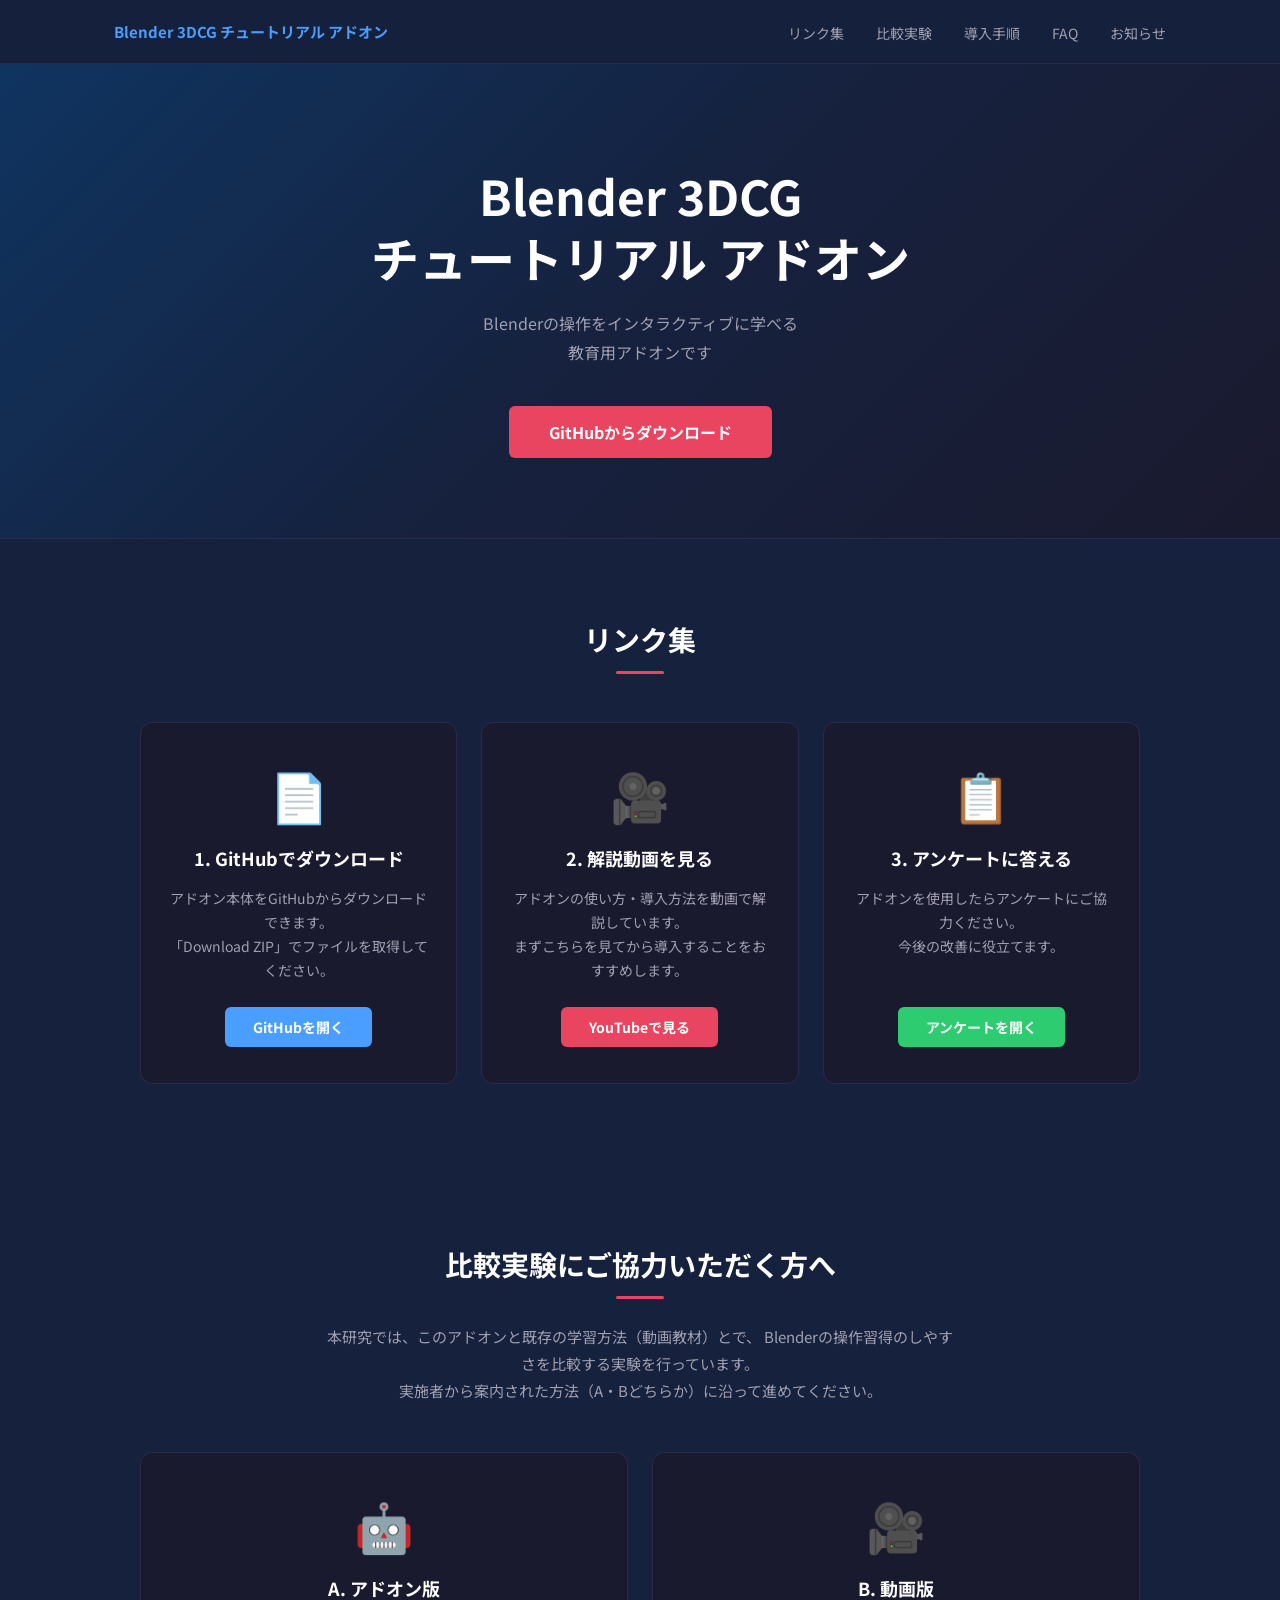
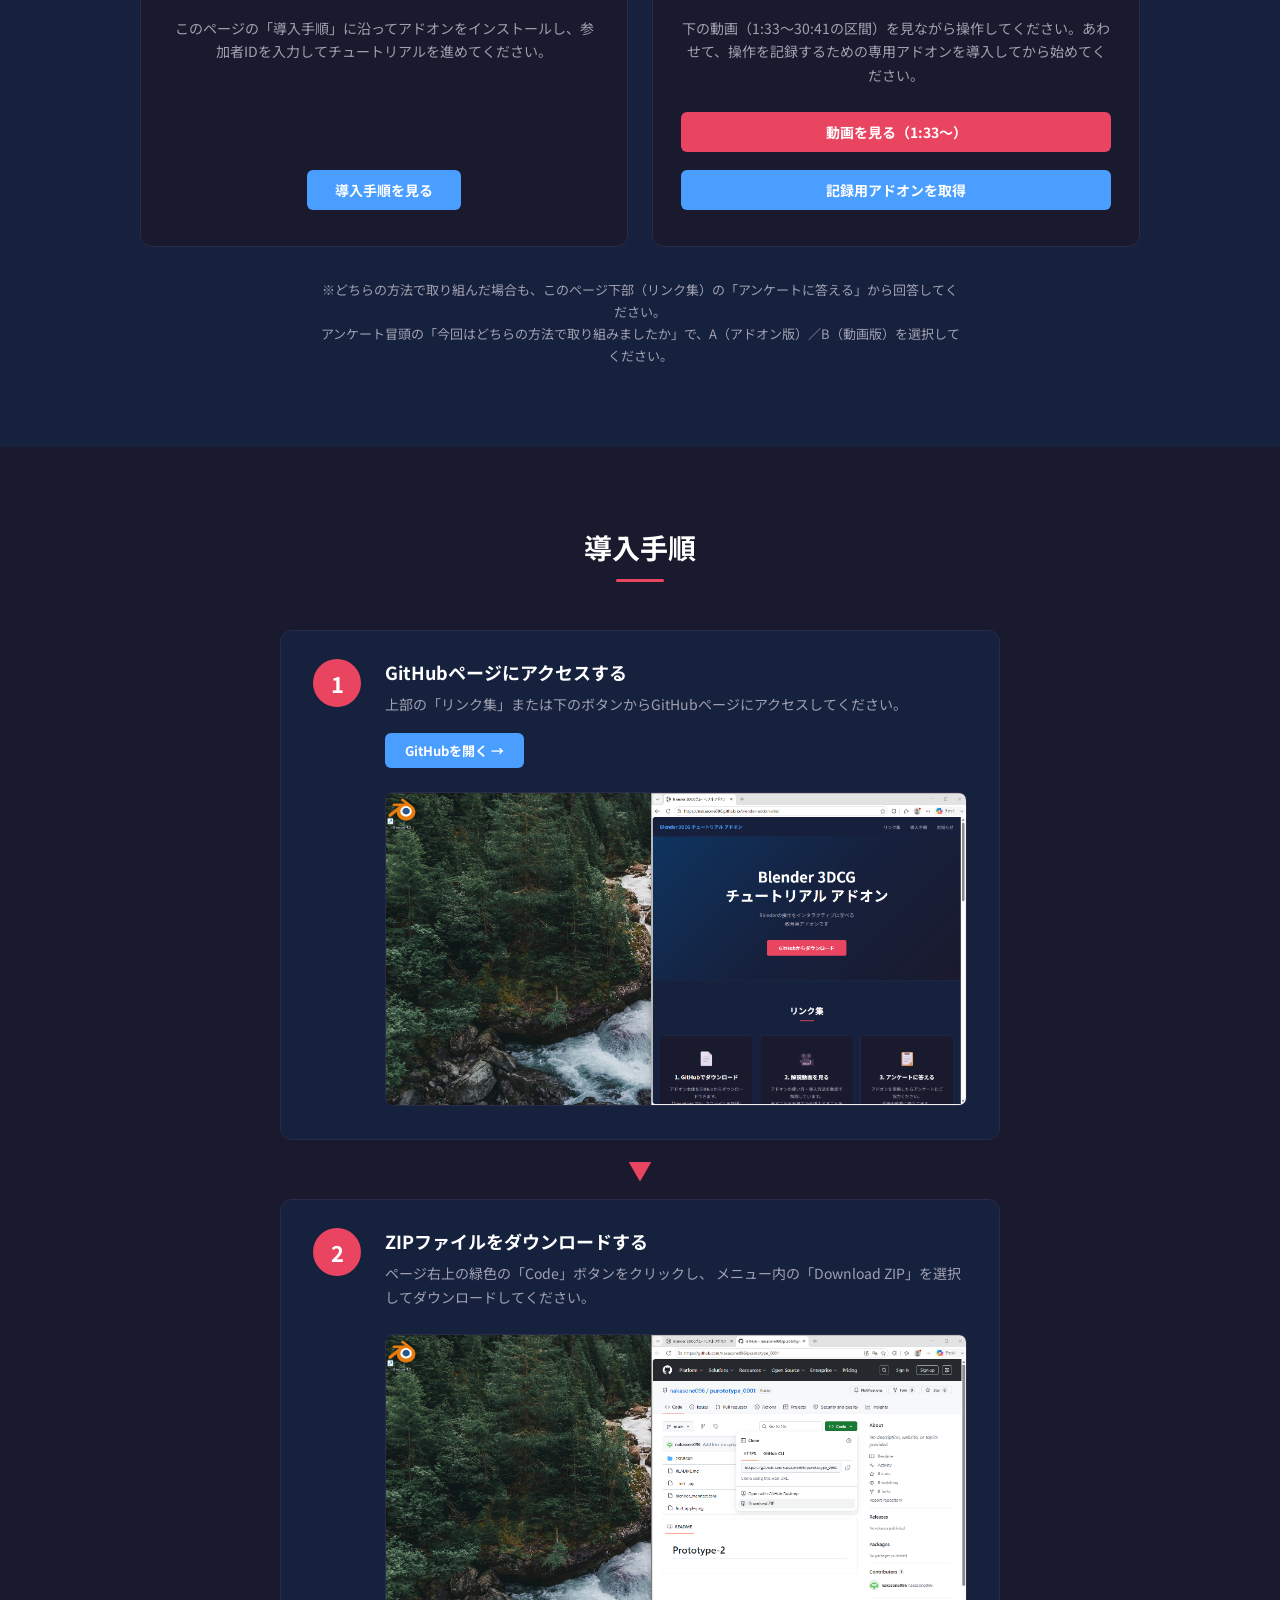
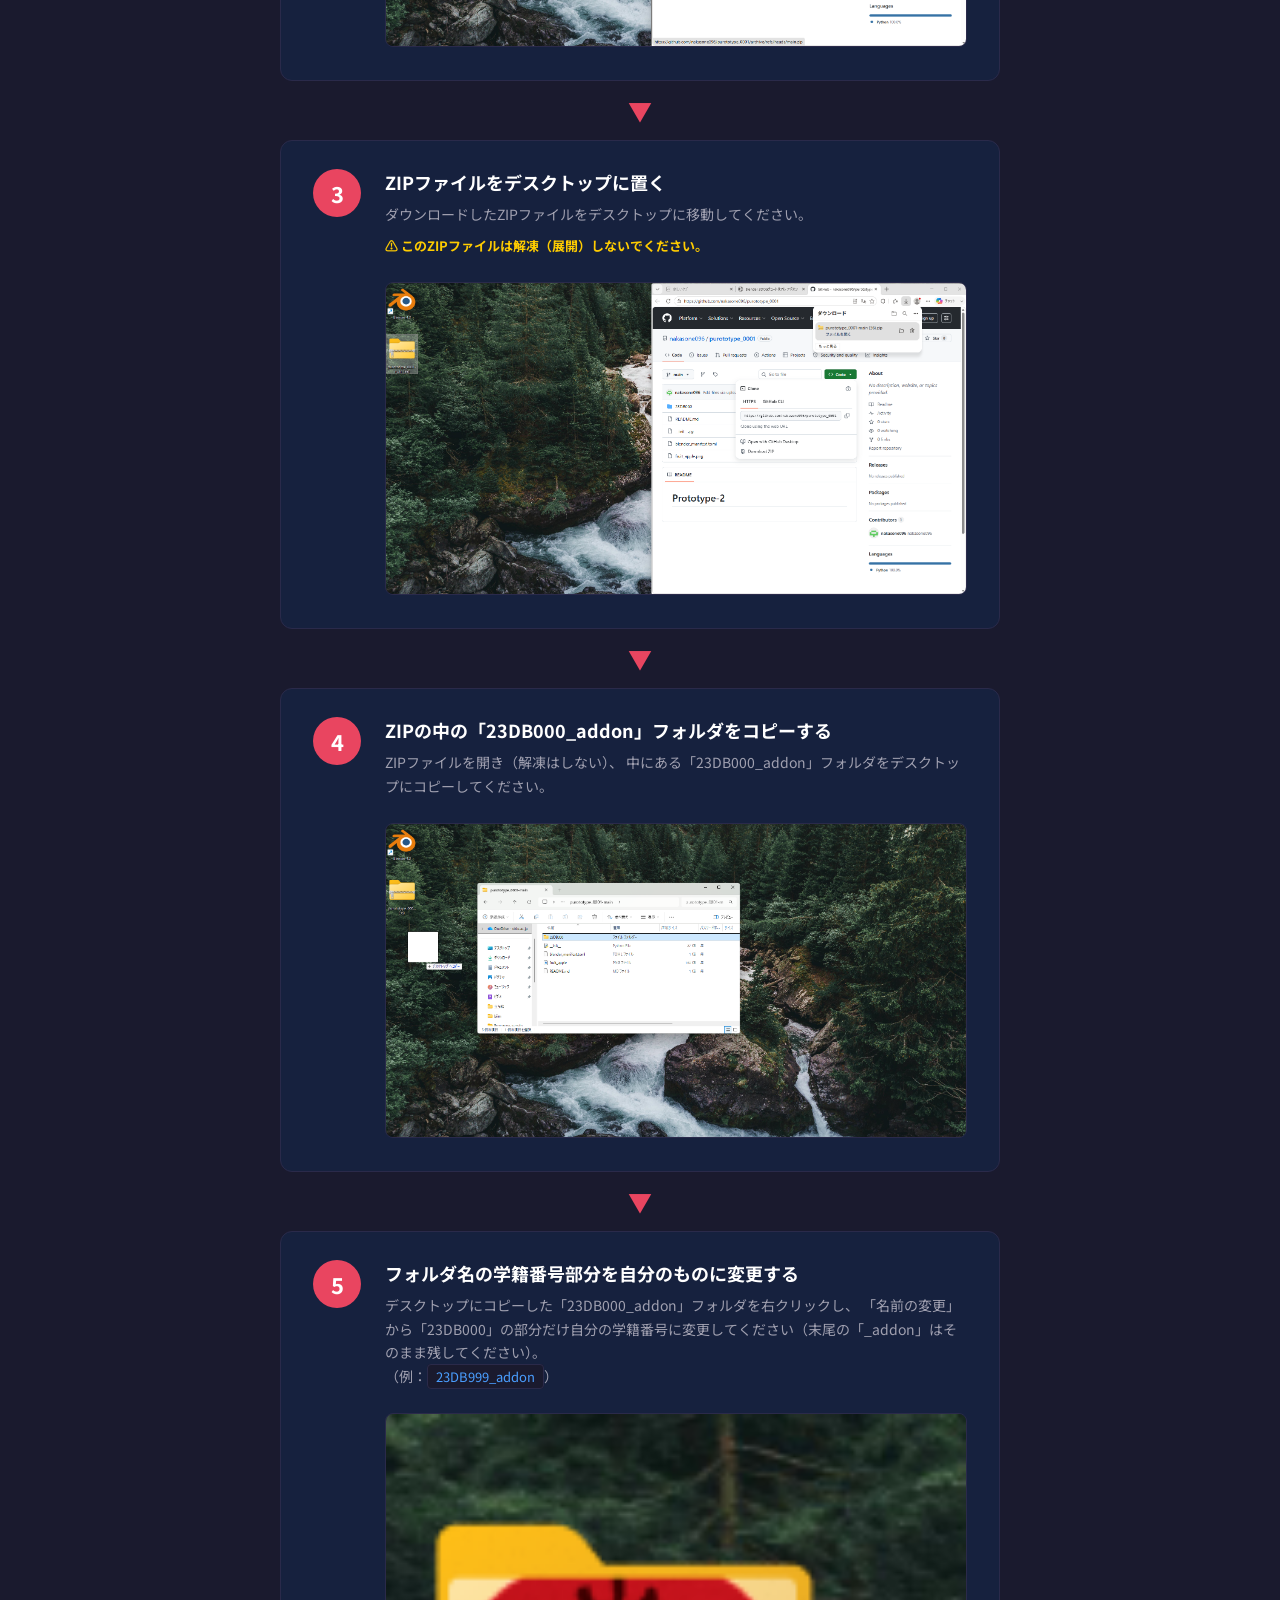
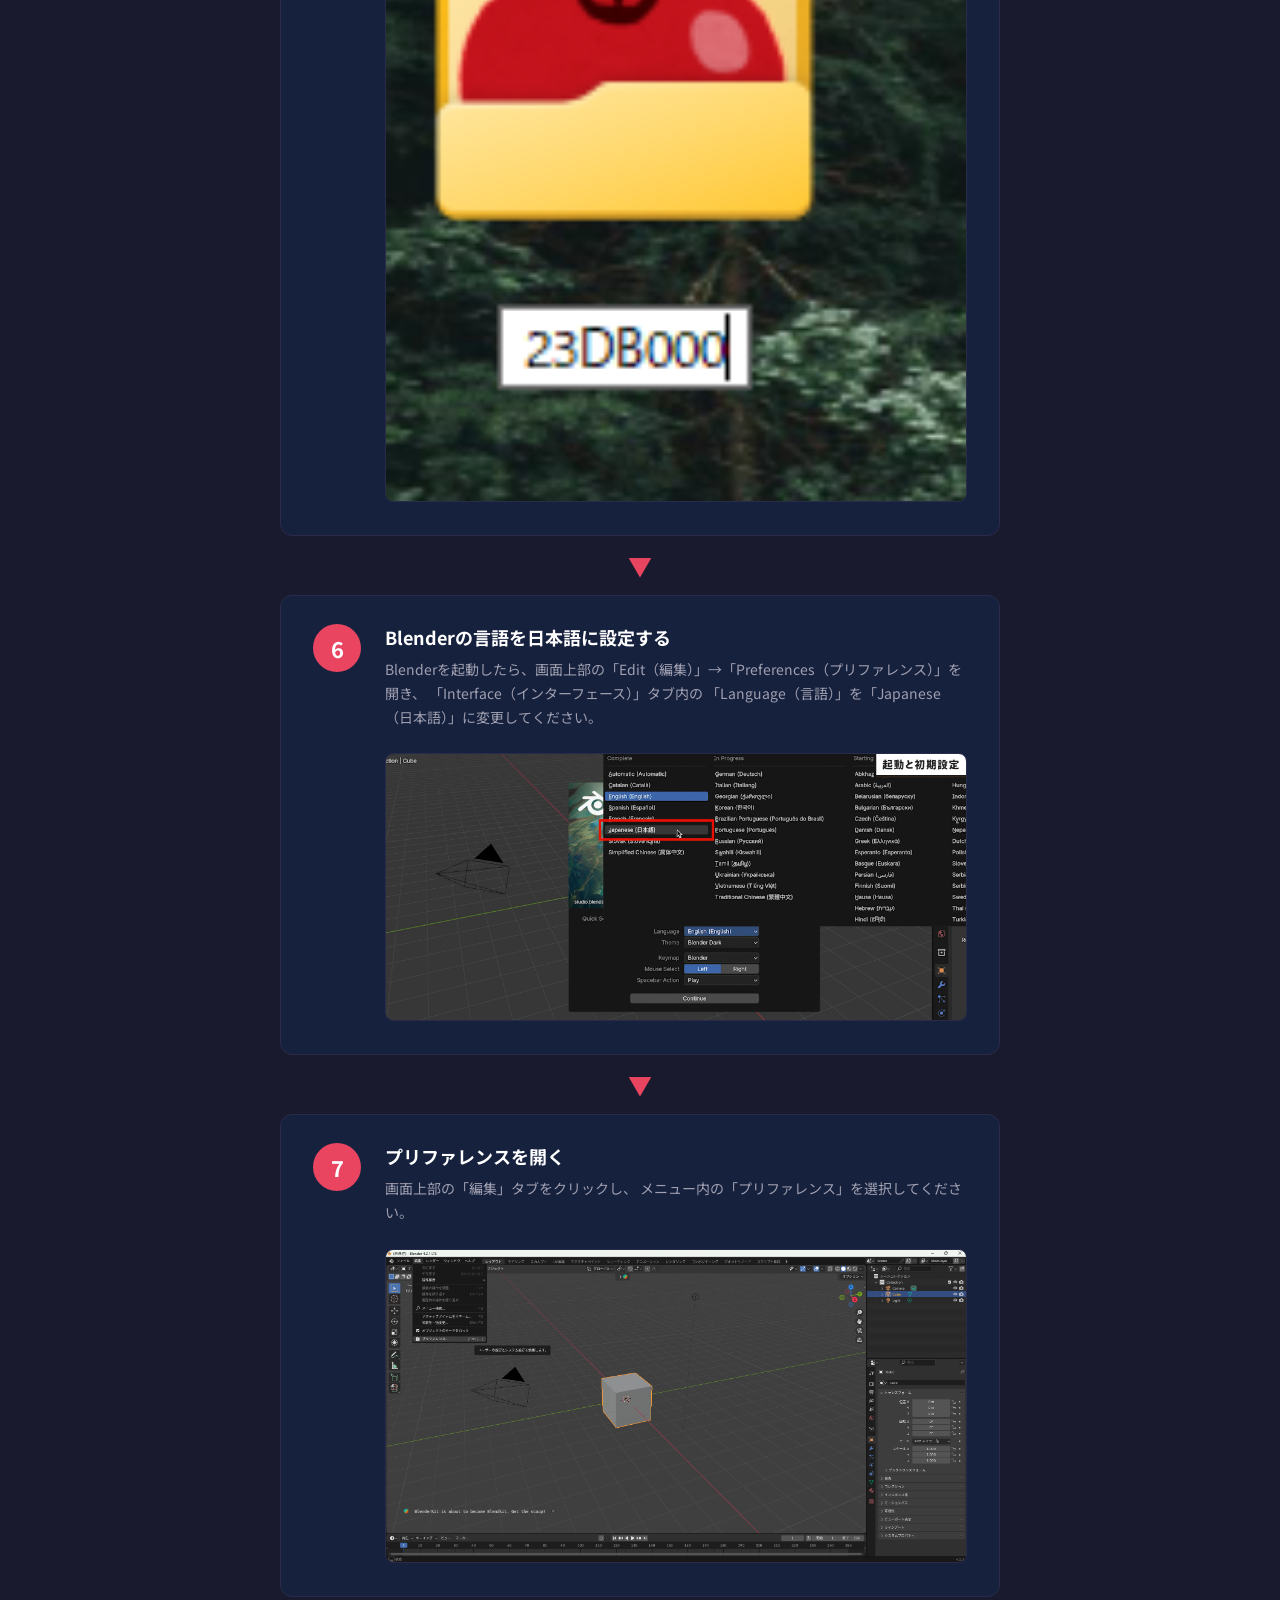
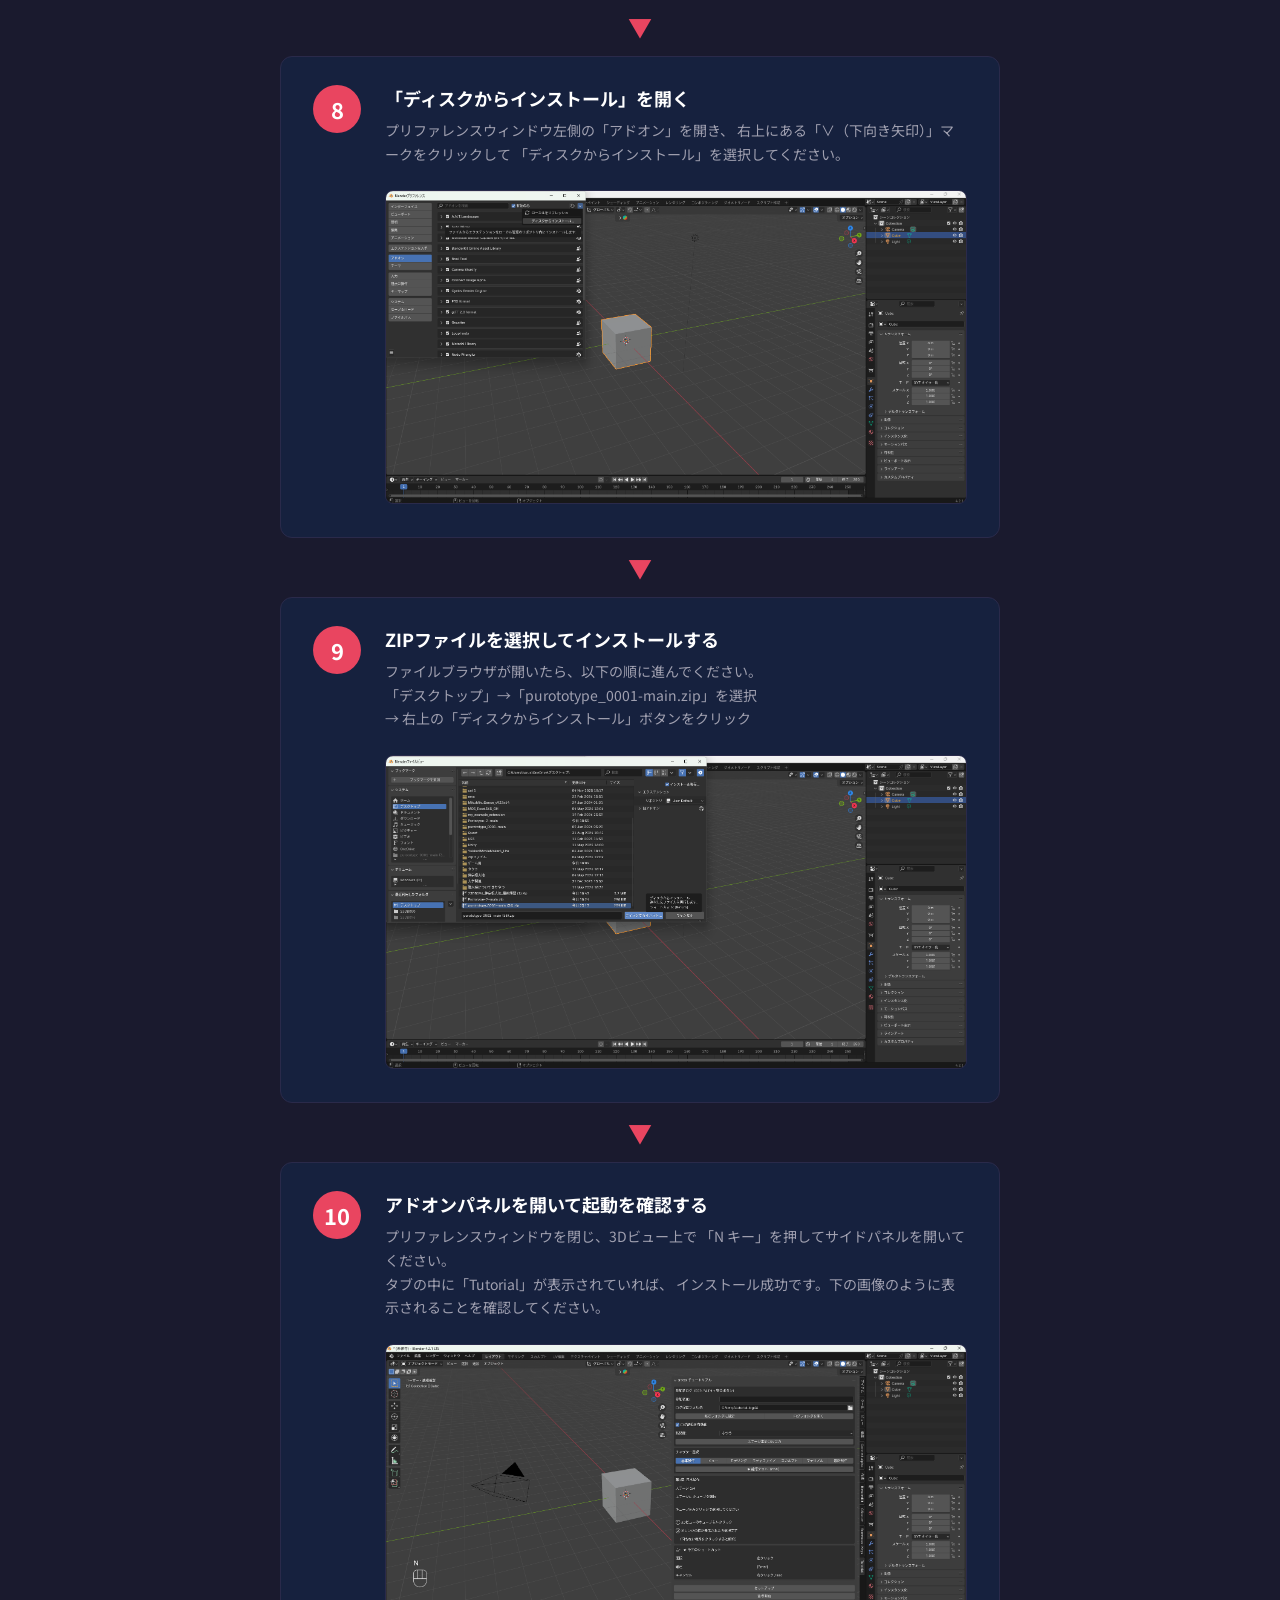
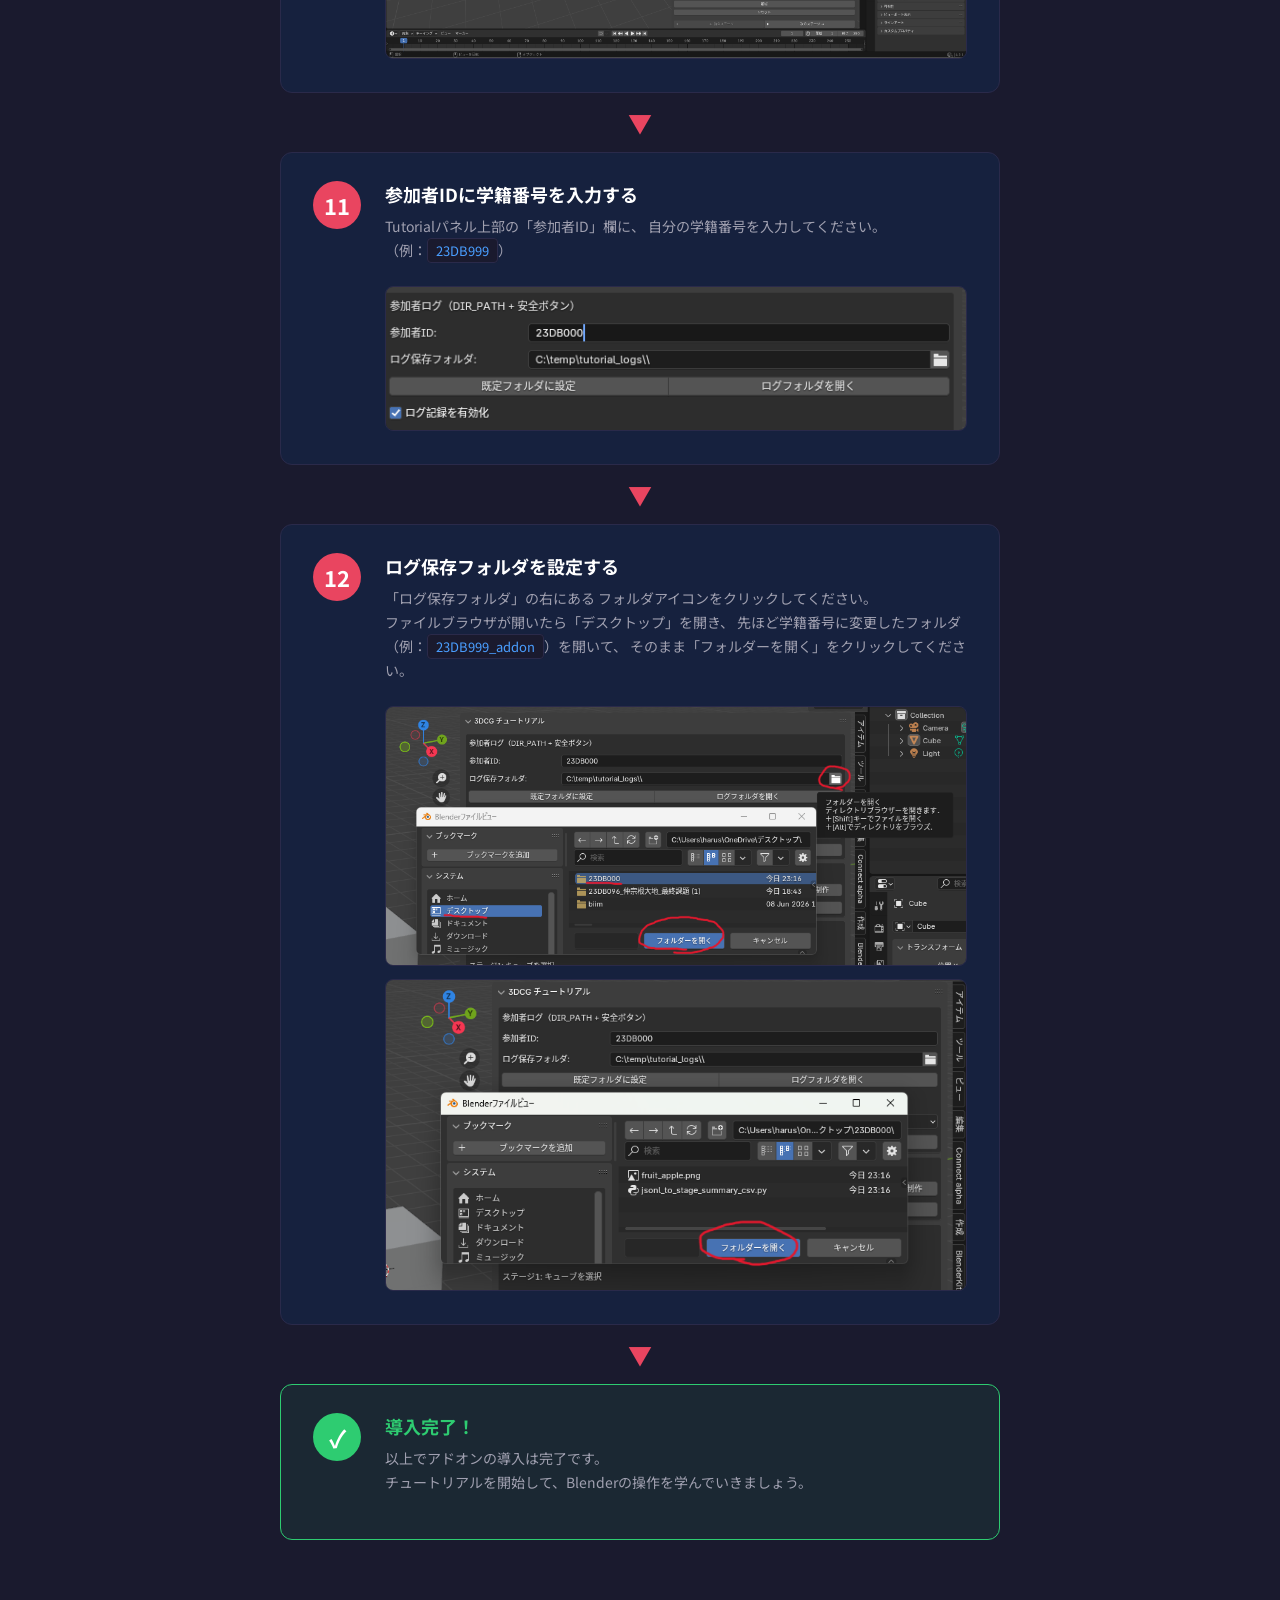
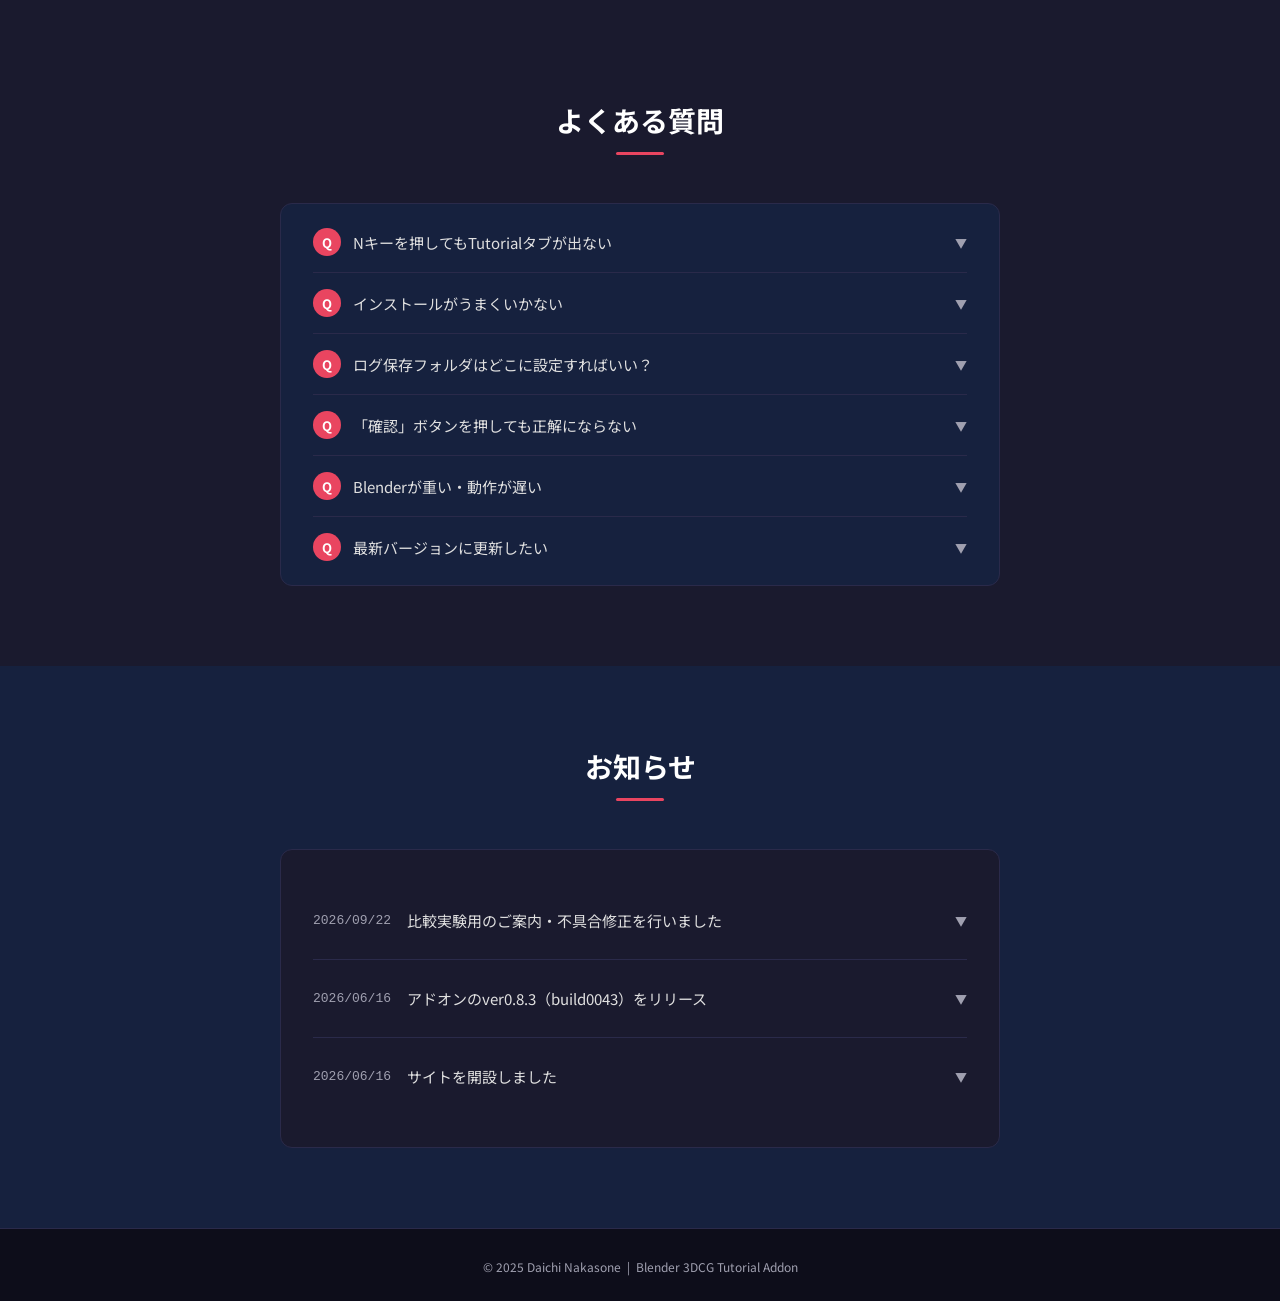
==== index.html @ 715ff21e "お知らせに比較実験関連の変更点を追加" ====
<!DOCTYPE html>
<html lang="ja">
<head>
  <meta charset="UTF-8">
  <meta name="viewport" content="width=device-width, initial-scale=1.0">
  <title>Blender 3DCGチュートリアル アドオン</title>
  <link rel="stylesheet" href="css/reset.css">
  <link rel="stylesheet" href="css/style.css">
  <link rel="preconnect" href="https://fonts.googleapis.com">
  <link rel="preconnect" href="https://fonts.gstatic.com" crossorigin>
  <link href="https://fonts.googleapis.com/css2?family=Noto+Sans+JP:wght@300;400;700&display=swap" rel="stylesheet">
</head>
<body>

  <!-- ヘッダー -->
  <header>
    <div class="header-inner">
      <p class="site-title">Blender 3DCG チュートリアル アドオン</p>
      <nav>
        <ul>
          <li><a href="#links">リンク集</a></li>
          <li><a href="#compare">比較実験</a></li>
          <li><a href="#install">導入手順</a></li>
          <li><a href="#faq">FAQ</a></li>
          <li><a href="#news">お知らせ</a></li>
        </ul>
      </nav>
    </div>
  </header>

  <main>

    <!-- ヒーローセクション -->
    <section class="hero">
      <div class="hero-inner">
        <h1>Blender 3DCG<br>チュートリアル アドオン</h1>
        <p class="hero-sub">Blenderの操作をインタラクティブに学べる<br>教育用アドオンです</p>
        <a href="https://github.com/nakasone096/purototype_0001" class="hero-btn" target="_blank" rel="noopener">GitHubからダウンロード</a>
      </div>
    </section>

    <!-- リンク集セクション -->
    <section id="links" class="section-links">
      <h2>リンク集</h2>
      <div class="card-grid">

        <div class="card">
          <div class="card-icon">&#128196;</div>
          <h3>1. GitHubでダウンロード</h3>
          <p>アドオン本体をGitHubからダウンロードできます。<br>「Download ZIP」でファイルを取得してください。</p>
          <a href="https://github.com/nakasone096/purototype_0001" class="card-btn" target="_blank" rel="noopener">GitHubを開く</a>
        </div>

        <div class="card">
          <div class="card-icon">&#127909;</div>
          <h3>2. 解説動画を見る</h3>
          <p>アドオンの使い方・導入方法を動画で解説しています。<br>まずこちらを見てから導入することをおすすめします。</p>
          <a href="https://www.youtube.com/watch?v=Zvzkc1m_WhI&t=1s" class="card-btn card-btn--red" target="_blank" rel="noopener">YouTubeで見る</a>
        </div>

        <div class="card">
          <div class="card-icon">&#128203;</div>
          <h3>3. アンケートに答える</h3>
          <p>アドオンを使用したらアンケートにご協力ください。<br>今後の改善に役立てます。</p>
          <a href="https://docs.google.com/forms/d/e/1FAIpQLSeJ79lM91DXVlX6z2d2Lww4Yn3WJZIJxA9YzETv6QHorv9gXg/viewform" class="card-btn card-btn--green" target="_blank" rel="noopener">アンケートを開く</a>
        </div>

      </div>
    </section>

    <!-- 比較実験セクション -->
    <section id="compare" class="section-links">
      <h2>比較実験にご協力いただく方へ</h2>
      <p class="section-desc">
        本研究では、このアドオンと既存の学習方法（動画教材）とで、
        Blenderの操作習得のしやすさを比較する実験を行っています。<br>
        実施者から案内された方法（A・Bどちらか）に沿って進めてください。
      </p>
      <div class="card-grid">

        <div class="card">
          <div class="card-icon">&#129302;</div>
          <h3>A. アドオン版</h3>
          <p>このページの「導入手順」に沿ってアドオンをインストールし、参加者IDを入力してチュートリアルを進めてください。</p>
          <a href="#install" class="card-btn">導入手順を見る</a>
        </div>

        <div class="card">
          <div class="card-icon">&#127909;</div>
          <h3>B. 動画版</h3>
          <p>下の動画（1:33〜30:41の区間）を見ながら操作してください。あわせて、操作を記録するための専用アドオンを導入してから始めてください。</p>
          <div class="card-btn-group">
            <a href="https://www.youtube.com/watch?v=KxAMC-PRBOU&t=93s" class="card-btn card-btn--red" target="_blank" rel="noopener">動画を見る（1:33〜）</a>
            <a href="https://github.com/nakasone096/blender-comparison-logger" class="card-btn" target="_blank" rel="noopener">記録用アドオンを取得</a>
          </div>
        </div>

      </div>
      <p class="section-note">
        ※どちらの方法で取り組んだ場合も、このページ下部（リンク集）の「アンケートに答える」から回答してください。<br>
        アンケート冒頭の「今回はどちらの方法で取り組みましたか」で、A（アドオン版）／B（動画版）を選択してください。
      </p>
    </section>

    <!-- 導入手順セクション -->
    <section id="install" class="section-install">
      <h2>導入手順</h2>
      <div class="install-flow">

        <div class="step">
          <div class="step-num">1</div>
          <div class="step-body">
            <h3>GitHubページにアクセスする</h3>
            <p>
              上部の「リンク集」または下のボタンからGitHubページにアクセスしてください。
            </p>
            <a href="https://github.com/nakasone096/purototype_0001" class="step-link-btn" target="_blank" rel="noopener">GitHubを開く →</a>
            <img src="step1.png" alt="GitHubページの画面" class="step-img">
          </div>
        </div>

        <div class="step-arrow">▼</div>

        <div class="step">
          <div class="step-num">2</div>
          <div class="step-body">
            <h3>ZIPファイルをダウンロードする</h3>
            <p>
              ページ右上の緑色の「<strong>Code</strong>」ボタンをクリックし、
              メニュー内の「<strong>Download ZIP</strong>」を選択してダウンロードしてください。
            </p>
            <img src="step2.png" alt="Download ZIPの画面" class="step-img">
          </div>
        </div>

        <div class="step-arrow">▼</div>

        <div class="step">
          <div class="step-num">3</div>
          <div class="step-body">
            <h3>ZIPファイルをデスクトップに置く</h3>
            <p>
              ダウンロードしたZIPファイルをデスクトップに移動してください。<br>
              <span class="step-caution">⚠ このZIPファイルは解凍（展開）しないでください。</span>
            </p>
            <img src="step3.png" alt="ZIPをデスクトップに置いた状態" class="step-img">
          </div>
        </div>

        <div class="step-arrow">▼</div>

        <div class="step">
          <div class="step-num">4</div>
          <div class="step-body">
            <h3>ZIPの中の「23DB000_addon」フォルダをコピーする</h3>
            <p>
              ZIPファイルを開き（解凍はしない）、
              中にある「<strong>23DB000_addon</strong>」フォルダをデスクトップにコピーしてください。
            </p>
            <img src="step4.png" alt="23DB000_addonフォルダをコピーする画面" class="step-img">
          </div>
        </div>

        <div class="step-arrow">▼</div>

        <div class="step">
          <div class="step-num">5</div>
          <div class="step-body">
            <h3>フォルダ名の学籍番号部分を自分のものに変更する</h3>
            <p>
              デスクトップにコピーした「23DB000_addon」フォルダを右クリックし、
              「名前の変更」から<strong>「23DB000」の部分だけ自分の学籍番号</strong>に変更してください（末尾の「_addon」はそのまま残してください）。<br>
              （例：<code>23DB999_addon</code>）
            </p>
            <img src="step5.png" alt="フォルダ名を学籍番号に変更した状態" class="step-img">
          </div>
        </div>

        <div class="step-arrow">▼</div>

        <div class="step">
          <div class="step-num">6</div>
          <div class="step-body">
            <h3>Blenderの言語を日本語に設定する</h3>
            <p>
              Blenderを起動したら、画面上部の「<strong>Edit（編集）</strong>」→「<strong>Preferences（プリファレンス）</strong>」を開き、
              「<strong>Interface（インターフェース）</strong>」タブ内の
              「<strong>Language（言語）</strong>」を「<strong>Japanese（日本語）</strong>」に変更してください。
            </p>
            <img src="step6.png" alt="言語を日本語に設定する画面" class="step-img">
          </div>
        </div>

        <div class="step-arrow">▼</div>

        <div class="step">
          <div class="step-num">7</div>
          <div class="step-body">
            <h3>プリファレンスを開く</h3>
            <p>
              画面上部の「<strong>編集</strong>」タブをクリックし、
              メニュー内の「<strong>プリファレンス</strong>」を選択してください。
            </p>
            <img src="step7.png" alt="プリファレンスを開く画面" class="step-img">
          </div>
        </div>

        <div class="step-arrow">▼</div>

        <div class="step">
          <div class="step-num">8</div>
          <div class="step-body">
            <h3>「ディスクからインストール」を開く</h3>
            <p>
              プリファレンスウィンドウ左側の「<strong>アドオン</strong>」を開き、
              右上にある「<strong>∨（下向き矢印）</strong>」マークをクリックして
              「<strong>ディスクからインストール</strong>」を選択してください。
            </p>
            <img src="step8.png" alt="ディスクからインストールを開く画面" class="step-img">
          </div>
        </div>

        <div class="step-arrow">▼</div>

        <div class="step">
          <div class="step-num">9</div>
          <div class="step-body">
            <h3>ZIPファイルを選択してインストールする</h3>
            <p>
              ファイルブラウザが開いたら、以下の順に進んでください。<br>
              「<strong>デスクトップ</strong>」→「<strong>purototype_0001-main.zip</strong>」を選択<br>
              → 右上の「<strong>ディスクからインストール</strong>」ボタンをクリック
            </p>
            <img src="step9.png" alt="ZIPファイルを選択する画面" class="step-img">
          </div>
        </div>

        <div class="step-arrow">▼</div>

        <div class="step">
          <div class="step-num">10</div>
          <div class="step-body">
            <h3>アドオンパネルを開いて起動を確認する</h3>
            <p>
              プリファレンスウィンドウを閉じ、3Dビュー上で
              「<strong>N キー</strong>」を押してサイドパネルを開いてください。<br>
              タブの中に「<strong>Tutorial</strong>」が表示されていれば、
              インストール成功です。下の画像のように表示されることを確認してください。
            </p>
            <img src="step10.png" alt="Tutorialパネルが表示された画面" class="step-img">
          </div>
        </div>

        <div class="step-arrow">▼</div>

        <div class="step">
          <div class="step-num">11</div>
          <div class="step-body">
            <h3>参加者IDに学籍番号を入力する</h3>
            <p>
              Tutorialパネル上部の「<strong>参加者ID</strong>」欄に、
              自分の<strong>学籍番号</strong>を入力してください。<br>
              （例：<code>23DB999</code>）
            </p>
            <img src="step11.png" alt="参加者IDに学籍番号を入力する画面" class="step-img">
          </div>
        </div>

        <div class="step-arrow">▼</div>

        <div class="step">
          <div class="step-num">12</div>
          <div class="step-body">
            <h3>ログ保存フォルダを設定する</h3>
            <p>
              「<strong>ログ保存フォルダ</strong>」の右にある
              フォルダアイコンをクリックしてください。<br>
              ファイルブラウザが開いたら「<strong>デスクトップ</strong>」を開き、
              先ほど学籍番号に変更したフォルダ（例：<code>23DB999_addon</code>）を開いて、
              そのまま「<strong>フォルダーを開く</strong>」をクリックしてください。
            </p>
            <img src="step12-1.png" alt="ログ保存フォルダを選択する画面" class="step-img">
            <img src="step12-2.png" alt="フォルダーを開くボタンをクリックする画面" class="step-img">
          </div>
        </div>

        <div class="step-arrow">▼</div>

        <div class="step step--complete">
          <div class="step-num step-num--complete">✓</div>
          <div class="step-body">
            <h3>導入完了！</h3>
            <p>
              以上でアドオンの導入は完了です。<br>
              チュートリアルを開始して、Blenderの操作を学んでいきましょう。
            </p>
          </div>
        </div>

      </div>
    </section>

    <!-- FAQセクション -->
    <section id="faq" class="section-faq">
      <h2>よくある質問</h2>
      <div class="faq-list">

        <div class="faq-item">
          <button class="faq-header" onclick="toggleFaq(this)">
            <span class="faq-q">Q</span>
            <span class="faq-title">Nキーを押してもTutorialタブが出ない</span>
            <span class="faq-arrow">▼</span>
          </button>
          <div class="faq-body">
            <p>アドオンが有効化されていない可能性があります。<br>
            「編集」→「プリファレンス」→「アドオン」を開き、
            「<strong>3DCG Tutorial Simulator</strong>」にチェックが入っているか確認してください。</p>
          </div>
        </div>

        <div class="faq-item">
          <button class="faq-header" onclick="toggleFaq(this)">
            <span class="faq-q">Q</span>
            <span class="faq-title">インストールがうまくいかない</span>
            <span class="faq-arrow">▼</span>
          </button>
          <div class="faq-body">
            <p>ZIPファイルを解凍（展開）してからインストールしようとしている可能性があります。<br>
            ダウンロードした <code>purototype_0001-main.zip</code> は<strong>解凍せずそのまま</strong>選択してインストールしてください。</p>
          </div>
        </div>

        <div class="faq-item">
          <button class="faq-header" onclick="toggleFaq(this)">
            <span class="faq-q">Q</span>
            <span class="faq-title">ログ保存フォルダはどこに設定すればいい？</span>
            <span class="faq-arrow">▼</span>
          </button>
          <div class="faq-body">
            <p>デスクトップにコピーして<strong>学籍番号に変更したフォルダ</strong>を選択してください。<br>
            （例：デスクトップ内の <code>23DB999_addon</code> フォルダ）</p>
          </div>
        </div>

        <div class="faq-item">
          <button class="faq-header" onclick="toggleFaq(this)">
            <span class="faq-q">Q</span>
            <span class="faq-title">「確認」ボタンを押しても正解にならない</span>
            <span class="faq-arrow">▼</span>
          </button>
          <div class="faq-body">
            <p>操作が完了していない可能性があります。<br>
            パネル内のヒントをよく読んで、手順通りに操作してから再度「確認」ボタンを押してみてください。<br>
            失敗するたびにヒントが追加表示されます。</p>
          </div>
        </div>

        <div class="faq-item">
          <button class="faq-header" onclick="toggleFaq(this)">
            <span class="faq-q">Q</span>
            <span class="faq-title">Blenderが重い・動作が遅い</span>
            <span class="faq-arrow">▼</span>
          </button>
          <div class="faq-body">
            <p>以下を試してみてください。</p>
            <ul>
              <li>スカルプトモードのブラシ解像度を下げる</li>
              <li>サブディビジョンサーフェスのレベル数を下げる（1〜2推奨）</li>
              <li>他のアプリを閉じてBlenderに集中させる</li>
            </ul>
          </div>
        </div>

        <div class="faq-item">
          <button class="faq-header" onclick="toggleFaq(this)">
            <span class="faq-q">Q</span>
            <span class="faq-title">最新バージョンに更新したい</span>
            <span class="faq-arrow">▼</span>
          </button>
          <div class="faq-body">
            <p>既存のファイルをすべて削除してから、導入手順の<strong>ステップ1〜12</strong>を最初からやり直してください。</p>
            <p>削除するファイル・フォルダは以下の2つです。</p>
            <ul>
              <li>デスクトップの <code>purototype_0001-main.zip</code></li>
              <li>デスクトップの学籍番号フォルダ（例：<code>23DB999_addon</code>）</li>
            </ul>
            <p>削除後、<a href="#install">導入手順</a>の最初から進めてください。</p>
          </div>
        </div>

      </div>
    </section>

    <!-- お知らせセクション -->
    <section id="news" class="section-news">
      <h2>お知らせ</h2>
      <div class="news-list">

        <!-- ============================================
          お知らせの追加方法
          下のブロックをコピーして上に貼り付けてください
          （新しいお知らせが上に来るようにする）

          【本文のみの場合】
          <div class="news-item">
            <button class="news-header" onclick="toggleNews(this)">
              <span class="news-date">yyyy/mm/dd</span>
              <span class="news-title">表題</span>
              <span class="news-arrow">▼</span>
            </button>
            <div class="news-body">
              <p>本文をここに書く</p>
            </div>
          </div>

          【パッチノートの場合】
          <div class="news-item">
            <button class="news-header" onclick="toggleNews(this)">
              <span class="news-date">yyyy/mm/dd</span>
              <span class="news-title">アドオンのverX.X.X（buildXXXX）をリリース</span>
              <span class="news-arrow">▼</span>
            </button>
            <div class="news-body">
              <p class="news-patch">パッチノート｜verX.X.X（buildXXXX）</p>
              <p>変更点は以下です</p>
              <ul>
                <li>変更点1</li>
                <li>変更点2</li>
              </ul>
              <p class="news-thanks">ご協力ありがとうございます。</p>
            </div>
          </div>
          ============================================ -->

        <div class="news-item">
          <button class="news-header" onclick="toggleNews(this)">
            <span class="news-date">2026/09/22</span>
            <span class="news-title">比較実験用のご案内・不具合修正を行いました</span>
            <span class="news-arrow">▼</span>
          </button>
          <div class="news-body">
            <p>変更点は以下です</p>
            <ul>
              <li>「比較実験にご協力いただく方へ」セクションを新設し、アドオン版／動画版の進め方を案内するようにしました</li>
              <li>動画版（既存学習方法）を担当する方向けに、操作ログ記録専用アドオンを新しく公開しました</li>
              <li>ログ保存用フォルダの名前を「23DB000_addon」に変更し、記録されるログファイル名にも区分が分かるよう自動で印を付けるようにしました</li>
              <li>「ログフォルダを開く」ボタンで稀にBlenderが強制終了する不具合を修正しました</li>
              <li>アンケートのリンク先を更新しました（フォーム冒頭で取り組んだ方法を選択できます）</li>
            </ul>
            <p class="news-thanks">ご協力ありがとうございます。</p>
          </div>
        </div>

        <div class="news-item">
          <button class="news-header" onclick="toggleNews(this)">
            <span class="news-date">2026/06/16</span>
            <span class="news-title">アドオンのver0.8.3（build0043）をリリース</span>
            <span class="news-arrow">▼</span>
          </button>
          <div class="news-body">
            <p class="news-patch">パッチノート｜ver0.8.3（build0043）</p>
            <p>変更点は以下です</p>
            <ul>
              <li>最初のセットアップ時にポップアップウィンドウを追加</li>
              <li>クリア時のUIを変更</li>
              <li>バグの修正</li>
              <li>説明文の訂正</li>
            </ul>
            <p class="news-thanks">ご協力ありがとうございます。</p>
          </div>
        </div>

        <div class="news-item">
          <button class="news-header" onclick="toggleNews(this)">
            <span class="news-date">2026/06/16</span>
            <span class="news-title">サイトを開設しました</span>
            <span class="news-arrow">▼</span>
          </button>
          <div class="news-body">
            <p>Blender 3DCGチュートリアルアドオンの紹介サイトを開設しました。<br>
            導入方法や関連リンクをまとめています。</p>
          </div>
        </div>

      </div>
    </section>

  </main>

  <footer>
    <p><small>&copy; 2025 Daichi Nakasone &nbsp;|&nbsp; Blender 3DCG Tutorial Addon</small></p>
  </footer>

  <!-- ライトボックス -->
  <div id="lightbox" onclick="closeLightbox()" style="display:none; position:fixed; inset:0; background:rgba(0,0,0,0.85); z-index:9999; align-items:center; justify-content:center;">
    <span onclick="closeLightbox()" style="position:absolute; top:16px; right:24px; font-size:36px; color:#fff; cursor:pointer; line-height:1;">✕</span>
    <img id="lightbox-img" src="" alt="" onclick="event.stopPropagation()" style="max-width:90vw; max-height:90vh; border-radius:8px;">
  </div>

  <script>
    function openLightbox(src, alt) {
      var lb = document.getElementById('lightbox');
      var img = document.getElementById('lightbox-img');
      img.src = src;
      img.alt = alt;
      lb.style.display = 'flex';
      document.body.style.overflow = 'hidden';
    }

    function closeLightbox() {
      document.getElementById('lightbox').style.display = 'none';
      document.body.style.overflow = '';
    }

    document.querySelectorAll('.step-img').forEach(function(img) {
      img.style.cursor = 'zoom-in';
      img.addEventListener('click', function() {
        openLightbox(this.src, this.alt);
      });
    });

    document.addEventListener('keydown', function(e) {
      if (e.key === 'Escape') closeLightbox();
    });

    function toggleFaq(btn) {
      var item = btn.parentElement;
      var isOpen = item.classList.contains('open');
      document.querySelectorAll('.faq-item').forEach(function(el) {
        el.classList.remove('open');
        el.querySelector('.faq-arrow').textContent = '▼';
      });
      if (!isOpen) {
        item.classList.add('open');
        btn.querySelector('.faq-arrow').textContent = '▲';
      }
    }

    function toggleNews(btn) {
      var item = btn.parentElement;
      var isOpen = item.classList.contains('open');
      // 全部閉じる
      document.querySelectorAll('.news-item').forEach(function(el) {
        el.classList.remove('open');
        el.querySelector('.news-arrow').textContent = '▼';
      });
      // 開いていなければ開く
      if (!isOpen) {
        item.classList.add('open');
        btn.querySelector('.news-arrow').textContent = '▲';
      }
    }
  </script>
</body>
</html>
---- css/style.css ----
@charset "UTF-8";

:root {
  --color-bg: #1a1a2e;
  --color-surface: #16213e;
  --color-accent: #e94560;
  --color-blue: #4a9eff;
  --color-green: #2ecc71;
  --color-text: #e0e0e0;
  --color-text-dim: #a0a0b0;
  --color-border: #2a2a4a;
  --header-h: 64px;
  --font: "Noto Sans JP", sans-serif;
}

html {
  font-family: var(--font);
  color: var(--color-text);
  background-color: var(--color-bg);
  scroll-behavior: smooth;
}

/* ヘッダー */
header {
  position: fixed;
  top: 0;
  left: 0;
  width: 100%;
  height: var(--header-h);
  background-color: rgba(22, 33, 62, 0.95);
  border-bottom: 1px solid var(--color-border);
  backdrop-filter: blur(8px);
  z-index: 100;
}

.header-inner {
  max-width: 1100px;
  margin: 0 auto;
  height: 100%;
  display: flex;
  align-items: center;
  justify-content: space-between;
  padding: 0 24px;
}

.site-title {
  font-size: 15px;
  font-weight: 700;
  color: var(--color-blue);
}

nav ul {
  display: flex;
  gap: 32px;
}

nav ul li a {
  font-size: 14px;
  color: var(--color-text-dim);
  cursor: pointer;
  transition: color 0.2s;
}

nav ul li a:hover {
  color: var(--color-blue);
}

/* メイン */
main {
  padding-top: var(--header-h);
}

/* ヒーロー */
.hero {
  background: linear-gradient(135deg, #0f3460 0%, #16213e 50%, #1a1a2e 100%);
  padding: 100px 24px 80px;
  text-align: center;
  border-bottom: 1px solid var(--color-border);
}

.hero-inner {
  max-width: 700px;
  margin: 0 auto;
}

h1 {
  font-size: clamp(28px, 5vw, 48px);
  font-weight: 700;
  line-height: 1.3;
  color: #fff;
  margin-bottom: 20px;
}

.hero-sub {
  font-size: 16px;
  color: var(--color-text-dim);
  line-height: 1.8;
  margin-bottom: 40px;
}

.hero-btn {
  display: inline-block;
  padding: 14px 40px;
  background-color: var(--color-accent);
  color: #fff;
  font-size: 16px;
  font-weight: 700;
  border-radius: 6px;
  cursor: pointer;
  text-decoration: none;
  transition: opacity 0.2s, transform 0.2s;
}

.hero-btn:hover {
  opacity: 0.85;
  transform: translateY(-2px);
}

/* セクション共通 */
section {
  padding: 80px 24px;
}

h2 {
  font-size: 28px;
  font-weight: 700;
  text-align: center;
  margin-bottom: 48px;
  color: #fff;
  position: relative;
}

h2::after {
  content: '';
  display: block;
  width: 48px;
  height: 3px;
  background-color: var(--color-accent);
  margin: 12px auto 0;
  border-radius: 2px;
}

/* リンク集 */
.section-links {
  background-color: var(--color-surface);
}

.card-grid {
  display: grid;
  grid-template-columns: repeat(auto-fit, minmax(280px, 1fr));
  gap: 24px;
  max-width: 1000px;
  margin: 0 auto;
}

.card {
  background-color: var(--color-bg);
  border: 1px solid var(--color-border);
  border-radius: 12px;
  padding: 36px 28px;
  display: flex;
  flex-direction: column;
  align-items: center;
  text-align: center;
  gap: 16px;
  transition: transform 0.2s, border-color 0.2s;
}

.card:hover {
  transform: translateY(-4px);
  border-color: var(--color-blue);
}

.card-icon {
  font-size: 48px;
}

.card h3 {
  font-size: 18px;
  font-weight: 700;
  color: #fff;
}

.card p {
  font-size: 14px;
  color: var(--color-text-dim);
  line-height: 1.7;
  flex: 1;
}

.card-btn {
  display: inline-block;
  padding: 10px 28px;
  background-color: var(--color-blue);
  color: #fff;
  font-size: 14px;
  font-weight: 700;
  border-radius: 6px;
  cursor: pointer;
  text-decoration: none;
  transition: opacity 0.2s;
  margin-top: 8px;
}

.card-btn:hover {
  opacity: 0.8;
}

.card-btn--red  { background-color: var(--color-accent); }
.card-btn--green { background-color: var(--color-green); }

/* 比較実験セクション */
.section-desc {
  max-width: 640px;
  margin: -24px auto 48px;
  text-align: center;
  font-size: 15px;
  color: var(--color-text-dim);
  line-height: 1.8;
}

.section-note {
  max-width: 640px;
  margin: 32px auto 0;
  text-align: center;
  font-size: 13px;
  color: var(--color-text-dim);
  line-height: 1.7;
}

.card-btn-group {
  display: flex;
  flex-direction: column;
  gap: 10px;
  width: 100%;
}

/* 導入手順 */
.section-install {
  background-color: var(--color-bg);
}

.install-flow {
  max-width: 720px;
  margin: 0 auto;
  display: flex;
  flex-direction: column;
  align-items: center;
}

.step {
  width: 100%;
  background-color: var(--color-surface);
  border: 1px solid var(--color-border);
  border-radius: 12px;
  padding: 28px 32px;
  display: flex;
  gap: 24px;
  align-items: flex-start;
}

.step-num {
  flex-shrink: 0;
  width: 48px;
  height: 48px;
  border-radius: 50%;
  background-color: var(--color-accent);
  color: #fff;
  font-size: 22px;
  font-weight: 700;
  display: flex;
  align-items: center;
  justify-content: center;
}

.step-body h3 {
  font-size: 18px;
  font-weight: 700;
  color: #fff;
  margin-bottom: 8px;
}

.step-body p {
  font-size: 14px;
  color: var(--color-text-dim);
  line-height: 1.7;
  margin-bottom: 16px;
}

.step-body p a {
  color: var(--color-blue);
  text-decoration: underline;
  cursor: pointer;
}

.img-placeholder {
  width: 100%;
  height: 180px;
  background-color: var(--color-bg);
  border: 2px dashed var(--color-border);
  border-radius: 8px;
  display: flex;
  align-items: center;
  justify-content: center;
  color: var(--color-text-dim);
  font-size: 13px;
}

.step-arrow {
  font-size: 24px;
  color: var(--color-accent);
  padding: 12px 0;
}

.step-img {
  width: 100%;
  border-radius: 8px;
  border: 1px solid var(--color-border);
  margin-top: 8px;
}

.step--complete {
  border-color: var(--color-green);
  background-color: rgba(46, 204, 113, 0.08);
}

.step-num--complete {
  background-color: var(--color-green);
  font-size: 24px;
}

.step--complete h3 {
  color: var(--color-green);
}

.step-link-btn {
  display: inline-block;
  padding: 8px 20px;
  background-color: var(--color-blue);
  color: #fff;
  font-size: 13px;
  font-weight: 700;
  border-radius: 6px;
  text-decoration: none;
  margin-bottom: 16px;
  transition: opacity 0.2s;
}

.step-link-btn:hover {
  opacity: 0.8;
}

.step-caution {
  display: inline-block;
  margin-top: 8px;
  color: #ffcc00;
  font-size: 13px;
  font-weight: 700;
}

.step-body code {
  background-color: var(--color-bg);
  border: 1px solid var(--color-border);
  border-radius: 4px;
  padding: 2px 8px;
  font-size: 13px;
  color: var(--color-blue);
}

/* お知らせ */
.section-news {
  background-color: var(--color-surface);
}

.news-list {
  max-width: 720px;
  margin: 0 auto;
  background-color: var(--color-bg);
  border: 1px solid var(--color-border);
  border-radius: 12px;
  padding: 32px;
}

.news-empty {
  text-align: center;
  color: var(--color-text-dim);
  font-size: 14px;
}

.news-item {
  display: flex;
  gap: 24px;
  padding: 12px 0;
  border-bottom: 1px solid var(--color-border);
}

.news-item:last-child {
  border-bottom: none;
}

.news-date {
  font-size: 13px;
  color: var(--color-text-dim);
  flex-shrink: 0;
}

.news-text {
  font-size: 14px;
  color: var(--color-text);
}

/* フッター */
footer {
  background-color: #0d0d1a;
  text-align: center;
  padding: 24px;
  border-top: 1px solid var(--color-border);
}

footer small {
  font-size: 12px;
  color: var(--color-text-dim);
}

/* FAQ */
.section-faq {
  background-color: var(--color-bg);
}

.faq-list {
  max-width: 720px;
  margin: 0 auto;
  background-color: var(--color-surface);
  border: 1px solid var(--color-border);
  border-radius: 12px;
  padding: 8px 32px;
}

.faq-item {
  border-bottom: 1px solid var(--color-border);
}

.faq-item:last-child {
  border-bottom: none;
}

.faq-header {
  width: 100%;
  display: flex;
  align-items: center;
  gap: 12px;
  padding: 16px 0;
  background: none;
  border: none;
  cursor: pointer;
  text-align: left;
}

.faq-header:hover .faq-title {
  color: var(--color-blue);
}

.faq-q {
  flex-shrink: 0;
  width: 28px;
  height: 28px;
  border-radius: 50%;
  background-color: var(--color-accent);
  color: #fff;
  font-size: 13px;
  font-weight: 700;
  display: flex;
  align-items: center;
  justify-content: center;
}

.faq-title {
  font-size: 15px;
  color: var(--color-text);
  flex: 1;
  transition: color 0.2s;
}

.faq-arrow {
  font-size: 12px;
  color: var(--color-text-dim);
  flex-shrink: 0;
}

.faq-body {
  display: none;
  padding: 0 0 20px 40px;
  font-size: 14px;
  color: var(--color-text-dim);
  line-height: 1.8;
}

.faq-item.open .faq-body {
  display: block;
}

.faq-body ul {
  list-style: disc;
  padding-left: 20px;
  margin: 8px 0;
}

.faq-body ul li {
  margin-bottom: 4px;
}

@media (max-width: 768px) {
  .faq-list {
    padding: 8px 16px;
  }
  .faq-title {
    font-size: 14px;
  }
  .faq-body {
    padding-left: 8px;
    font-size: 13px;
  }
}

/* お知らせ アコーディオン */
.news-item {
  border-bottom: 1px solid var(--color-border);
}

.news-item:last-child {
  border-bottom: none;
}

.news-header {
  width: 100%;
  display: flex;
  align-items: center;
  gap: 16px;
  padding: 16px 0;
  background: none;
  border: none;
  cursor: pointer;
  text-align: left;
}

.news-header:hover .news-title {
  color: var(--color-blue);
}

.news-date {
  font-size: 13px;
  color: var(--color-text-dim);
  flex-shrink: 0;
  font-family: monospace;
}

.news-title {
  font-size: 15px;
  color: var(--color-text);
  flex: 1;
  transition: color 0.2s;
}

.news-arrow {
  font-size: 12px;
  color: var(--color-text-dim);
  flex-shrink: 0;
}

.news-body {
  display: none;
  padding: 0 0 20px 0;
  font-size: 14px;
  color: var(--color-text-dim);
  line-height: 1.8;
}

.news-item.open .news-body {
  display: block;
}

.news-body ul {
  list-style: disc;
  padding-left: 24px;
  margin: 8px 0;
}

.news-body ul li {
  margin-bottom: 4px;
}

.news-patch {
  font-weight: 700;
  color: var(--color-blue);
  margin-bottom: 8px;
}

.news-thanks {
  margin-top: 12px;
  color: var(--color-text);
}

/* ライトボックス */
.lightbox {
  display: none;
  position: fixed;
  inset: 0;
  background-color: rgba(0, 0, 0, 0.85);
  z-index: 1000;
  align-items: center;
  justify-content: center;
}

.lightbox.active {
  display: flex;
}

.lightbox img {
  max-width: 90vw;
  max-height: 90vh;
  border-radius: 8px;
  box-shadow: 0 8px 40px rgba(0, 0, 0, 0.6);
}

.lightbox-close {
  position: absolute;
  top: 20px;
  right: 28px;
  font-size: 28px;
  color: #fff;
  cursor: pointer;
  background: none;
  border: none;
}

.lightbox-close:hover {
  color: var(--color-accent);
}

.step-img {
  cursor: zoom-in;
}

/* レスポンシブ */
@media (max-width: 768px) {
  .header-inner {
    flex-direction: column;
    height: auto;
    padding: 12px 16px;
    gap: 8px;
  }
  header {
    height: auto;
  }
  main {
    padding-top: 96px;
  }
  nav ul {
    gap: 16px;
  }
  .step {
    flex-direction: column;
    gap: 16px;
  }
  section {
    padding: 60px 16px;
  }

  /* お知らせ スマホ対応 */
  .news-header {
    flex-wrap: wrap;
    gap: 4px 12px;
    padding: 14px 0;
  }
  .news-date {
    width: 100%;
    font-size: 12px;
  }
  .news-title {
    font-size: 14px;
    line-height: 1.5;
  }
  .news-arrow {
    margin-left: auto;
  }
  .news-body {
    font-size: 13px;
  }
  .news-body ul {
    padding-left: 18px;
  }
}
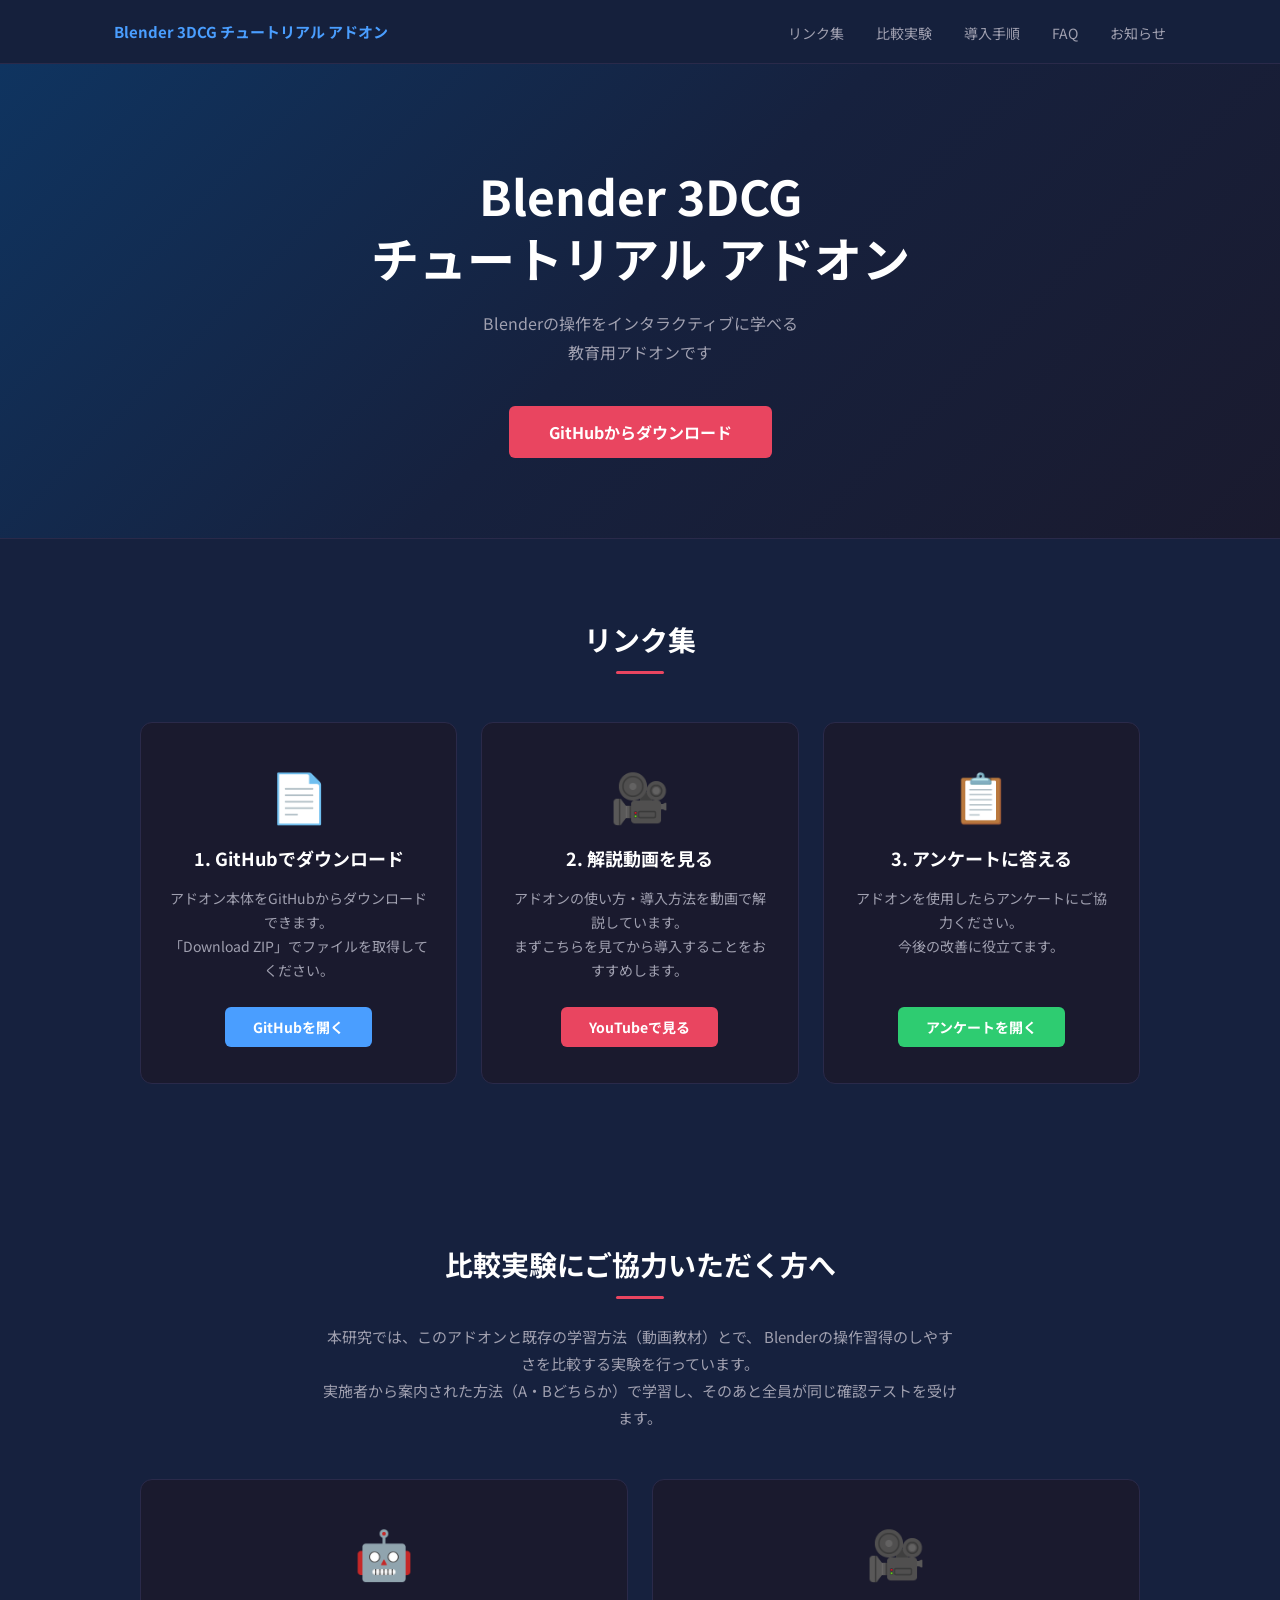
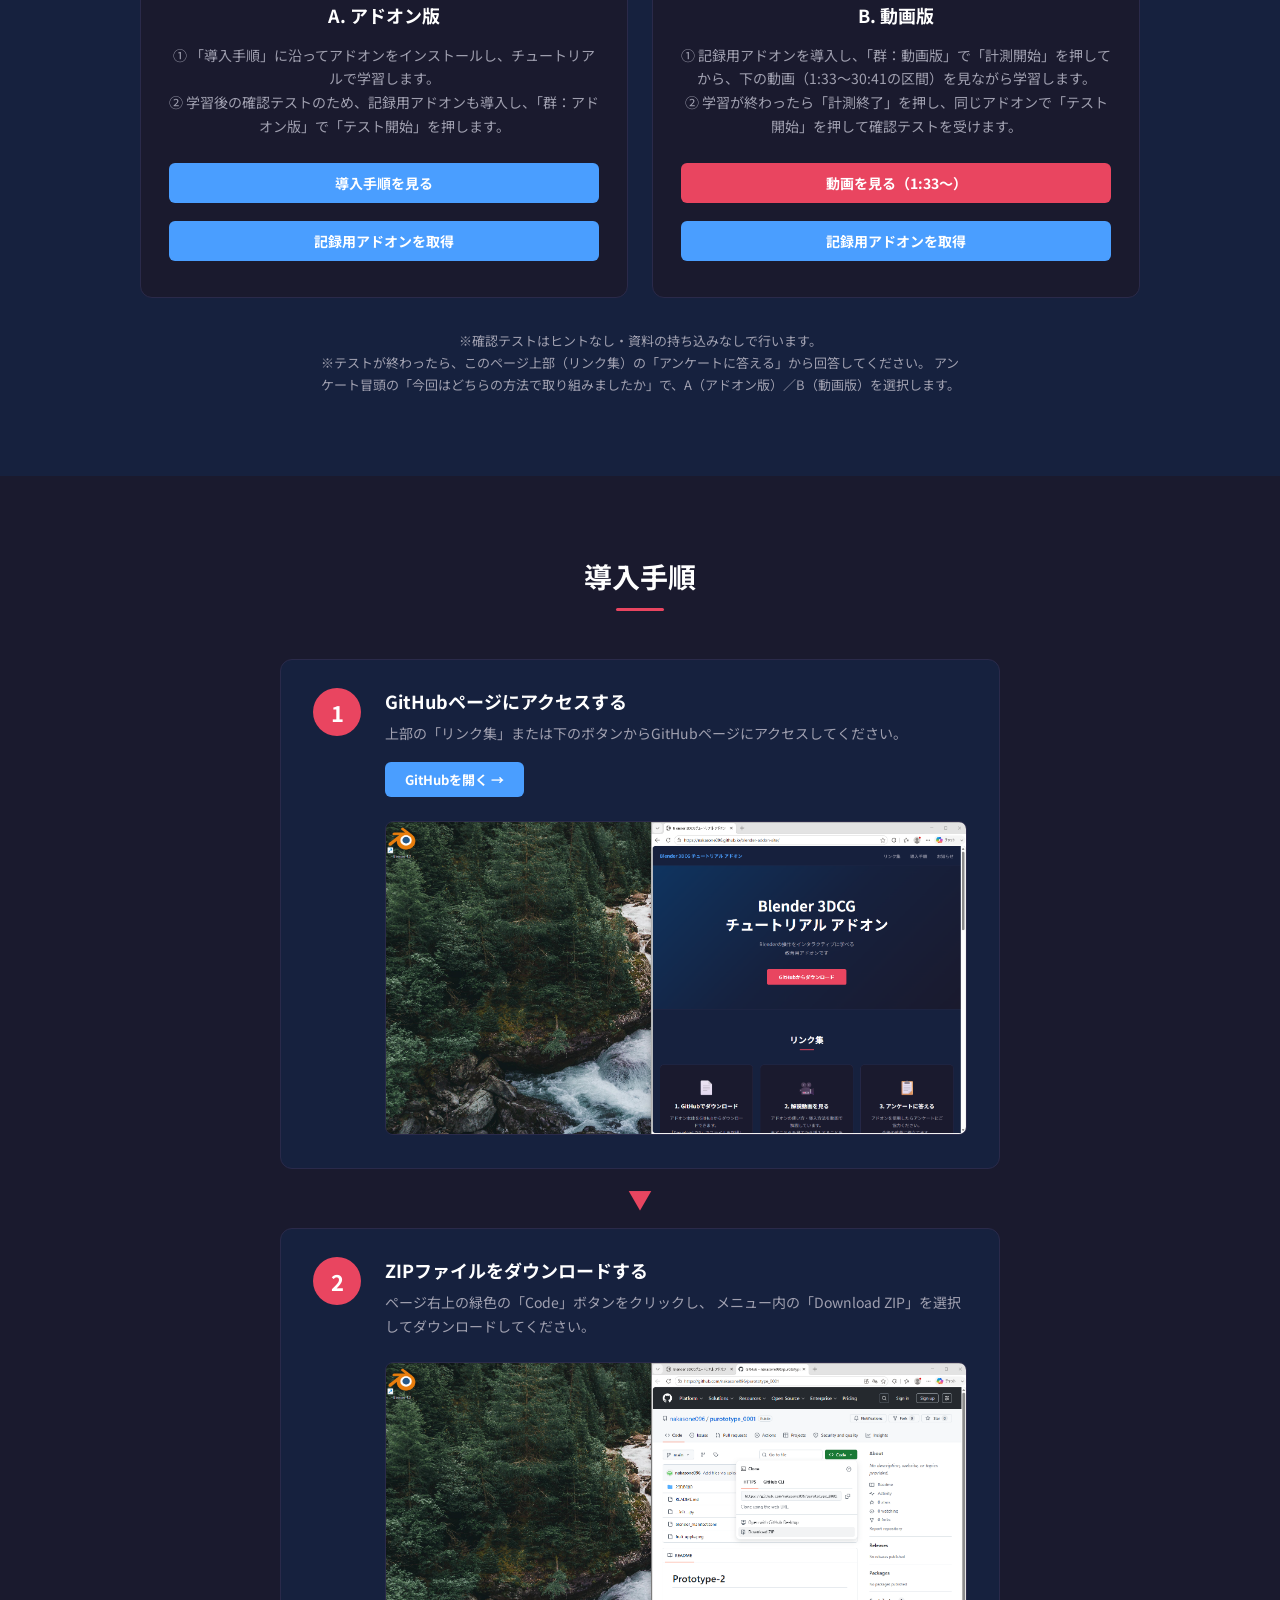
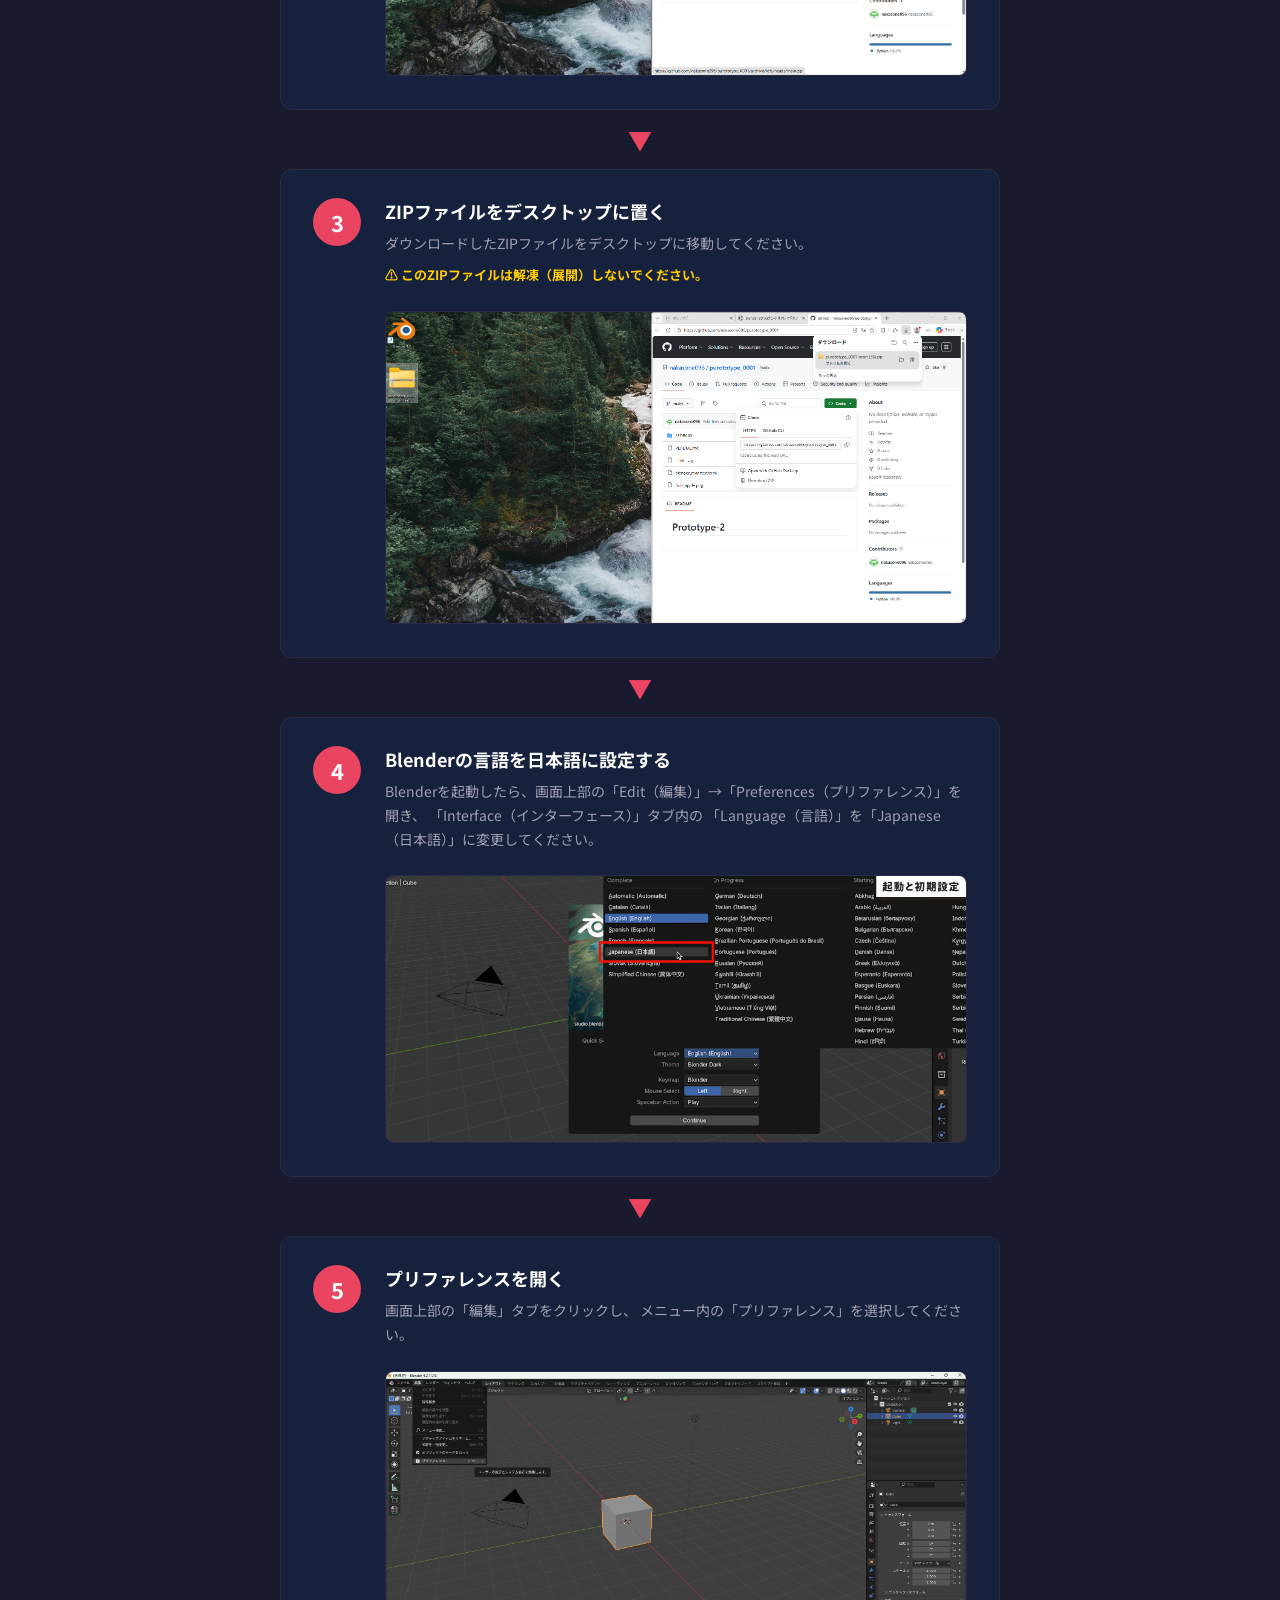
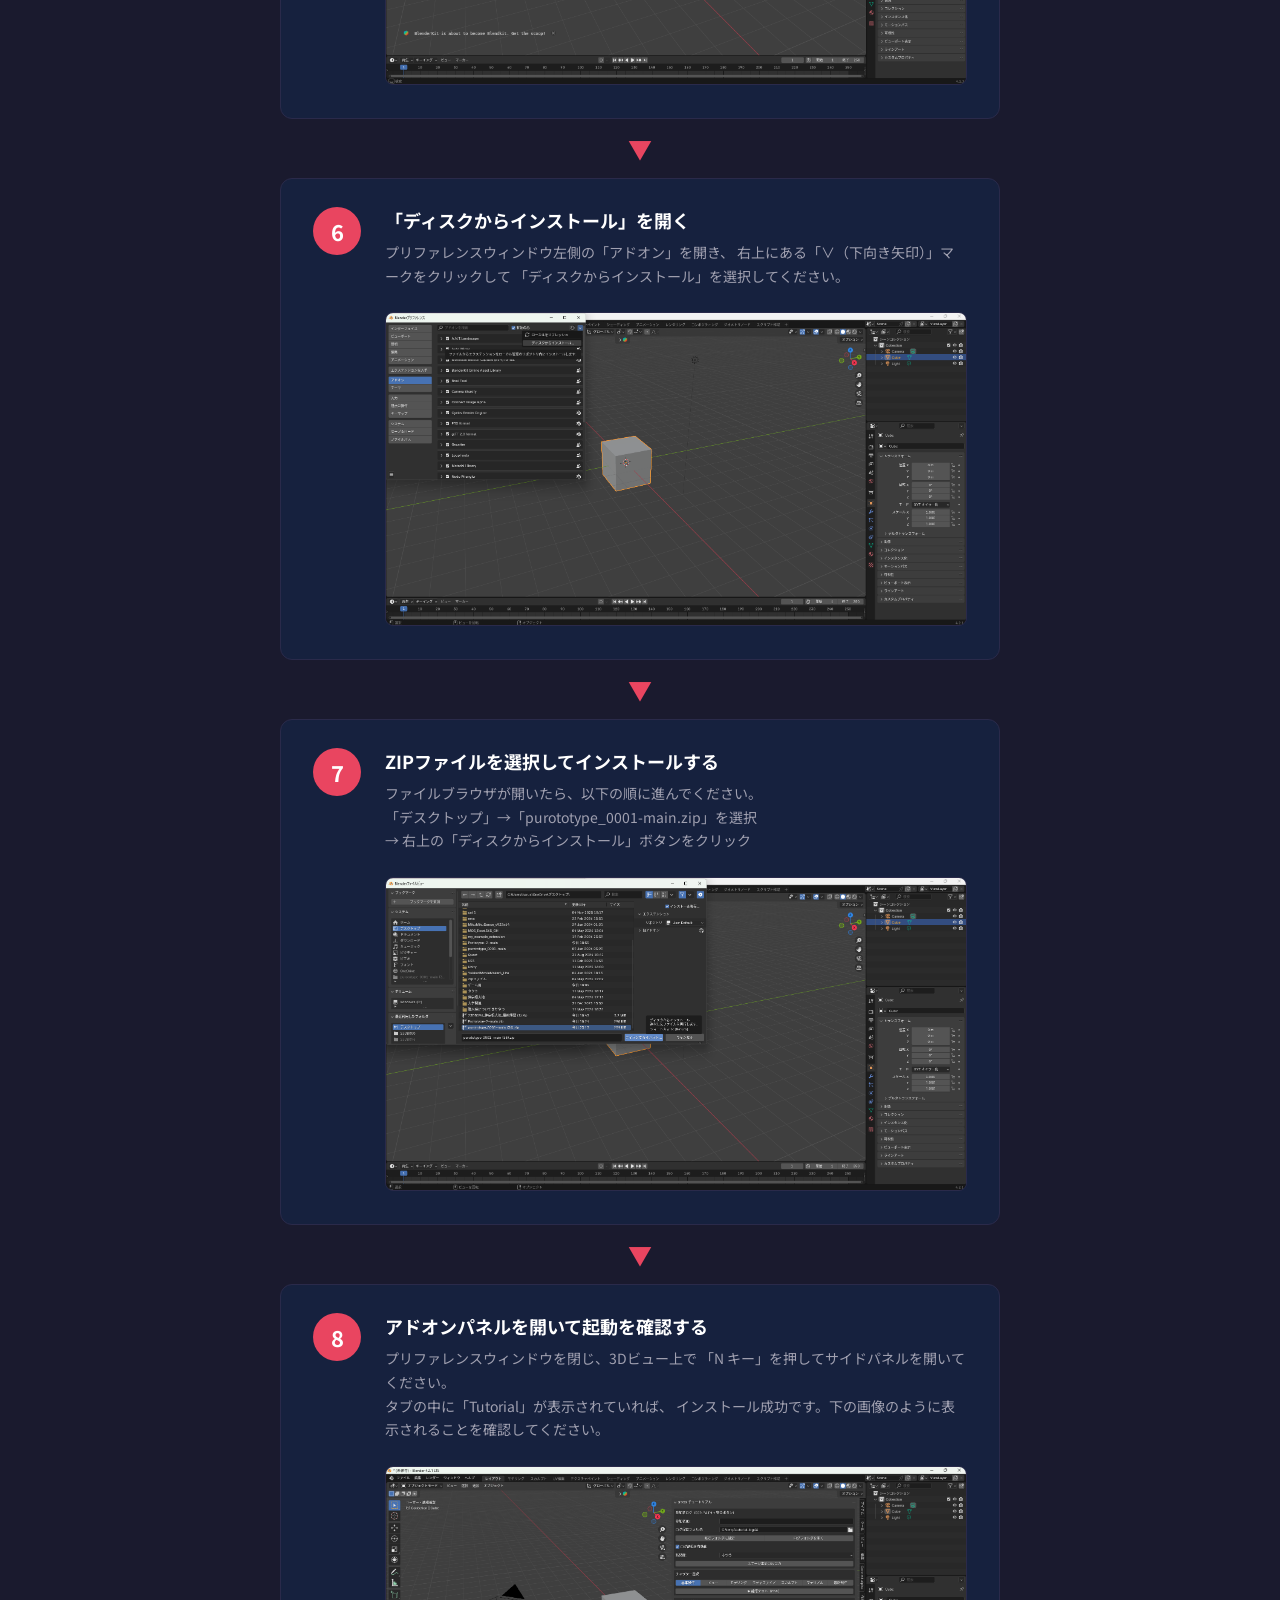
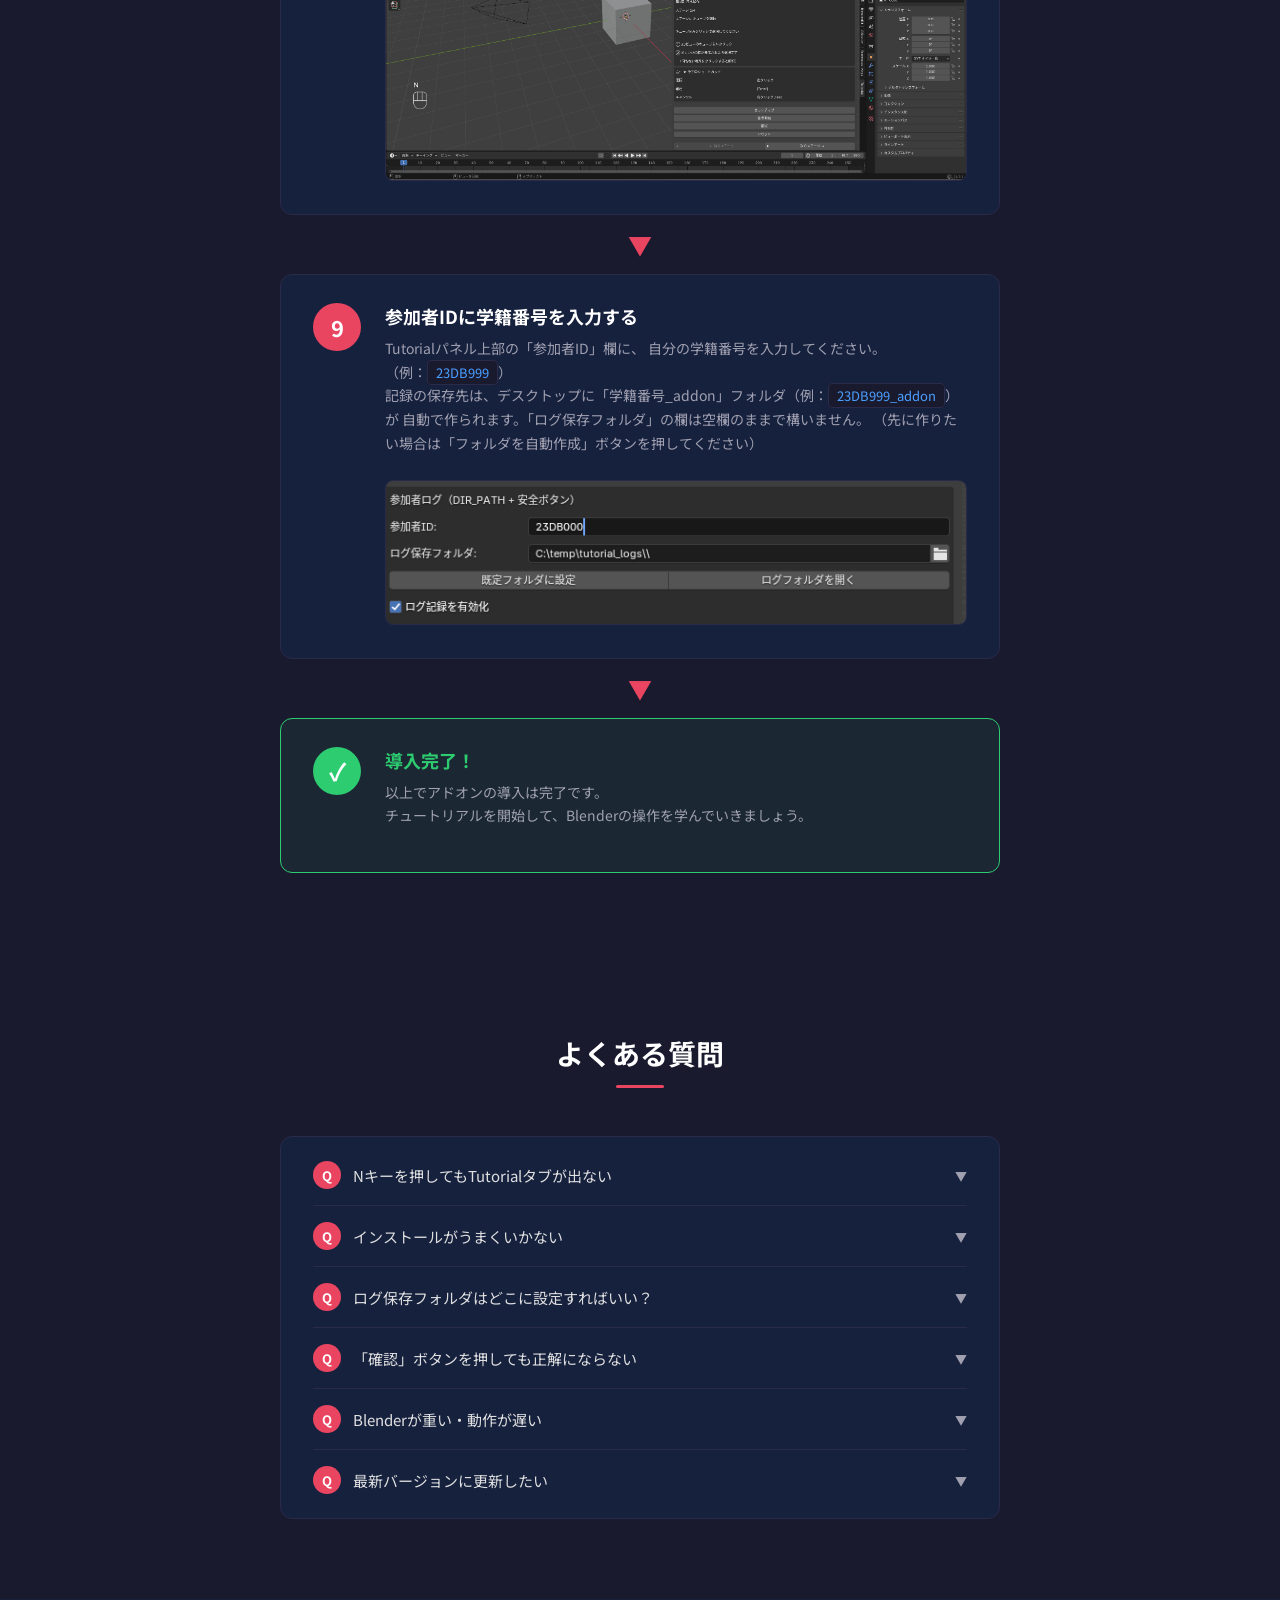
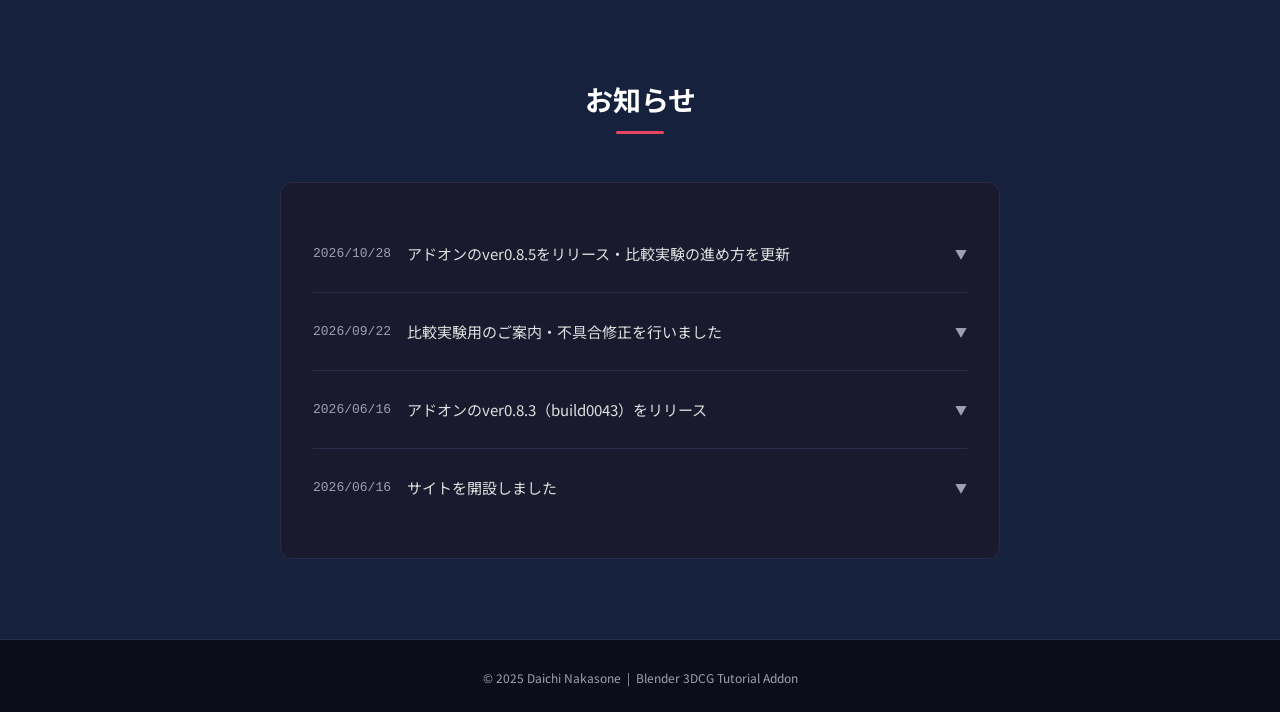
==== commit b2877dd1: "導入手順を簡略化（ログフォルダ自動作成）、比較実験を共通確認テスト方式に更新、お知らせ追加" ====
--- a/index.html
+++ b/index.html
@@ -74,21 +74,26 @@
       <p class="section-desc">
         本研究では、このアドオンと既存の学習方法（動画教材）とで、
         Blenderの操作習得のしやすさを比較する実験を行っています。<br>
-        実施者から案内された方法（A・Bどちらか）に沿って進めてください。
+        実施者から案内された方法（A・Bどちらか）で学習し、<strong>そのあと全員が同じ確認テスト</strong>を受けます。
       </p>
       <div class="card-grid">
 
         <div class="card">
           <div class="card-icon">&#129302;</div>
           <h3>A. アドオン版</h3>
-          <p>このページの「導入手順」に沿ってアドオンをインストールし、参加者IDを入力してチュートリアルを進めてください。</p>
-          <a href="#install" class="card-btn">導入手順を見る</a>
+          <p>① 「導入手順」に沿ってアドオンをインストールし、チュートリアルで学習します。<br>
+          ② 学習後の確認テストのため、記録用アドオンも導入し、「群：アドオン版」で「テスト開始」を押します。</p>
+          <div class="card-btn-group">
+            <a href="#install" class="card-btn">導入手順を見る</a>
+            <a href="https://github.com/nakasone096/blender-comparison-logger" class="card-btn" target="_blank" rel="noopener">記録用アドオンを取得</a>
+          </div>
         </div>
 
         <div class="card">
           <div class="card-icon">&#127909;</div>
           <h3>B. 動画版</h3>
-          <p>下の動画（1:33〜30:41の区間）を見ながら操作してください。あわせて、操作を記録するための専用アドオンを導入してから始めてください。</p>
+          <p>① 記録用アドオンを導入し、「群：動画版」で「計測開始」を押してから、下の動画（1:33〜30:41の区間）を見ながら学習します。<br>
+          ② 学習が終わったら「計測終了」を押し、同じアドオンで「テスト開始」を押して確認テストを受けます。</p>
           <div class="card-btn-group">
             <a href="https://www.youtube.com/watch?v=KxAMC-PRBOU&t=93s" class="card-btn card-btn--red" target="_blank" rel="noopener">動画を見る（1:33〜）</a>
             <a href="https://github.com/nakasone096/blender-comparison-logger" class="card-btn" target="_blank" rel="noopener">記録用アドオンを取得</a>
@@ -97,8 +102,9 @@
 
       </div>
       <p class="section-note">
-        ※どちらの方法で取り組んだ場合も、このページ下部（リンク集）の「アンケートに答える」から回答してください。<br>
-        アンケート冒頭の「今回はどちらの方法で取り組みましたか」で、A（アドオン版）／B（動画版）を選択してください。
+        ※確認テストはヒントなし・資料の持ち込みなしで行います。<br>
+        ※テストが終わったら、このページ上部（リンク集）の「アンケートに答える」から回答してください。
+        アンケート冒頭の「今回はどちらの方法で取り組みましたか」で、A（アドオン版）／B（動画版）を選択します。
       </p>
     </section>
 
@@ -152,35 +158,6 @@
         <div class="step">
           <div class="step-num">4</div>
           <div class="step-body">
-            <h3>ZIPの中の「23DB000_addon」フォルダをコピーする</h3>
-            <p>
-              ZIPファイルを開き（解凍はしない）、
-              中にある「<strong>23DB000_addon</strong>」フォルダをデスクトップにコピーしてください。
-            </p>
-            <img src="step4.png" alt="23DB000_addonフォルダをコピーする画面" class="step-img">
-          </div>
-        </div>
-
-        <div class="step-arrow">▼</div>
-
-        <div class="step">
-          <div class="step-num">5</div>
-          <div class="step-body">
-            <h3>フォルダ名の学籍番号部分を自分のものに変更する</h3>
-            <p>
-              デスクトップにコピーした「23DB000_addon」フォルダを右クリックし、
-              「名前の変更」から<strong>「23DB000」の部分だけ自分の学籍番号</strong>に変更してください（末尾の「_addon」はそのまま残してください）。<br>
-              （例：<code>23DB999_addon</code>）
-            </p>
-            <img src="step5.png" alt="フォルダ名を学籍番号に変更した状態" class="step-img">
-          </div>
-        </div>
-
-        <div class="step-arrow">▼</div>
-
-        <div class="step">
-          <div class="step-num">6</div>
-          <div class="step-body">
             <h3>Blenderの言語を日本語に設定する</h3>
             <p>
               Blenderを起動したら、画面上部の「<strong>Edit（編集）</strong>」→「<strong>Preferences（プリファレンス）</strong>」を開き、
@@ -194,7 +171,7 @@
         <div class="step-arrow">▼</div>
 
         <div class="step">
-          <div class="step-num">7</div>
+          <div class="step-num">5</div>
           <div class="step-body">
             <h3>プリファレンスを開く</h3>
             <p>
@@ -208,7 +185,7 @@
         <div class="step-arrow">▼</div>
 
         <div class="step">
-          <div class="step-num">8</div>
+          <div class="step-num">6</div>
           <div class="step-body">
             <h3>「ディスクからインストール」を開く</h3>
             <p>
@@ -223,7 +200,7 @@
         <div class="step-arrow">▼</div>
 
         <div class="step">
-          <div class="step-num">9</div>
+          <div class="step-num">7</div>
           <div class="step-body">
             <h3>ZIPファイルを選択してインストールする</h3>
             <p>
@@ -238,7 +215,7 @@
         <div class="step-arrow">▼</div>
 
         <div class="step">
-          <div class="step-num">10</div>
+          <div class="step-num">8</div>
           <div class="step-body">
             <h3>アドオンパネルを開いて起動を確認する</h3>
             <p>
@@ -254,33 +231,18 @@
         <div class="step-arrow">▼</div>
 
         <div class="step">
-          <div class="step-num">11</div>
+          <div class="step-num">9</div>
           <div class="step-body">
             <h3>参加者IDに学籍番号を入力する</h3>
             <p>
               Tutorialパネル上部の「<strong>参加者ID</strong>」欄に、
               自分の<strong>学籍番号</strong>を入力してください。<br>
-              （例：<code>23DB999</code>）
+              （例：<code>23DB999</code>）<br>
+              記録の保存先は、デスクトップに「<strong>学籍番号_addon</strong>」フォルダ（例：<code>23DB999_addon</code>）が
+              <strong>自動で作られます</strong>。「ログ保存フォルダ」の欄は<strong>空欄のまま</strong>で構いません。
+              （先に作りたい場合は「フォルダを自動作成」ボタンを押してください）
             </p>
             <img src="step11.png" alt="参加者IDに学籍番号を入力する画面" class="step-img">
-          </div>
-        </div>
-
-        <div class="step-arrow">▼</div>
-
-        <div class="step">
-          <div class="step-num">12</div>
-          <div class="step-body">
-            <h3>ログ保存フォルダを設定する</h3>
-            <p>
-              「<strong>ログ保存フォルダ</strong>」の右にある
-              フォルダアイコンをクリックしてください。<br>
-              ファイルブラウザが開いたら「<strong>デスクトップ</strong>」を開き、
-              先ほど学籍番号に変更したフォルダ（例：<code>23DB999_addon</code>）を開いて、
-              そのまま「<strong>フォルダーを開く</strong>」をクリックしてください。
-            </p>
-            <img src="step12-1.png" alt="ログ保存フォルダを選択する画面" class="step-img">
-            <img src="step12-2.png" alt="フォルダーを開くボタンをクリックする画面" class="step-img">
           </div>
         </div>
 
@@ -337,8 +299,9 @@
             <span class="faq-arrow">▼</span>
           </button>
           <div class="faq-body">
-            <p>デスクトップにコピーして<strong>学籍番号に変更したフォルダ</strong>を選択してください。<br>
-            （例：デスクトップ内の <code>23DB999_addon</code> フォルダ）</p>
+            <p><strong>設定は不要です。</strong>「ログ保存フォルダ」の欄は空欄のまま、参加者IDを入力すれば、<br>
+            デスクトップに「学籍番号_addon」フォルダ（例：<code>23DB999_addon</code>）が自動で作られ、記録が保存されます。<br>
+            ※フォルダ選択ボタン（Blenderのファイルブラウザ）は、環境によってBlenderが落ちるため使わないでください。</p>
           </div>
         </div>
 
@@ -378,12 +341,13 @@
             <span class="faq-arrow">▼</span>
           </button>
           <div class="faq-body">
-            <p>既存のファイルをすべて削除してから、導入手順の<strong>ステップ1〜12</strong>を最初からやり直してください。</p>
-            <p>削除するファイル・フォルダは以下の2つです。</p>
+            <p>古いバージョンを削除してから、導入手順の<strong>ステップ1〜9</strong>を最初からやり直してください。</p>
+            <p>削除するものは以下の2つです。</p>
             <ul>
               <li>デスクトップの <code>purototype_0001-main.zip</code></li>
-              <li>デスクトップの学籍番号フォルダ（例：<code>23DB999_addon</code>）</li>
+              <li>Blenderの「編集」→「プリファレンス」→「アドオン」にある古い「3DCG Tutorial Simulator」（削除ボタン）</li>
             </ul>
+            <p>※デスクトップの「学籍番号_addon」フォルダには記録データが入っているので、<strong>削除しないでください</strong>。</p>
             <p>削除後、<a href="#install">導入手順</a>の最初から進めてください。</p>
           </div>
         </div>
@@ -431,6 +395,25 @@
             </div>
           </div>
           ============================================ -->
+
+        <div class="news-item">
+          <button class="news-header" onclick="toggleNews(this)">
+            <span class="news-date">2026/10/28</span>
+            <span class="news-title">アドオンのver0.8.5をリリース・比較実験の進め方を更新</span>
+            <span class="news-arrow">▼</span>
+          </button>
+          <div class="news-body">
+            <p class="news-patch">パッチノート｜ver0.8.5</p>
+            <p>変更点は以下です</p>
+            <ul>
+              <li>ログ保存フォルダを自動で作成するようにしました（デスクトップに「学籍番号_addon」）。フォルダのコピー・名前変更・選択の手順が不要になり、導入手順を短くしました</li>
+              <li>ログ保存フォルダの選択でBlenderが強制終了することがある問題への対策として、フォルダ選択ボタンを廃止しました</li>
+              <li>ステージの所要時間の計測に誤差が出る不具合を修正しました</li>
+              <li>比較実験は「学習後に全員が同じ確認テストを受ける」方式に変更しました（記録用アドオンもv0.2.0に更新）</li>
+            </ul>
+            <p class="news-thanks">ご協力ありがとうございます。</p>
+          </div>
+        </div>
 
         <div class="news-item">
           <button class="news-header" onclick="toggleNews(this)">
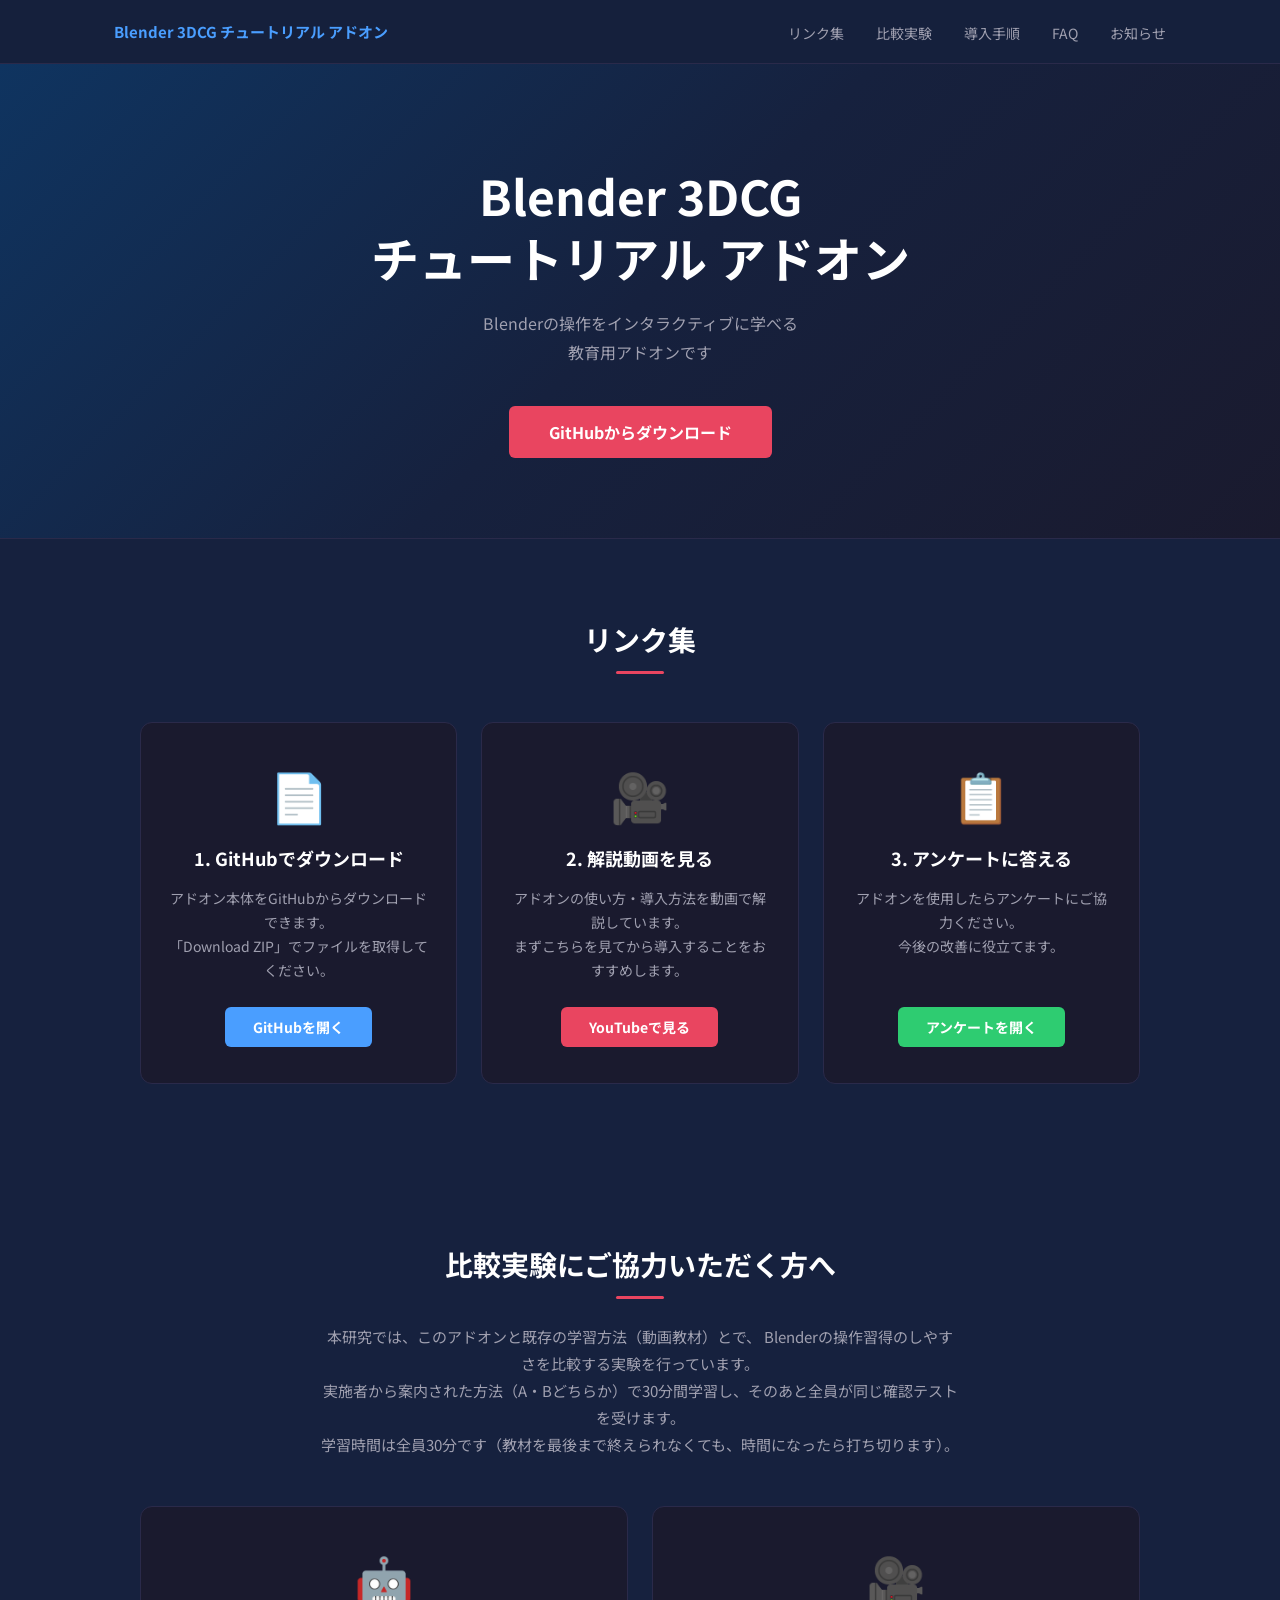
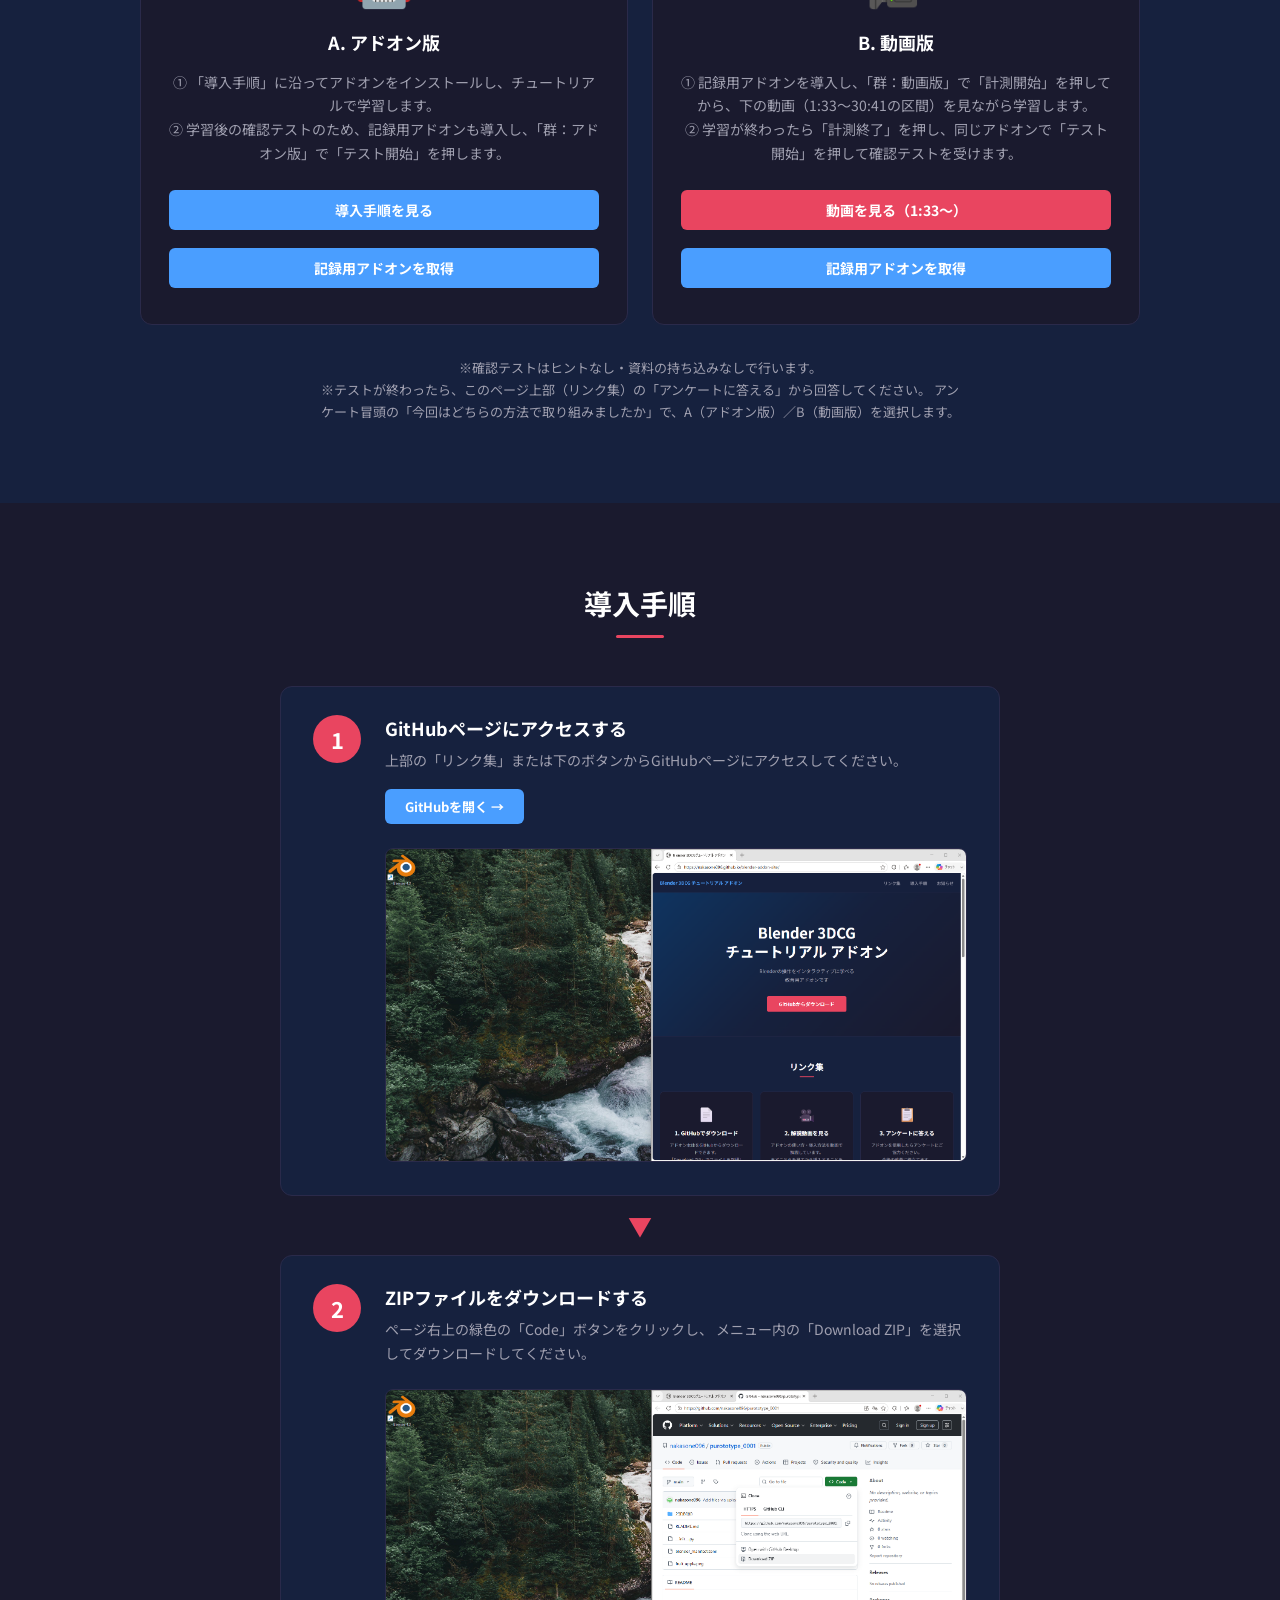
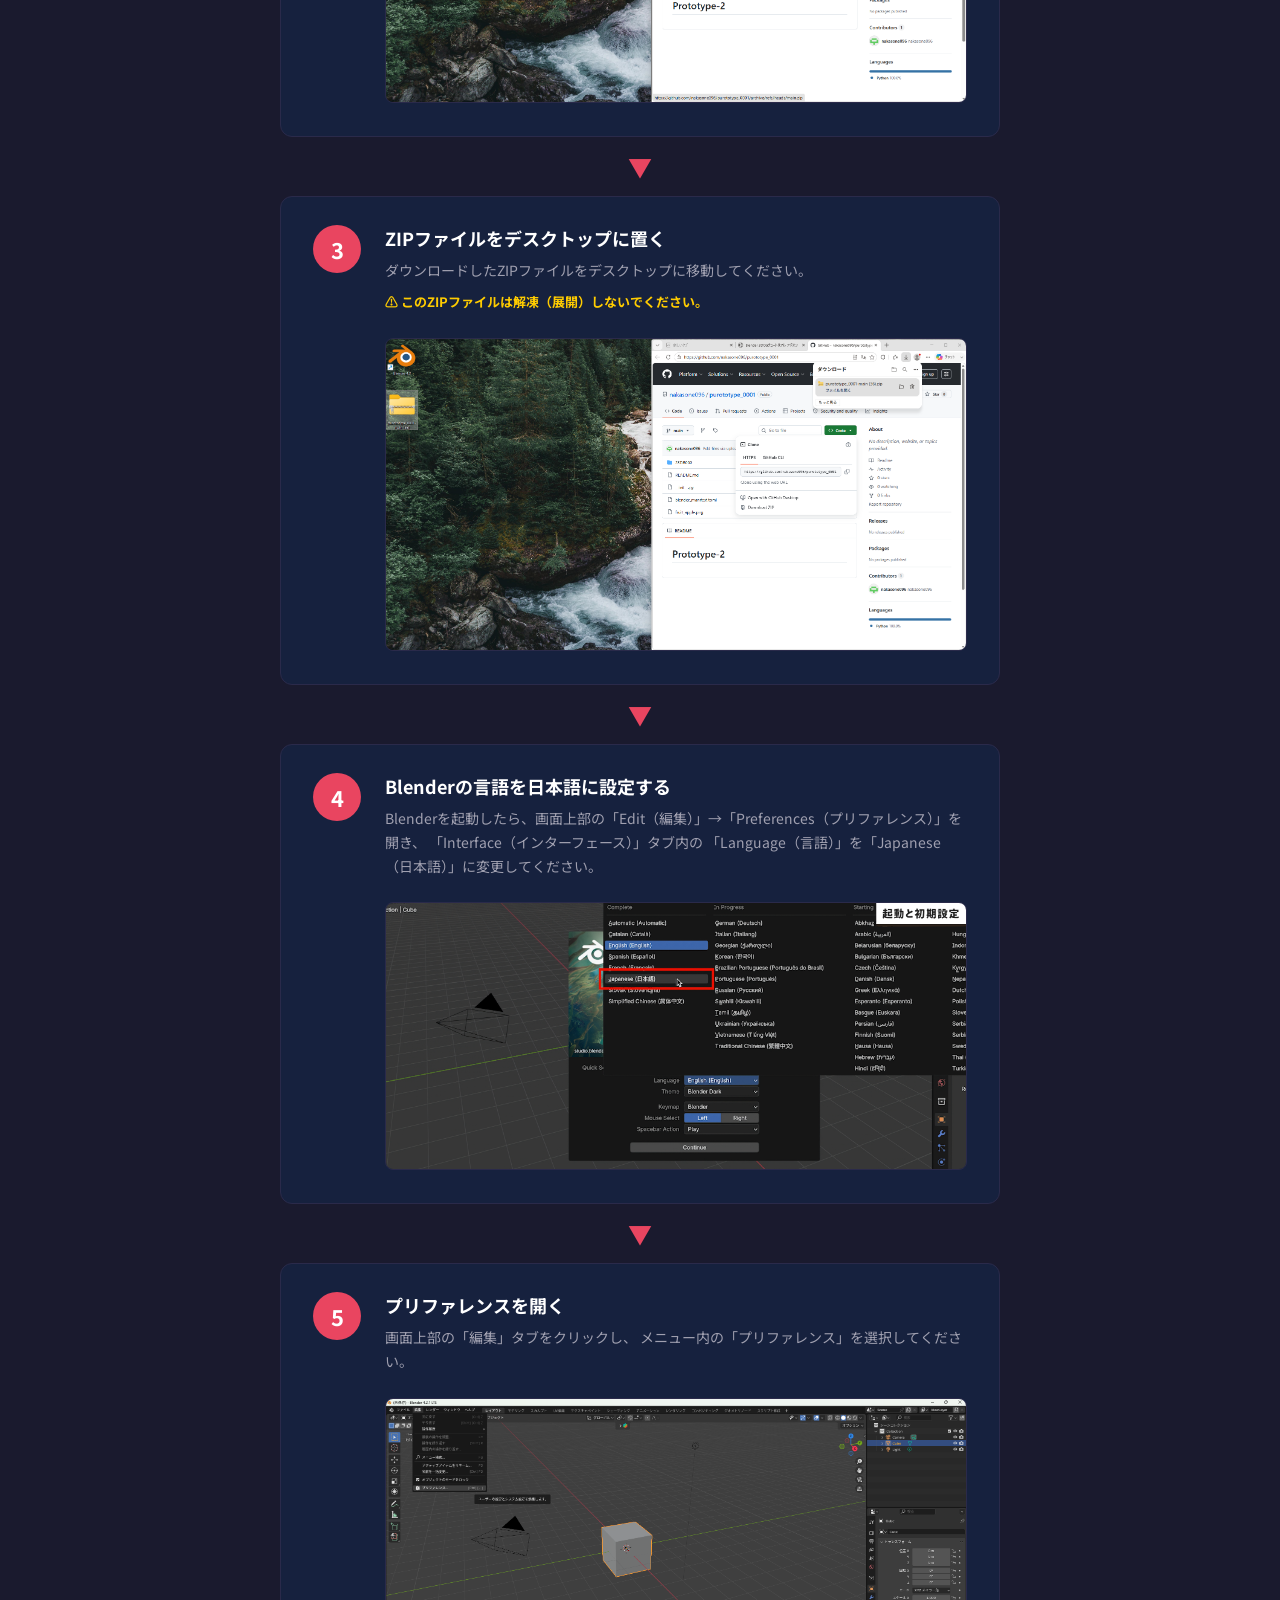
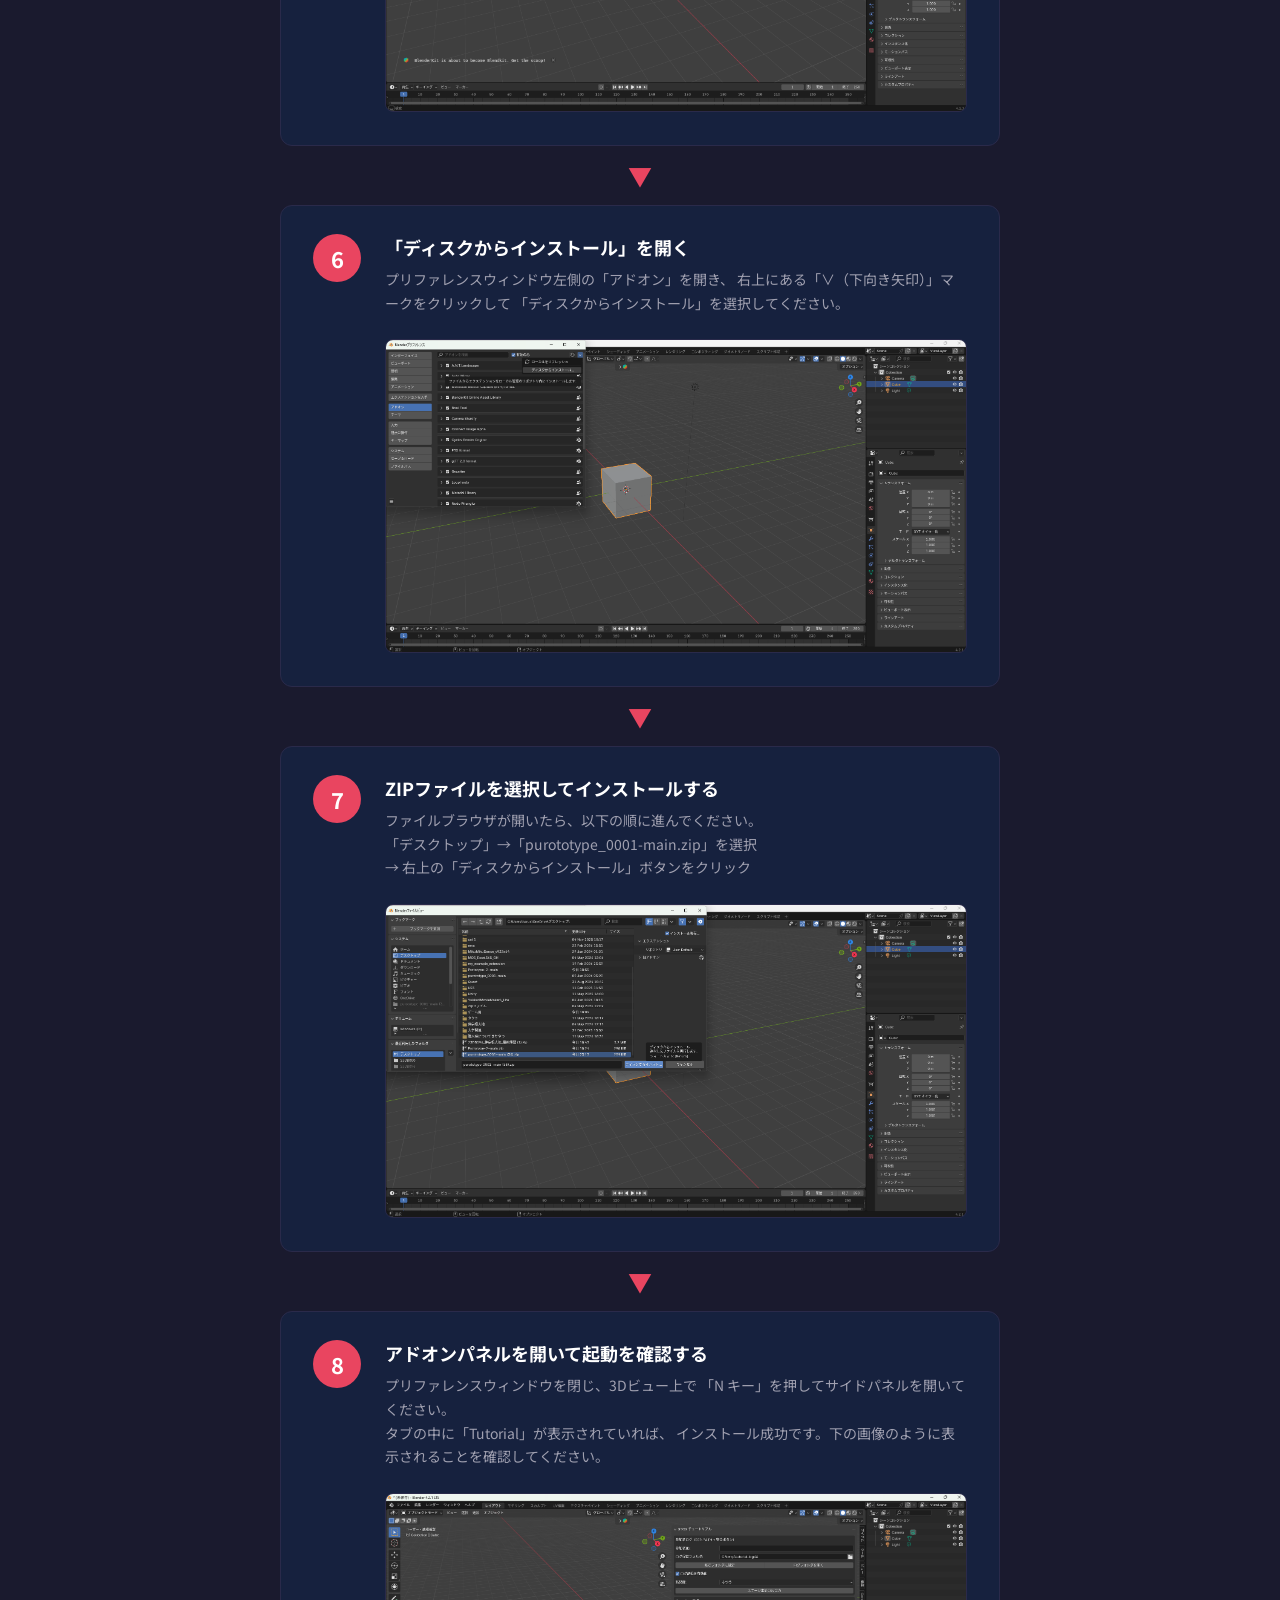
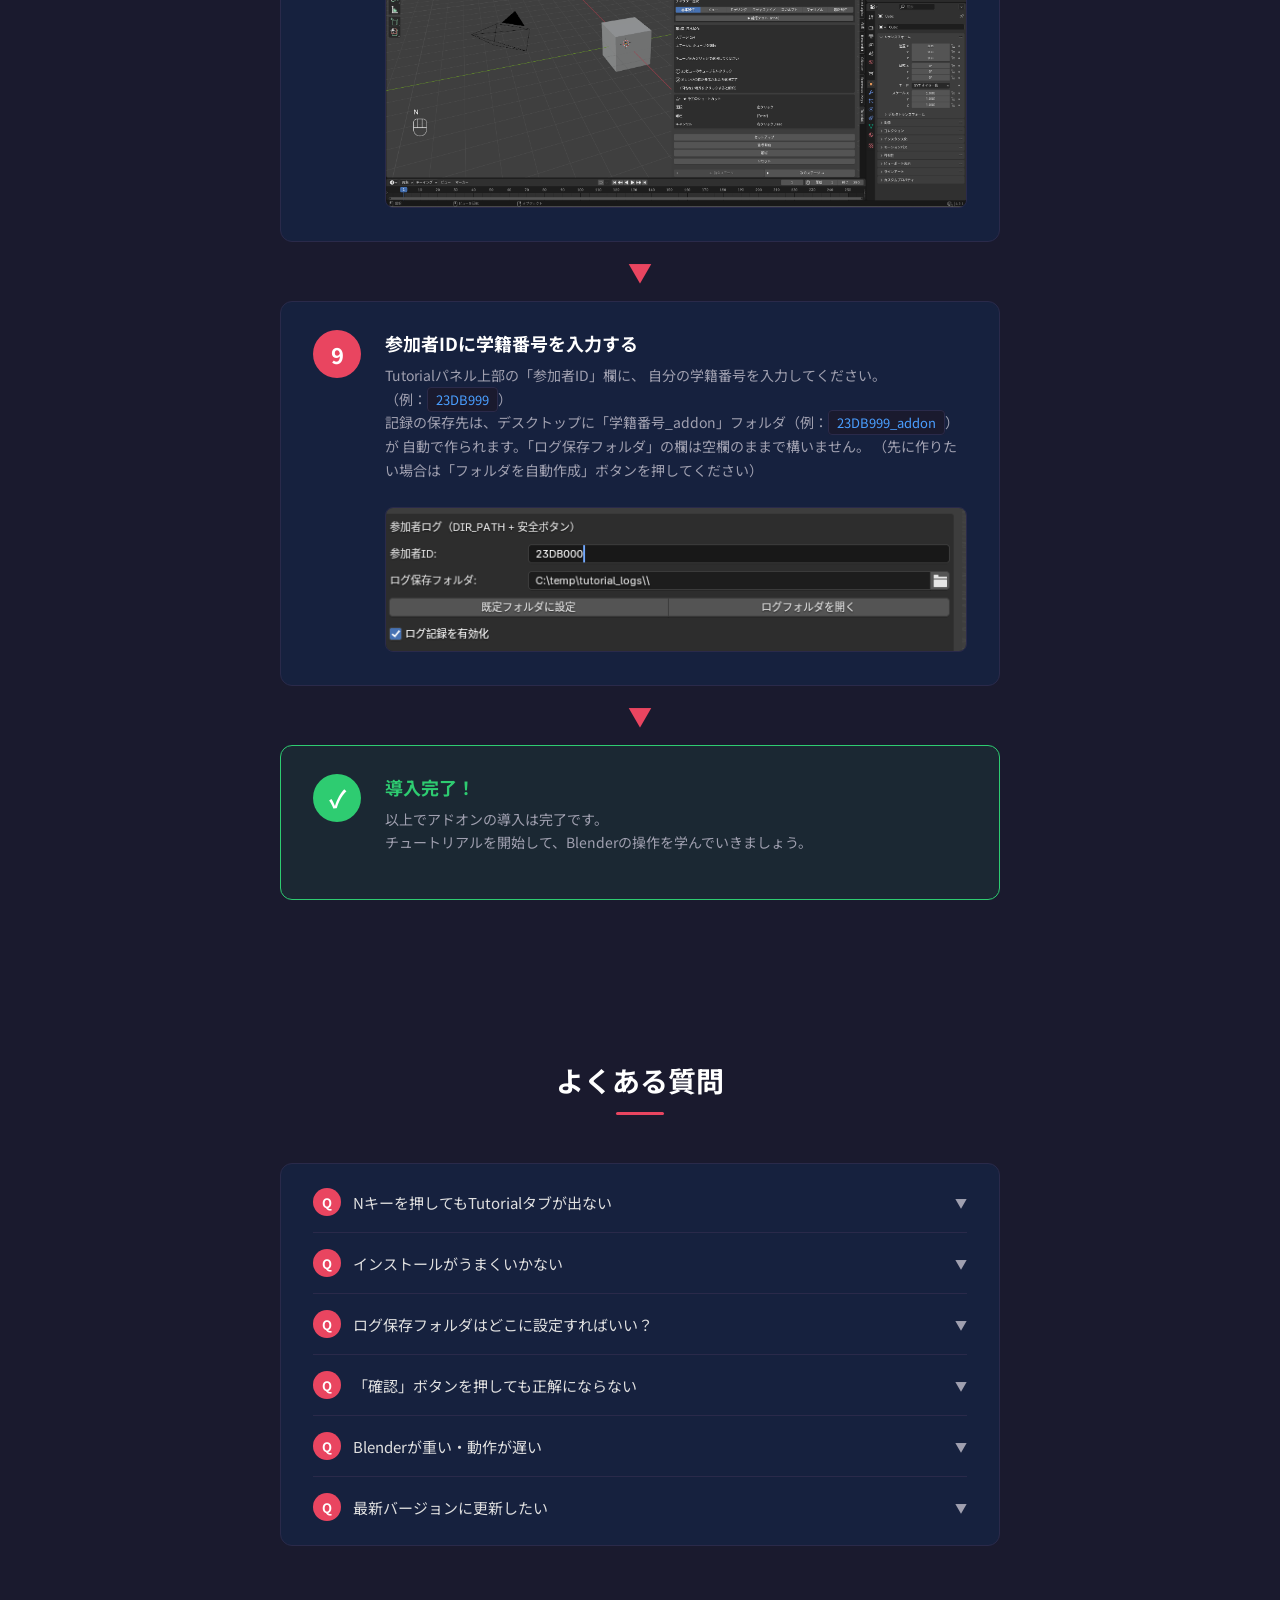
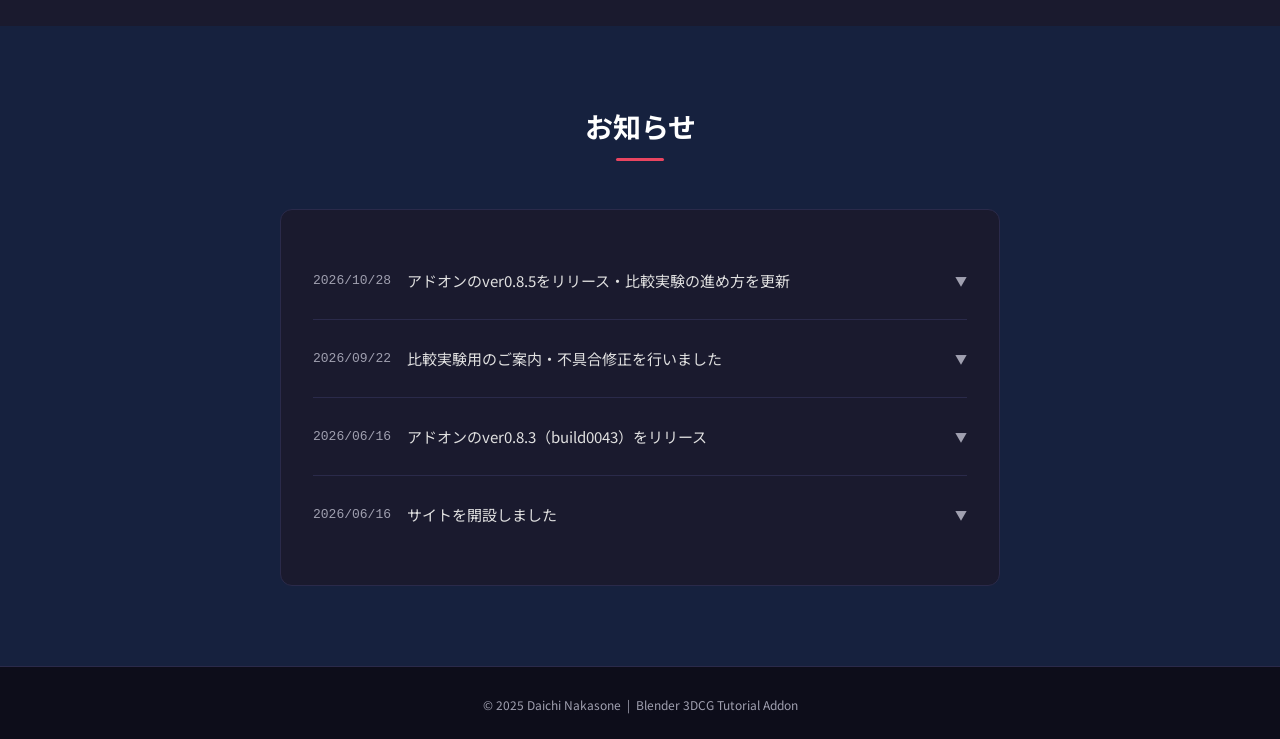
==== commit 2d9271a3: "比較実験の説明に学習時間30分を追記" ====
--- a/index.html
+++ b/index.html
@@ -74,7 +74,8 @@
       <p class="section-desc">
         本研究では、このアドオンと既存の学習方法（動画教材）とで、
         Blenderの操作習得のしやすさを比較する実験を行っています。<br>
-        実施者から案内された方法（A・Bどちらか）で学習し、<strong>そのあと全員が同じ確認テスト</strong>を受けます。
+        実施者から案内された方法（A・Bどちらか）で<strong>30分間</strong>学習し、<strong>そのあと全員が同じ確認テスト</strong>を受けます。<br>
+        学習時間は全員30分です（教材を最後まで終えられなくても、時間になったら打ち切ります）。
       </p>
       <div class="card-grid">
 
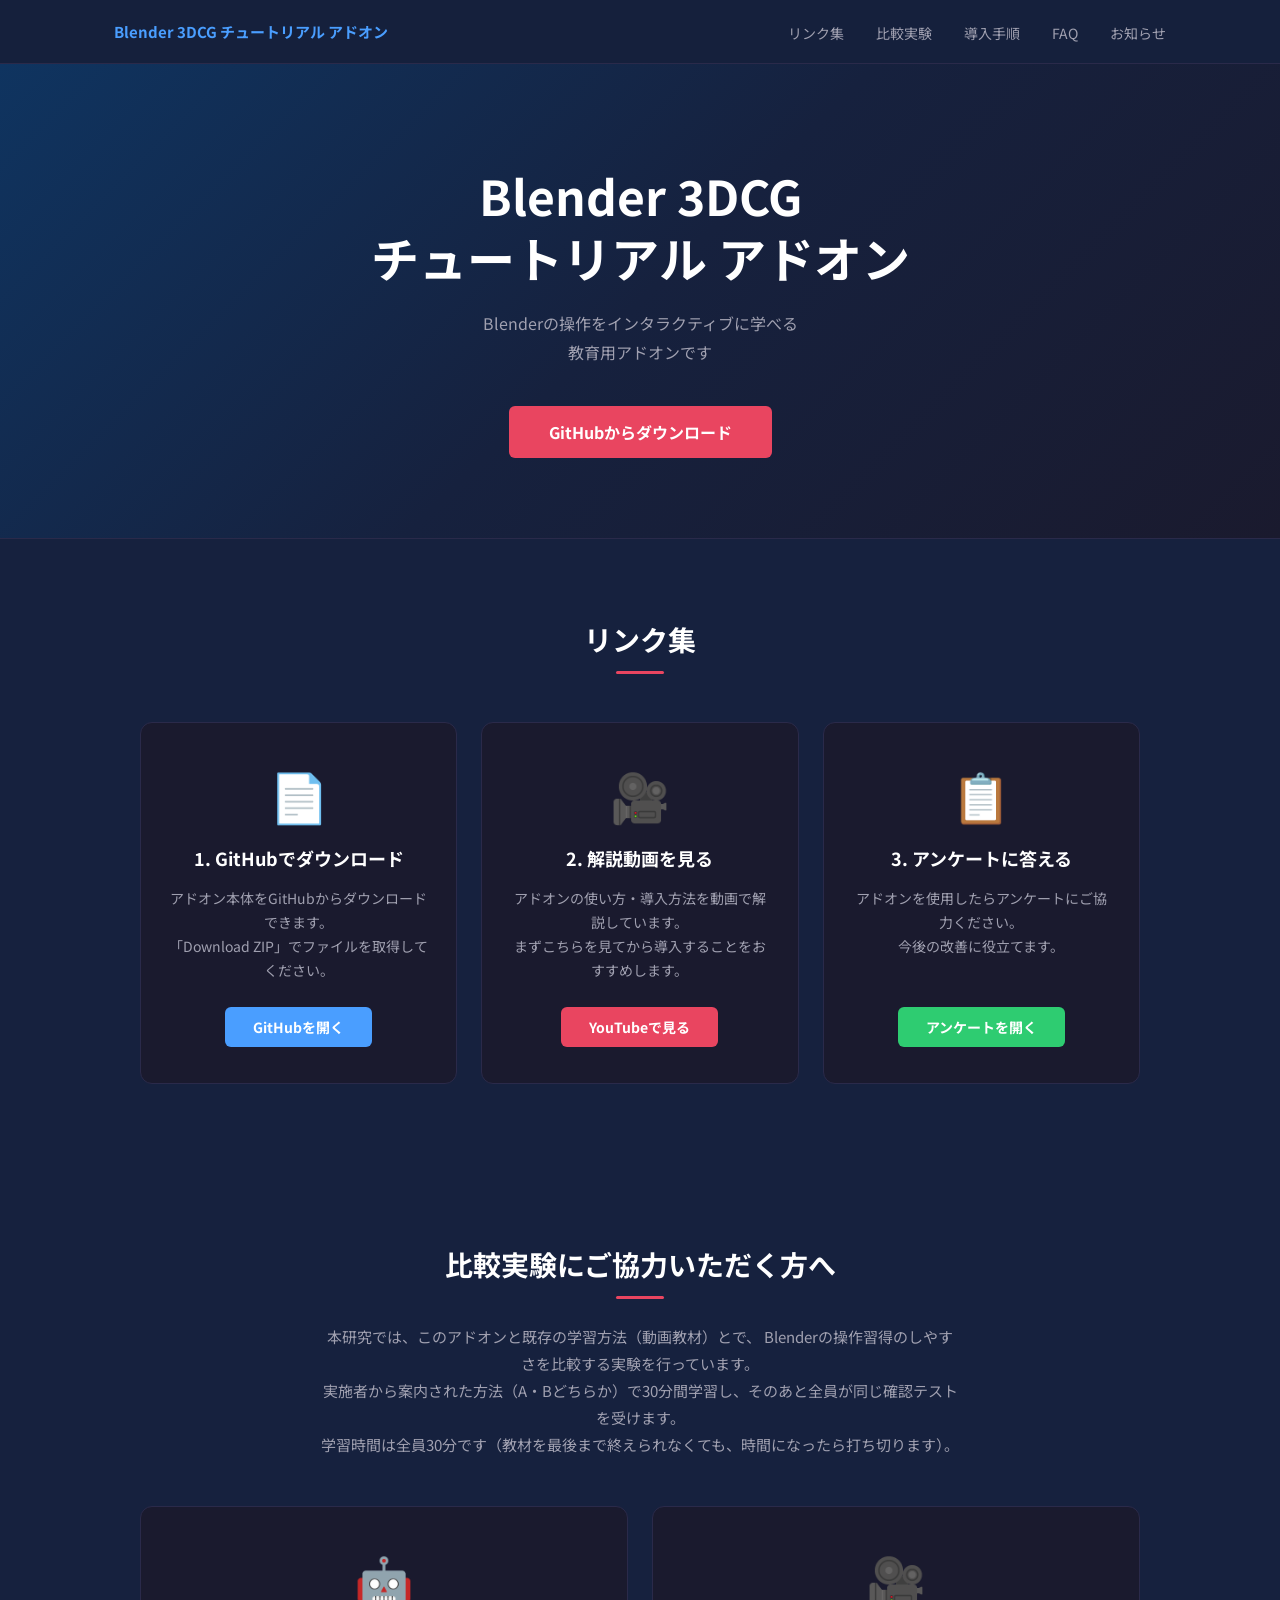
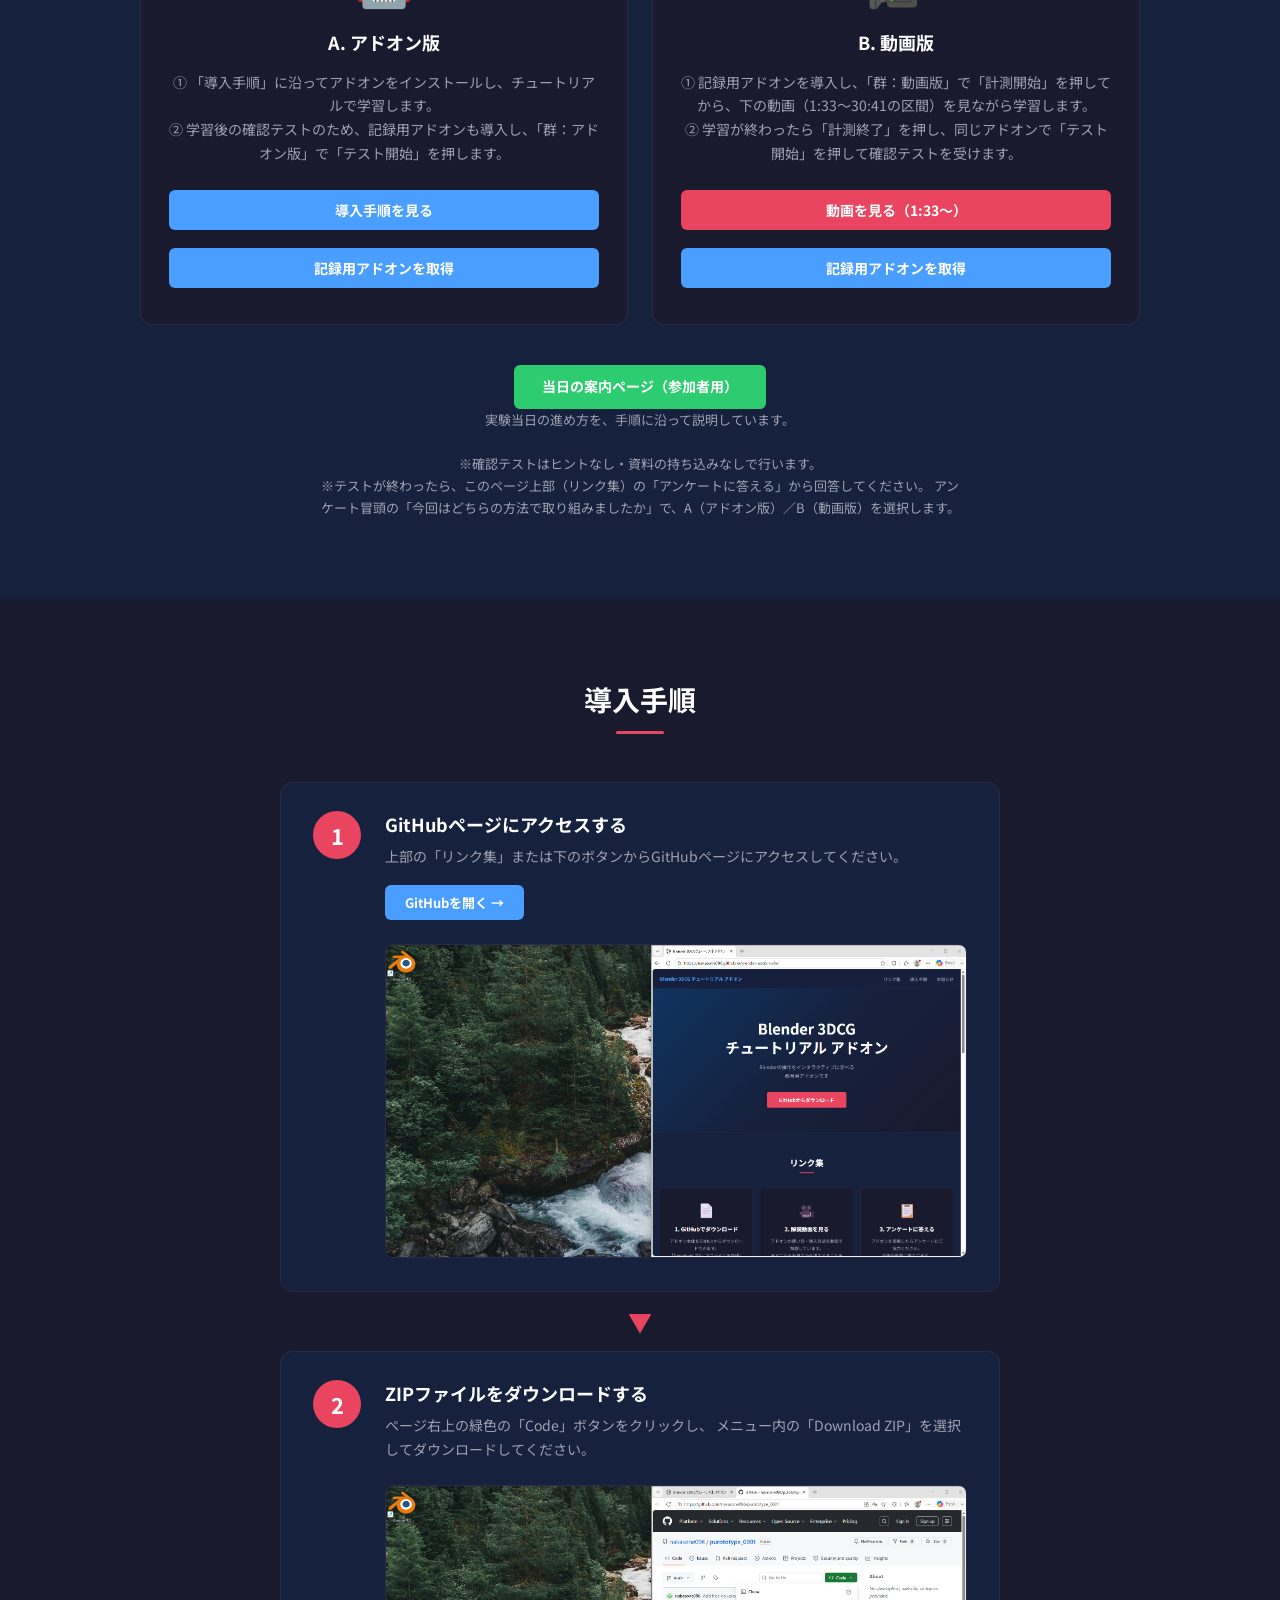
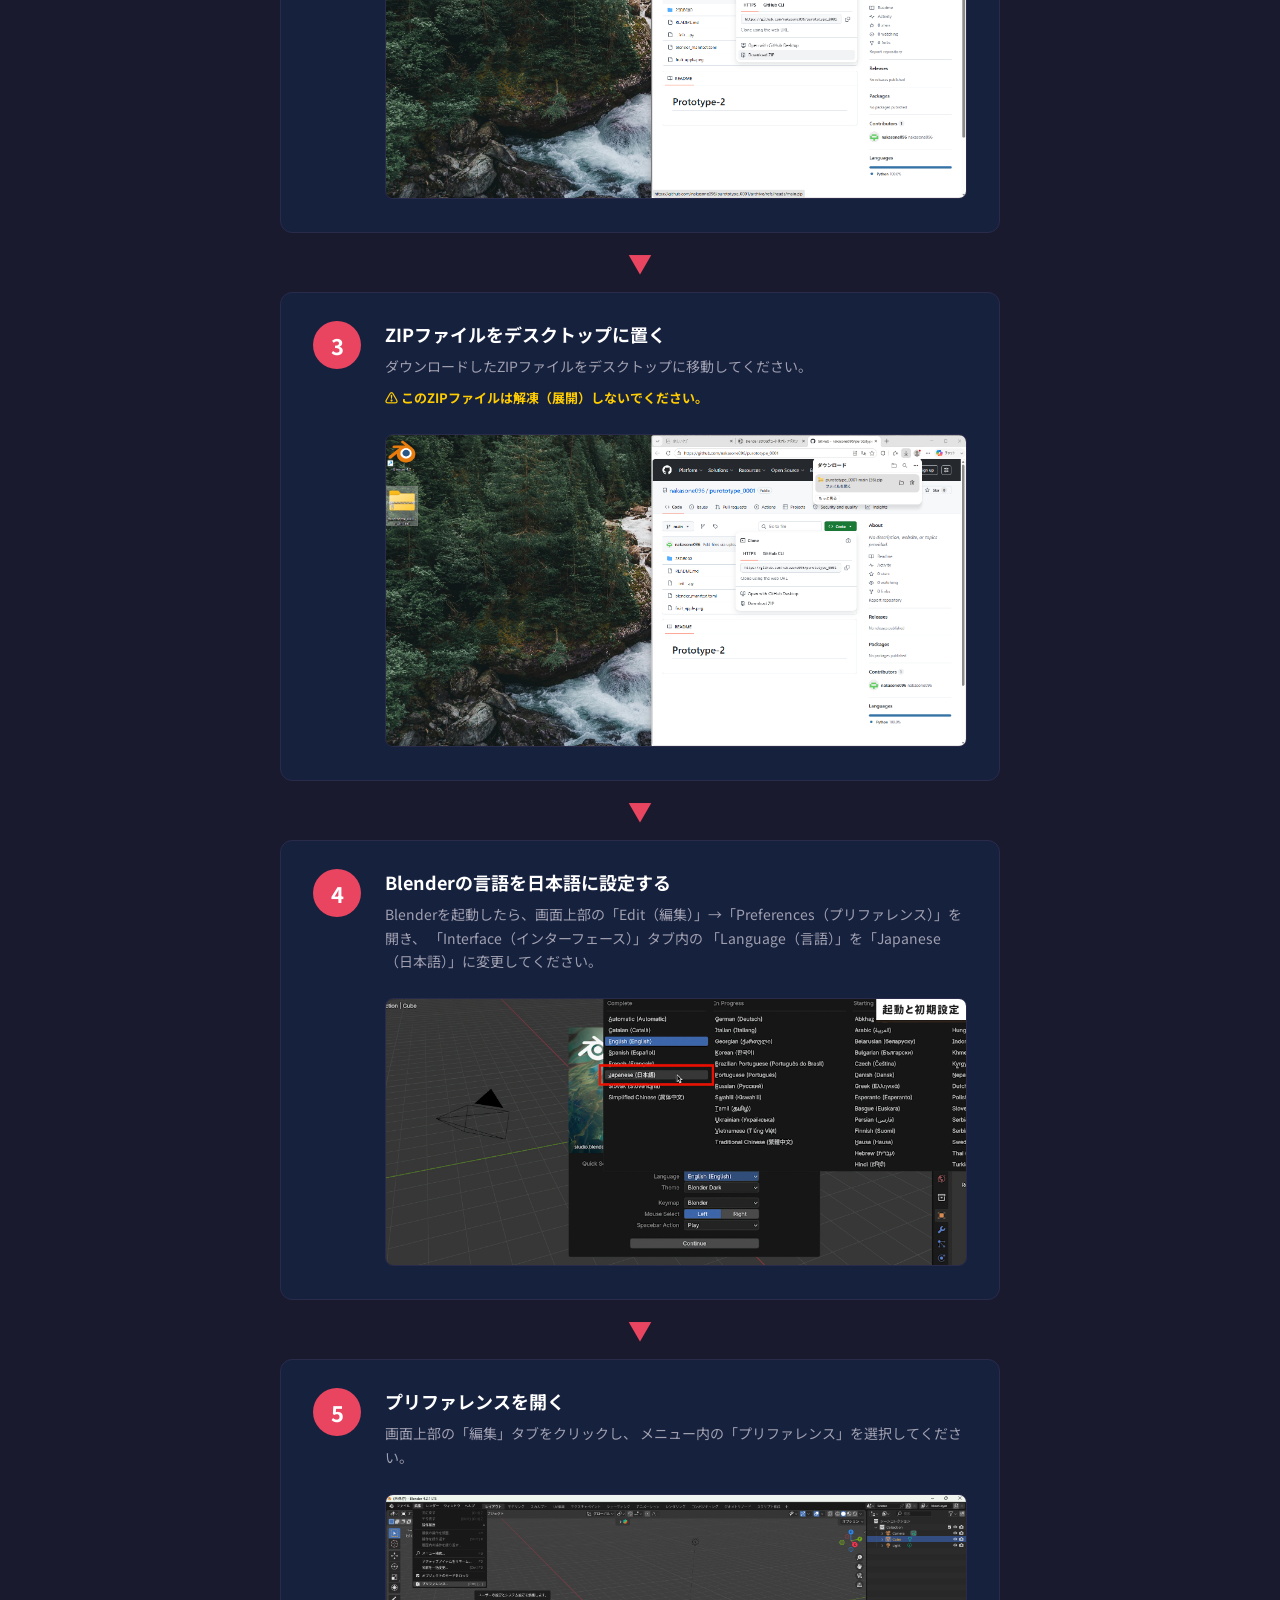
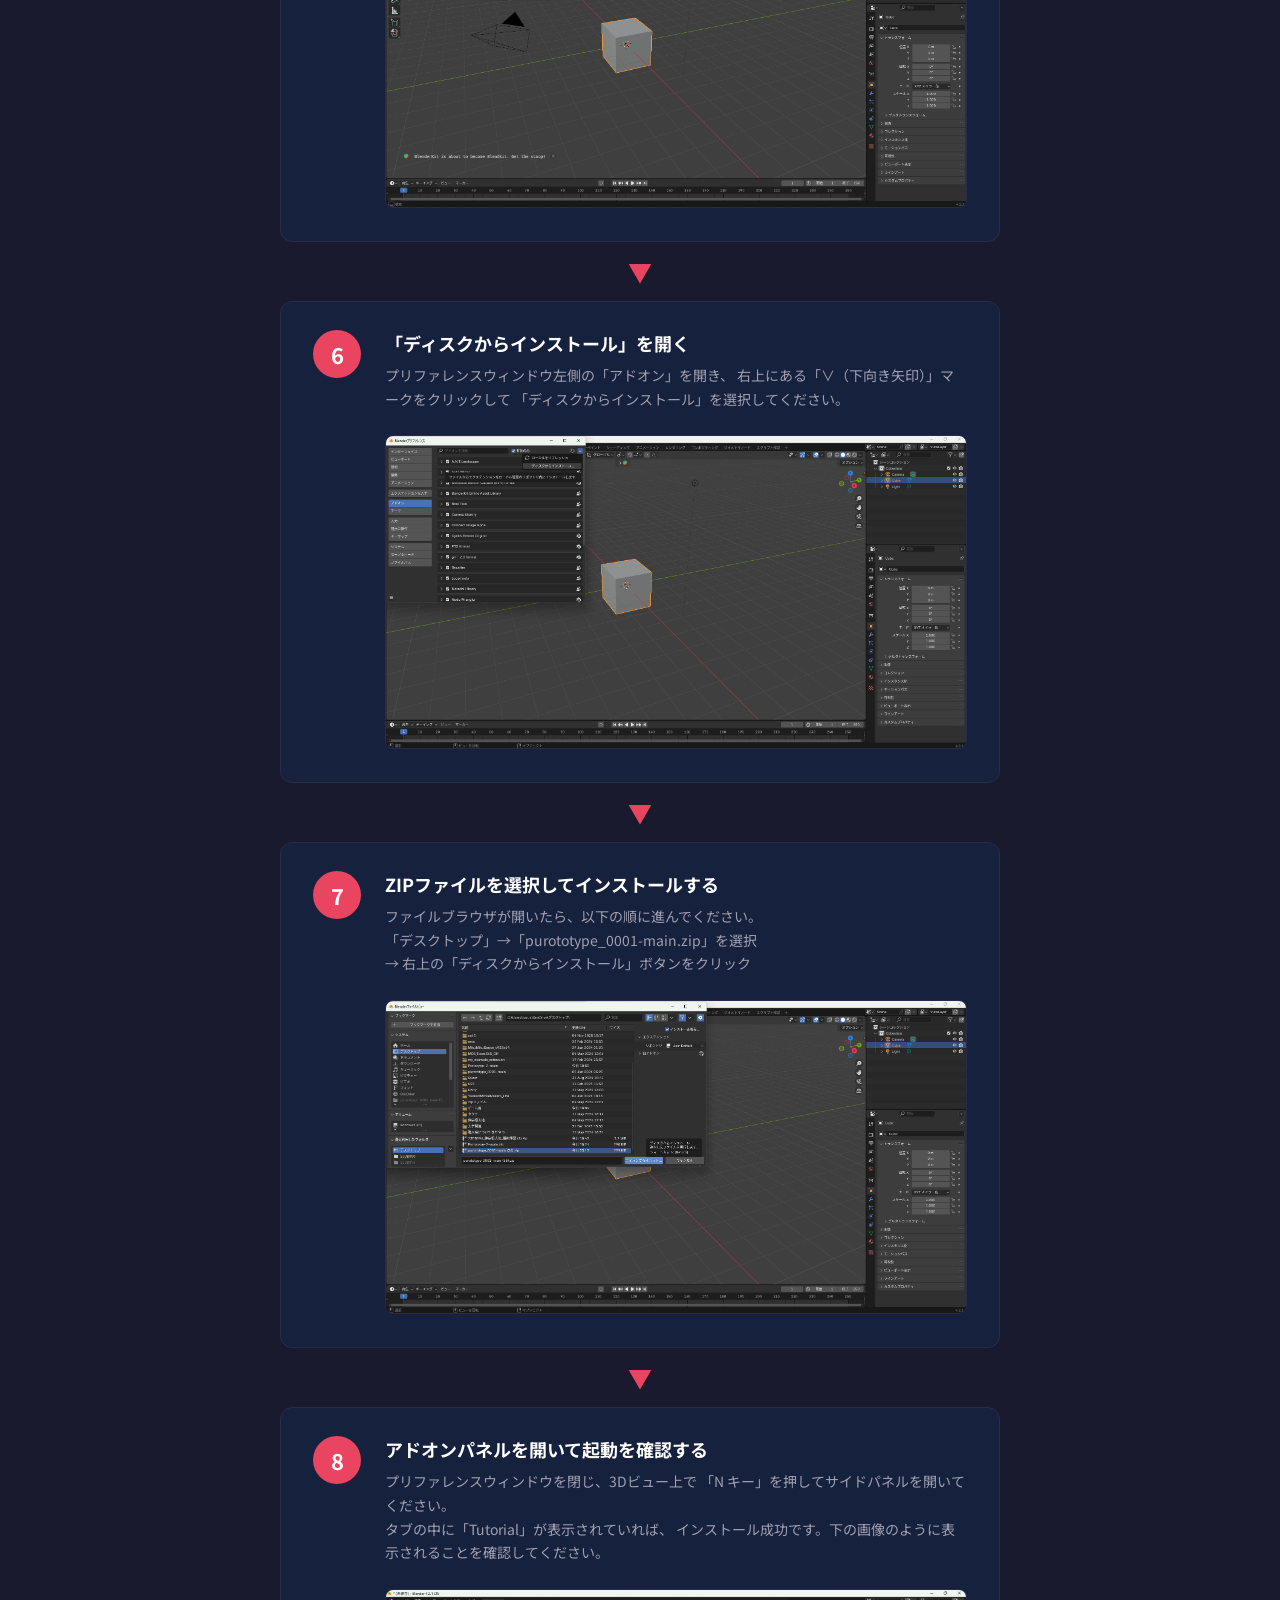
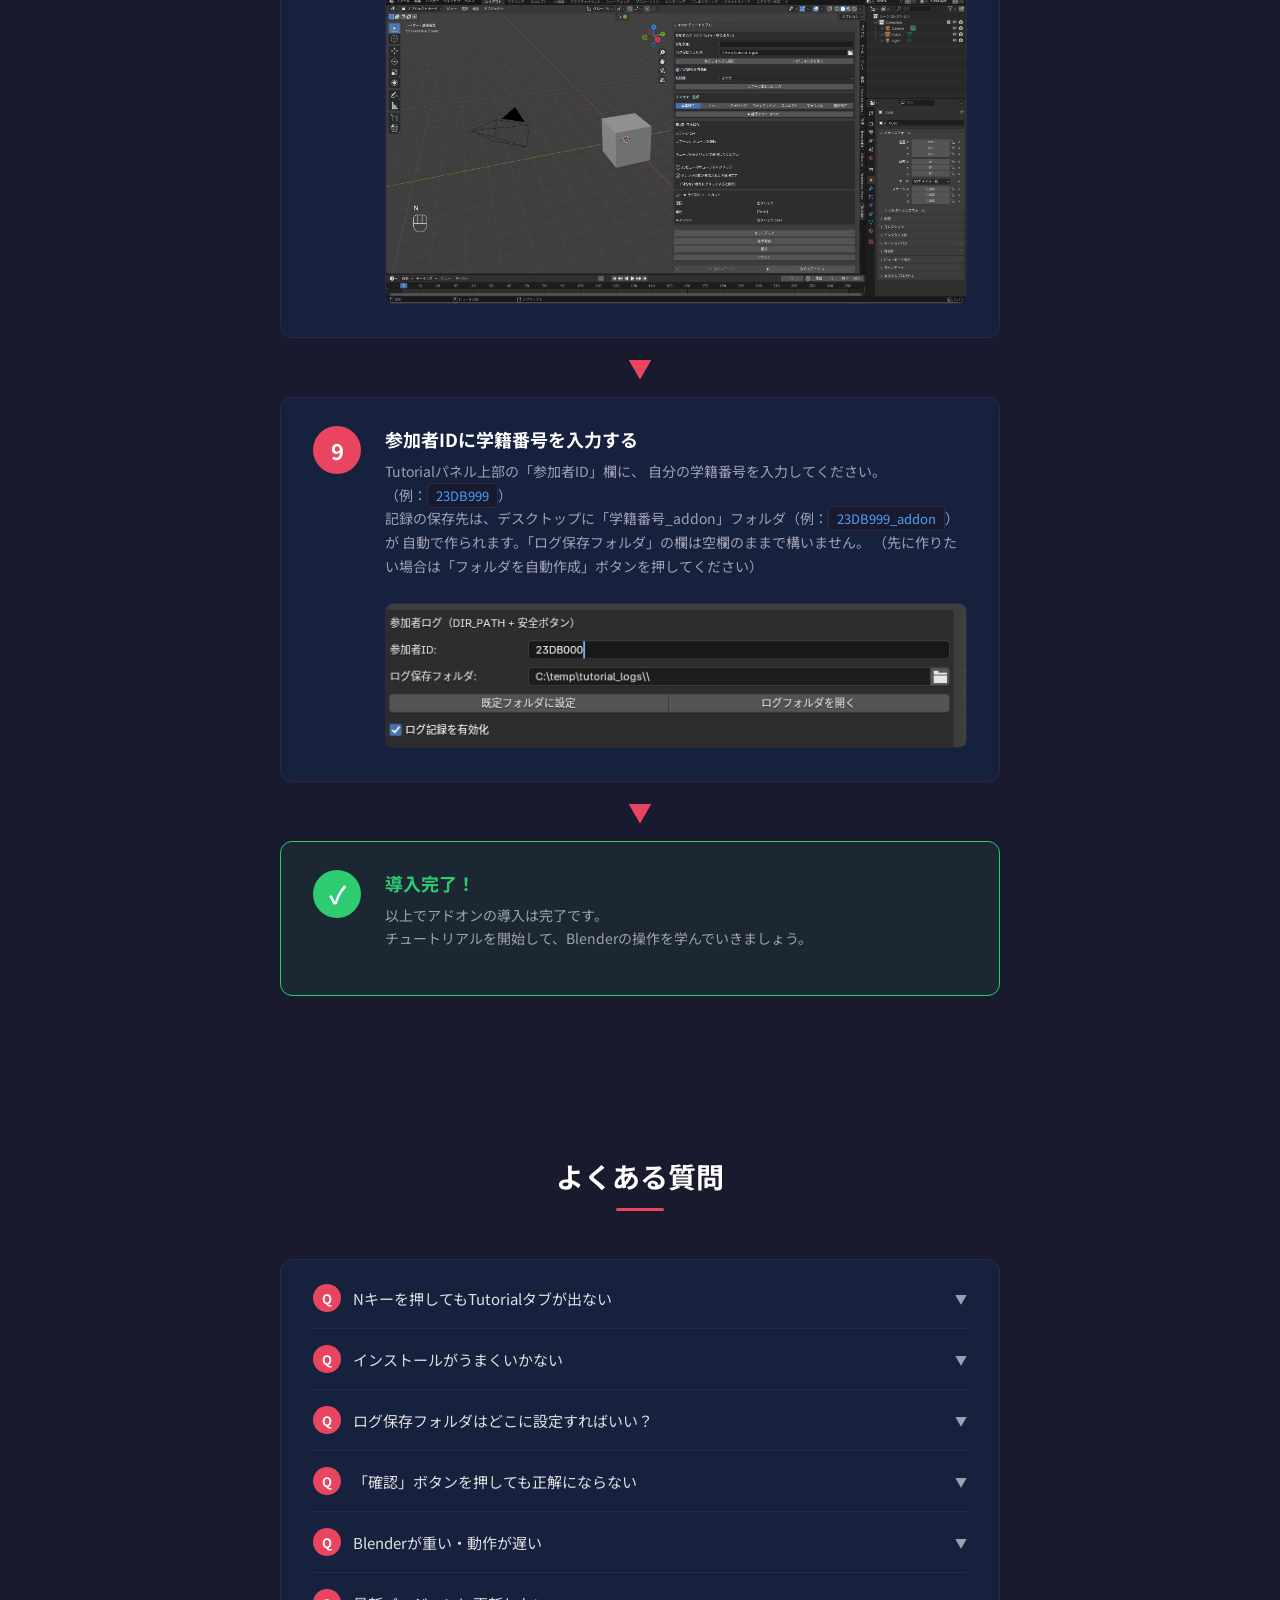
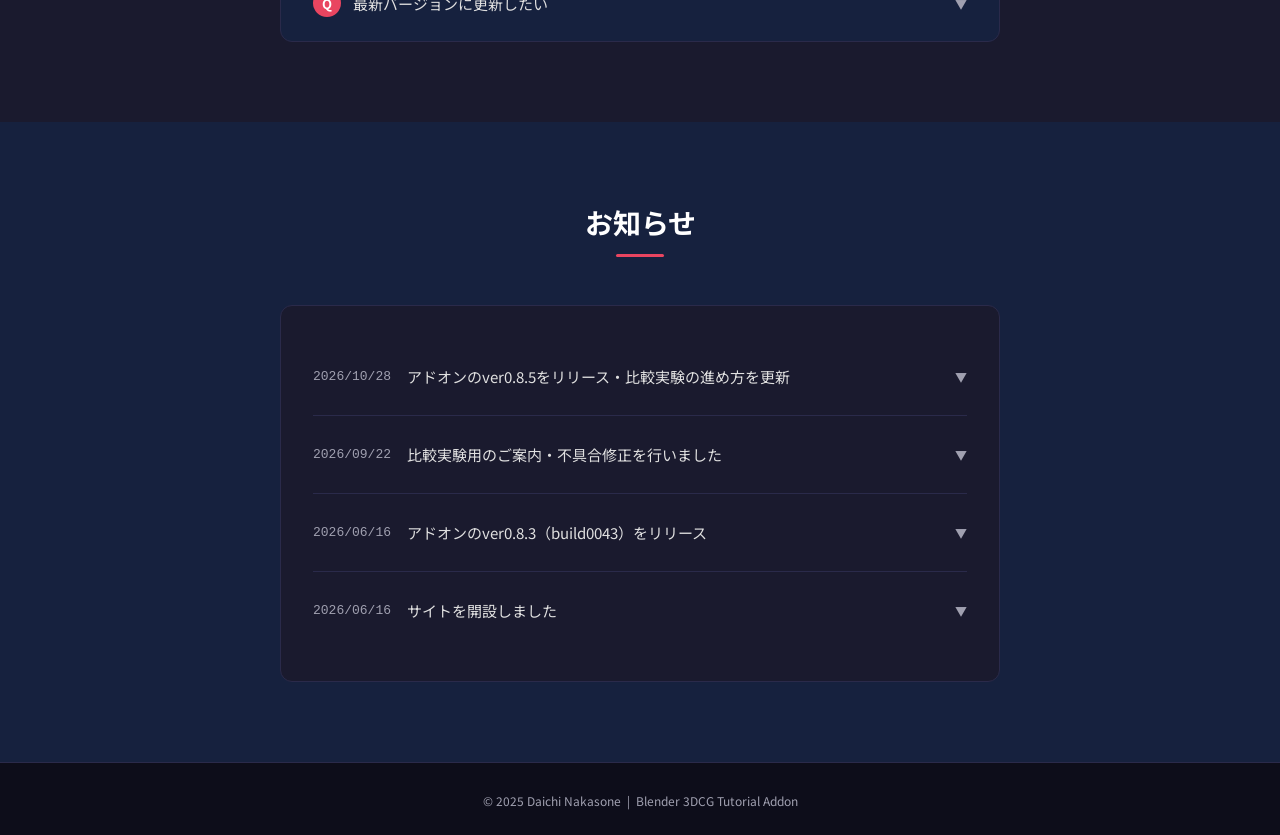
==== commit 67167bed: "比較実験の当日案内ページを追加 参加者用の手順（学習・確認テスト・ログ提出）をまとめた experiment.html を追加。 ?g=addon / ?g=video で自分の方式だけ表示できる。 " ====
--- a/index.html
+++ b/index.html
@@ -103,6 +103,8 @@
 
       </div>
       <p class="section-note">
+        <a href="experiment.html" class="card-btn card-btn--green">当日の案内ページ（参加者用）</a><br>
+        実験当日の進め方を、手順に沿って説明しています。<br><br>
         ※確認テストはヒントなし・資料の持ち込みなしで行います。<br>
         ※テストが終わったら、このページ上部（リンク集）の「アンケートに答える」から回答してください。
         アンケート冒頭の「今回はどちらの方法で取り組みましたか」で、A（アドオン版）／B（動画版）を選択します。
--- a/css/style.css
+++ b/css/style.css
@@ -690,3 +690,156 @@
     padding-left: 18px;
   }
 }
+
+/* 当日の案内ページ */
+.hero--small {
+  padding: 72px 24px 56px;
+}
+
+.flow-list {
+  max-width: 720px;
+  margin: 0 auto;
+  display: flex;
+  flex-direction: column;
+  gap: 16px;
+  counter-reset: flow;
+}
+
+.flow-list li {
+  display: flex;
+  gap: 20px;
+  align-items: flex-start;
+  background-color: var(--color-bg);
+  border: 1px solid var(--color-border);
+  border-radius: 12px;
+  padding: 20px 24px;
+}
+
+.flow-time {
+  flex-shrink: 0;
+  min-width: 84px;
+  text-align: center;
+  padding: 6px 10px;
+  border-radius: 999px;
+  background-color: var(--color-accent);
+  color: #fff;
+  font-size: 13px;
+  font-weight: 700;
+}
+
+.flow-list strong {
+  display: block;
+  font-size: 16px;
+  color: #fff;
+  margin-bottom: 4px;
+}
+
+.flow-list p {
+  font-size: 14px;
+  color: var(--color-text-dim);
+  line-height: 1.7;
+}
+
+.note-box {
+  max-width: 720px;
+  margin: 0 auto;
+  background-color: var(--color-surface);
+  border: 1px solid var(--color-border);
+  border-radius: 12px;
+  padding: 24px 32px;
+}
+
+.note-box ul,
+.plain-list {
+  list-style: disc;
+  padding-left: 20px;
+}
+
+.note-box li,
+.plain-list li {
+  font-size: 14px;
+  color: var(--color-text-dim);
+  line-height: 1.8;
+  margin-bottom: 8px;
+}
+
+.note-box li strong {
+  color: #fff;
+}
+
+.guide-selector {
+  text-align: center;
+}
+
+.guide-selector .section-desc {
+  margin-bottom: 24px;
+}
+
+.guide-btns {
+  display: flex;
+  gap: 16px;
+  justify-content: center;
+  flex-wrap: wrap;
+}
+
+.guide-btn {
+  padding: 16px 40px;
+  background-color: var(--color-blue);
+  color: #fff;
+  font-size: 17px;
+  font-weight: 700;
+  border: none;
+  border-radius: 8px;
+  cursor: pointer;
+  font-family: var(--font);
+  transition: opacity 0.2s;
+}
+
+.guide-btn:hover {
+  opacity: 0.85;
+}
+
+.guide-btn--red {
+  background-color: var(--color-accent);
+}
+
+.group-title {
+  max-width: 720px;
+  margin: 0 auto 24px;
+  padding: 10px 20px;
+  border-left: 6px solid var(--color-blue);
+  background-color: var(--color-bg);
+  font-size: 18px;
+  font-weight: 700;
+  color: #fff;
+}
+
+.group-title--red {
+  border-left-color: var(--color-accent);
+}
+
+.step-link-btn--red {
+  background-color: var(--color-accent);
+}
+
+.step-link-btn--green {
+  background-color: var(--color-green);
+}
+
+.step-body .plain-list li {
+  color: var(--color-text-dim);
+}
+
+@media (max-width: 768px) {
+  .flow-list li {
+    flex-direction: column;
+    gap: 10px;
+  }
+  .note-box {
+    padding: 20px 18px;
+  }
+}
+
+.guide-group[hidden] {
+  display: none;
+}
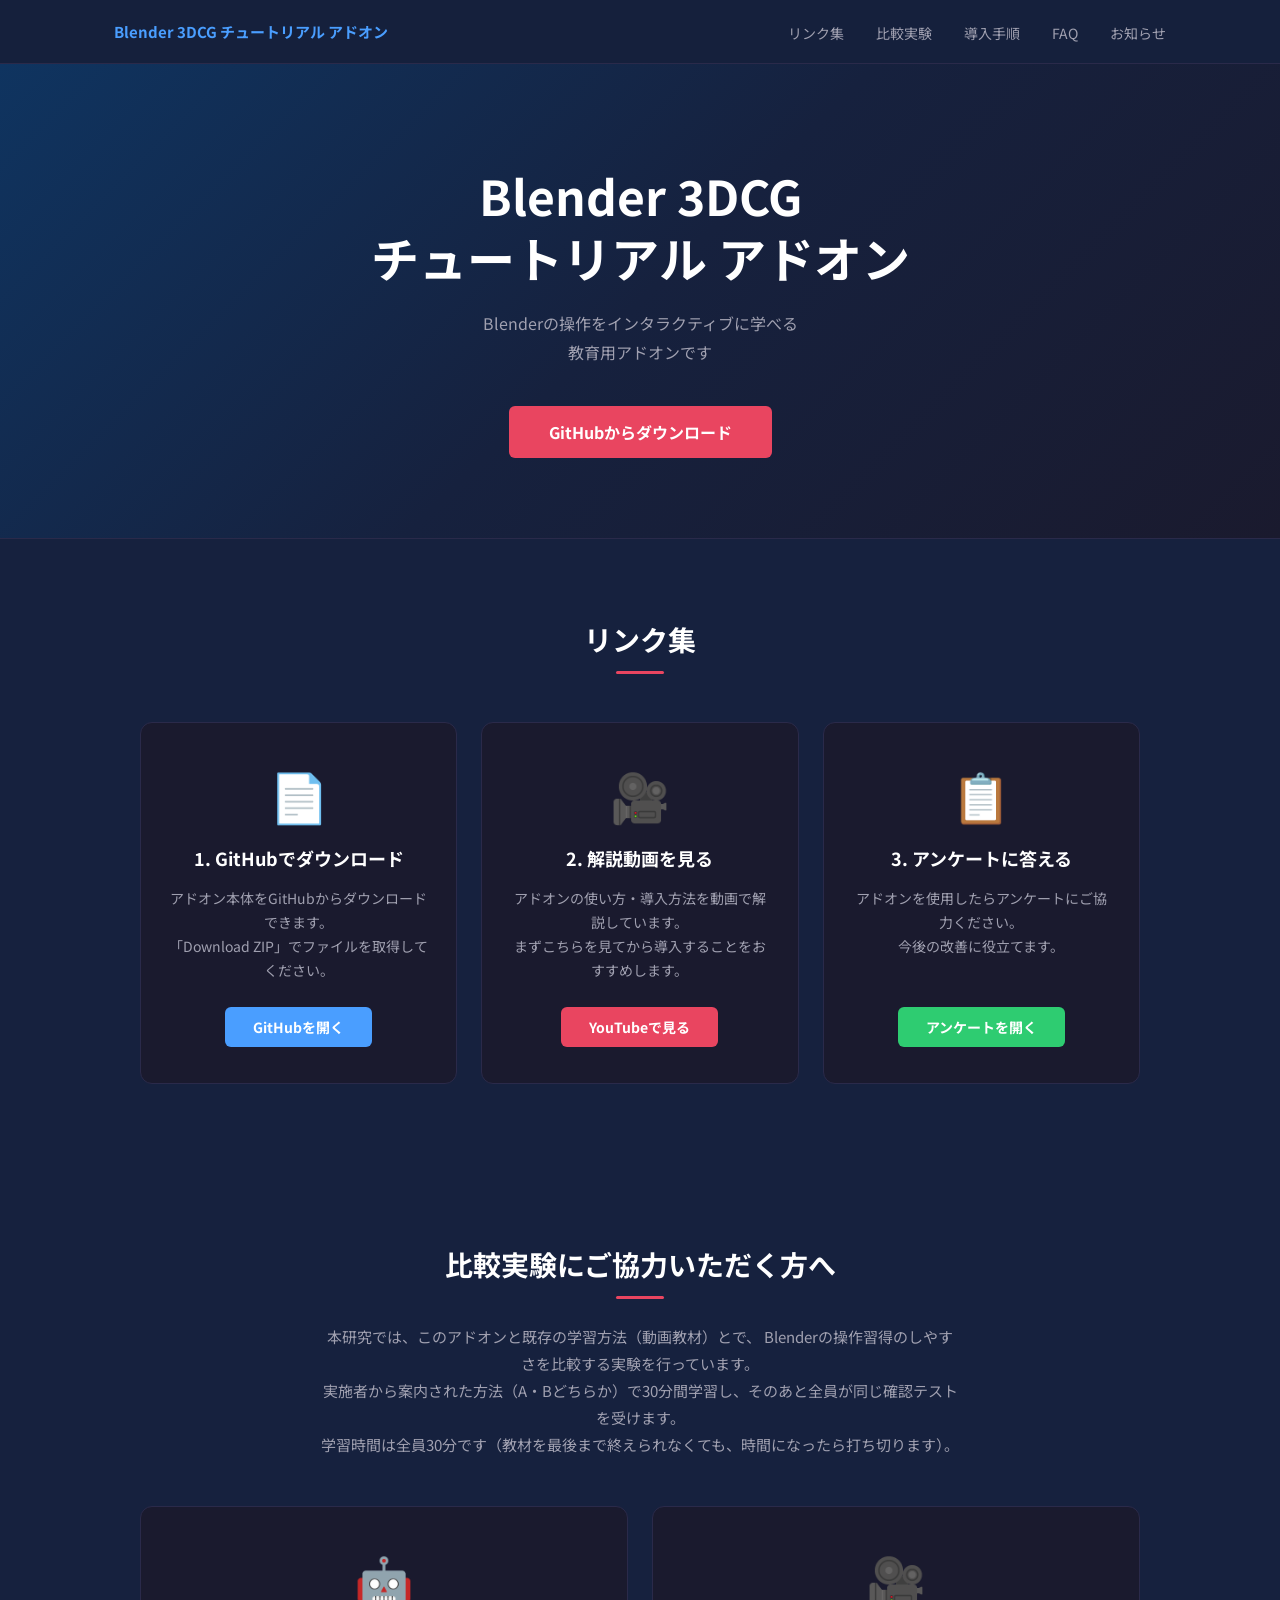
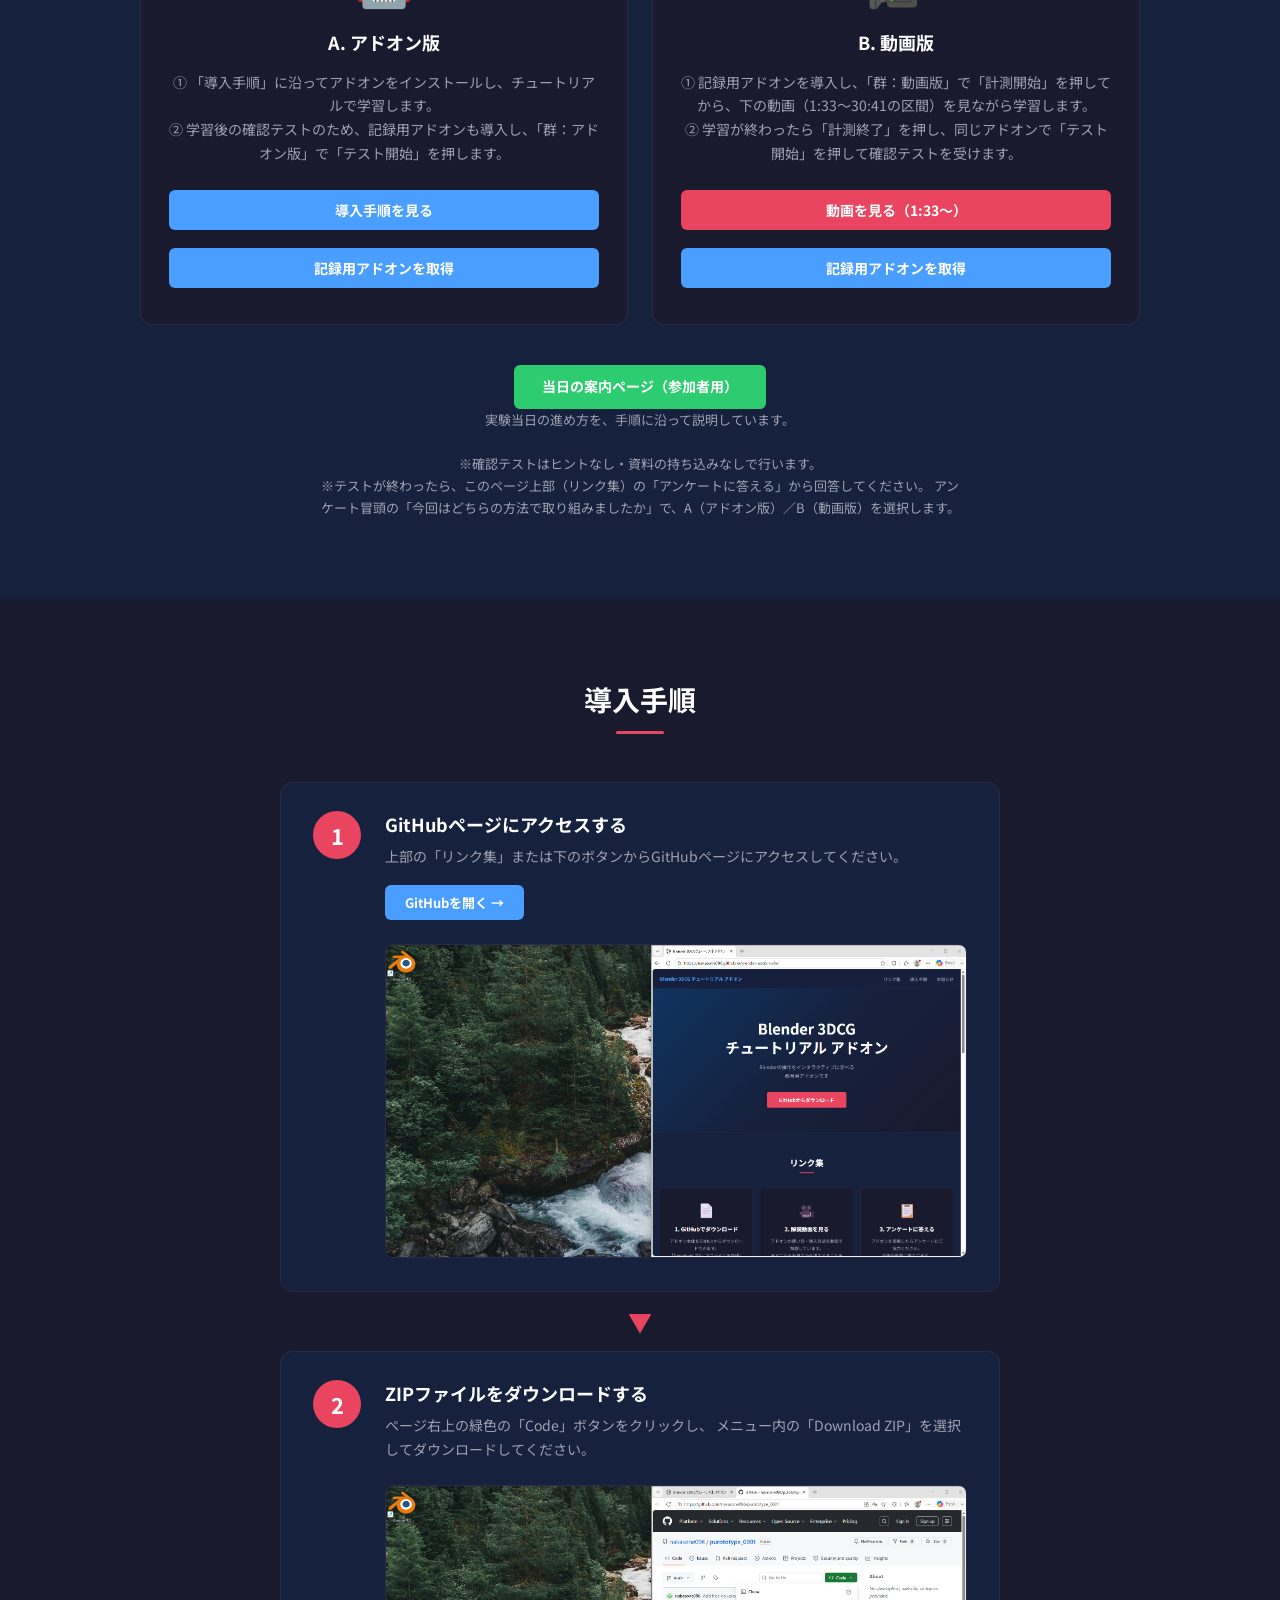
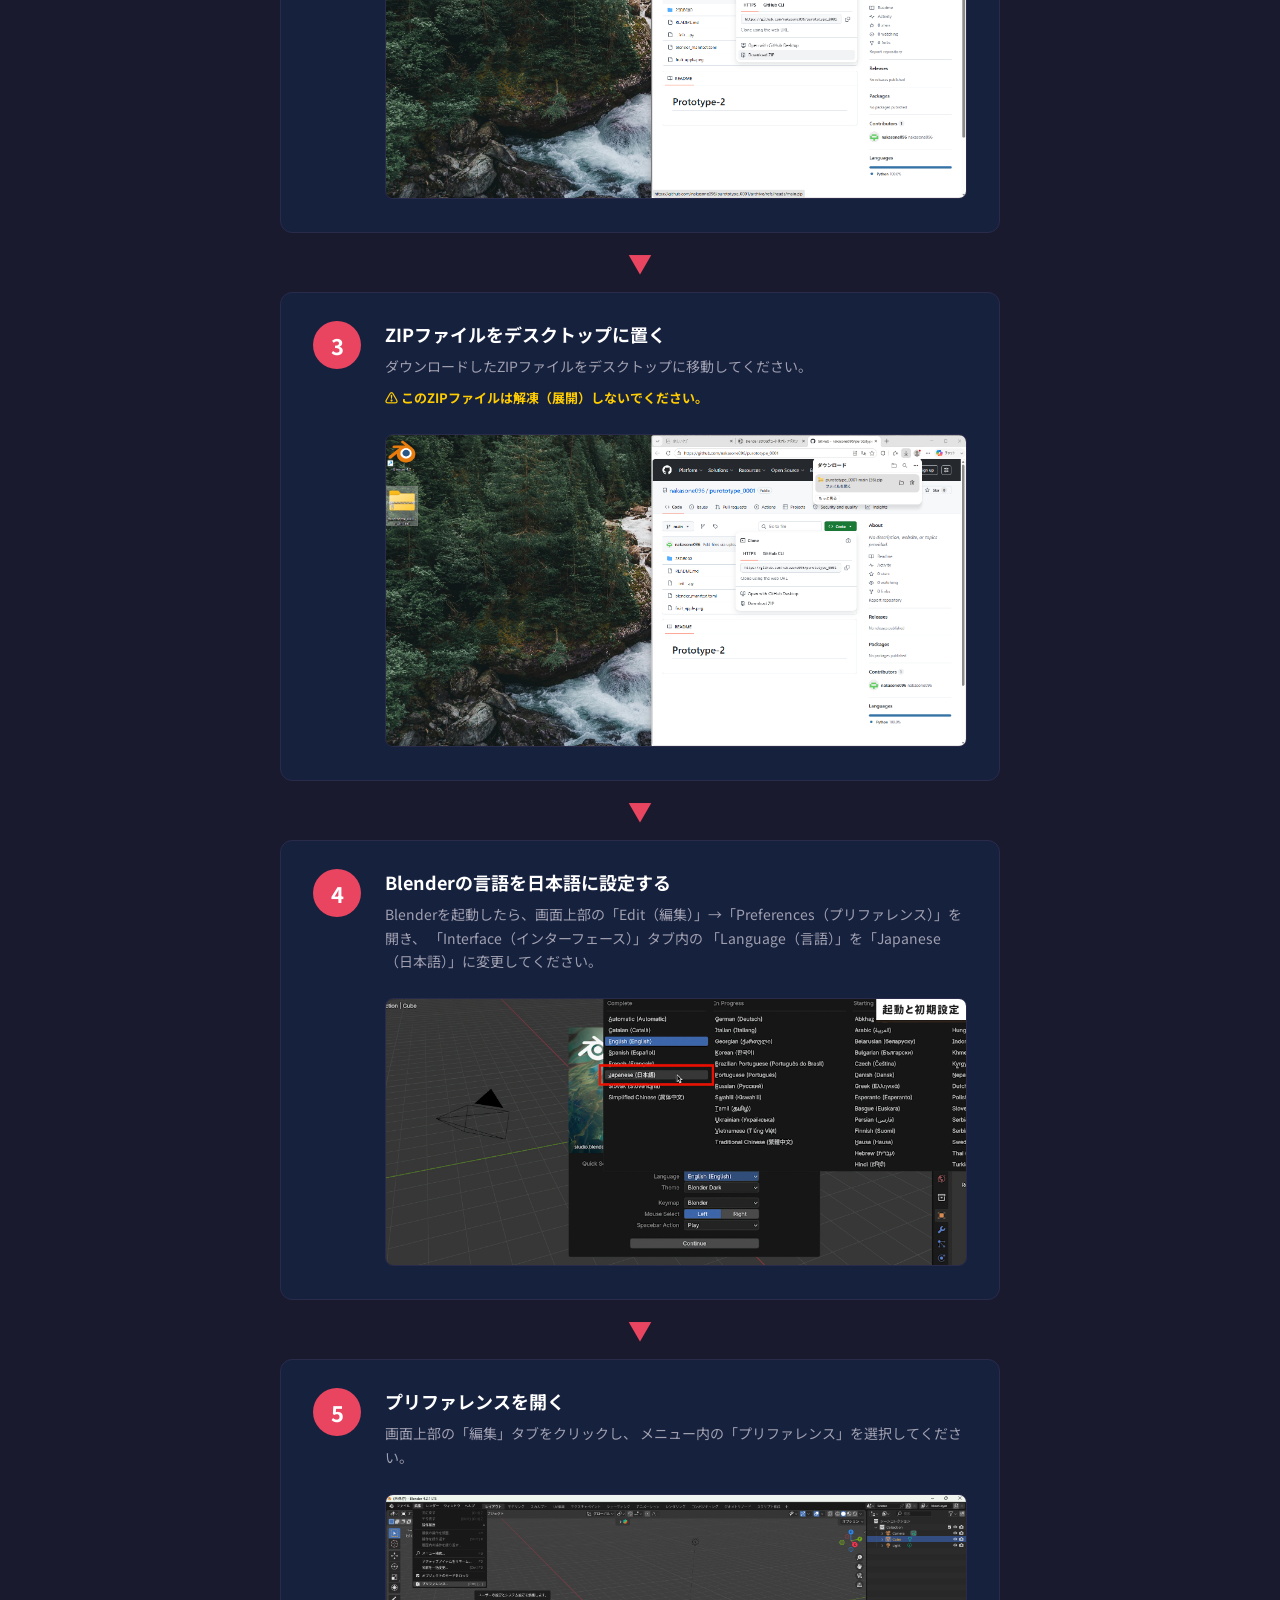
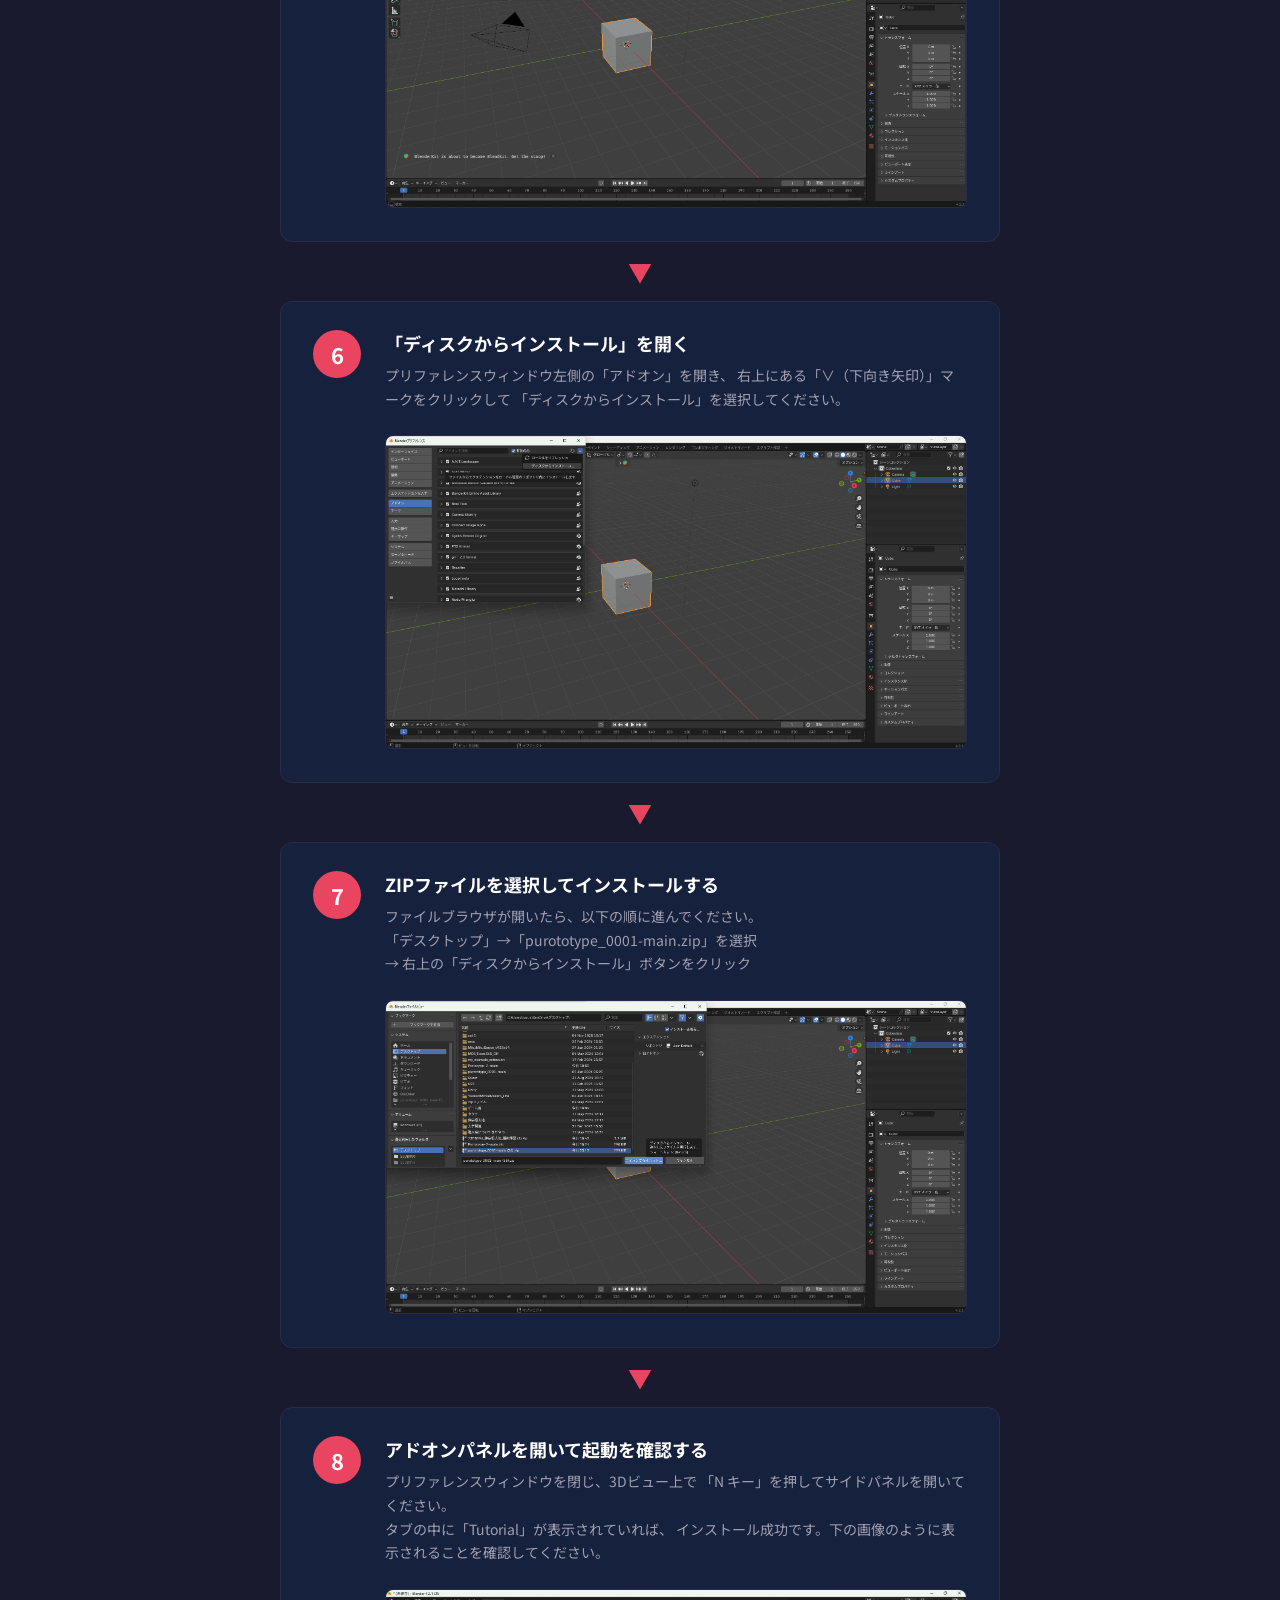
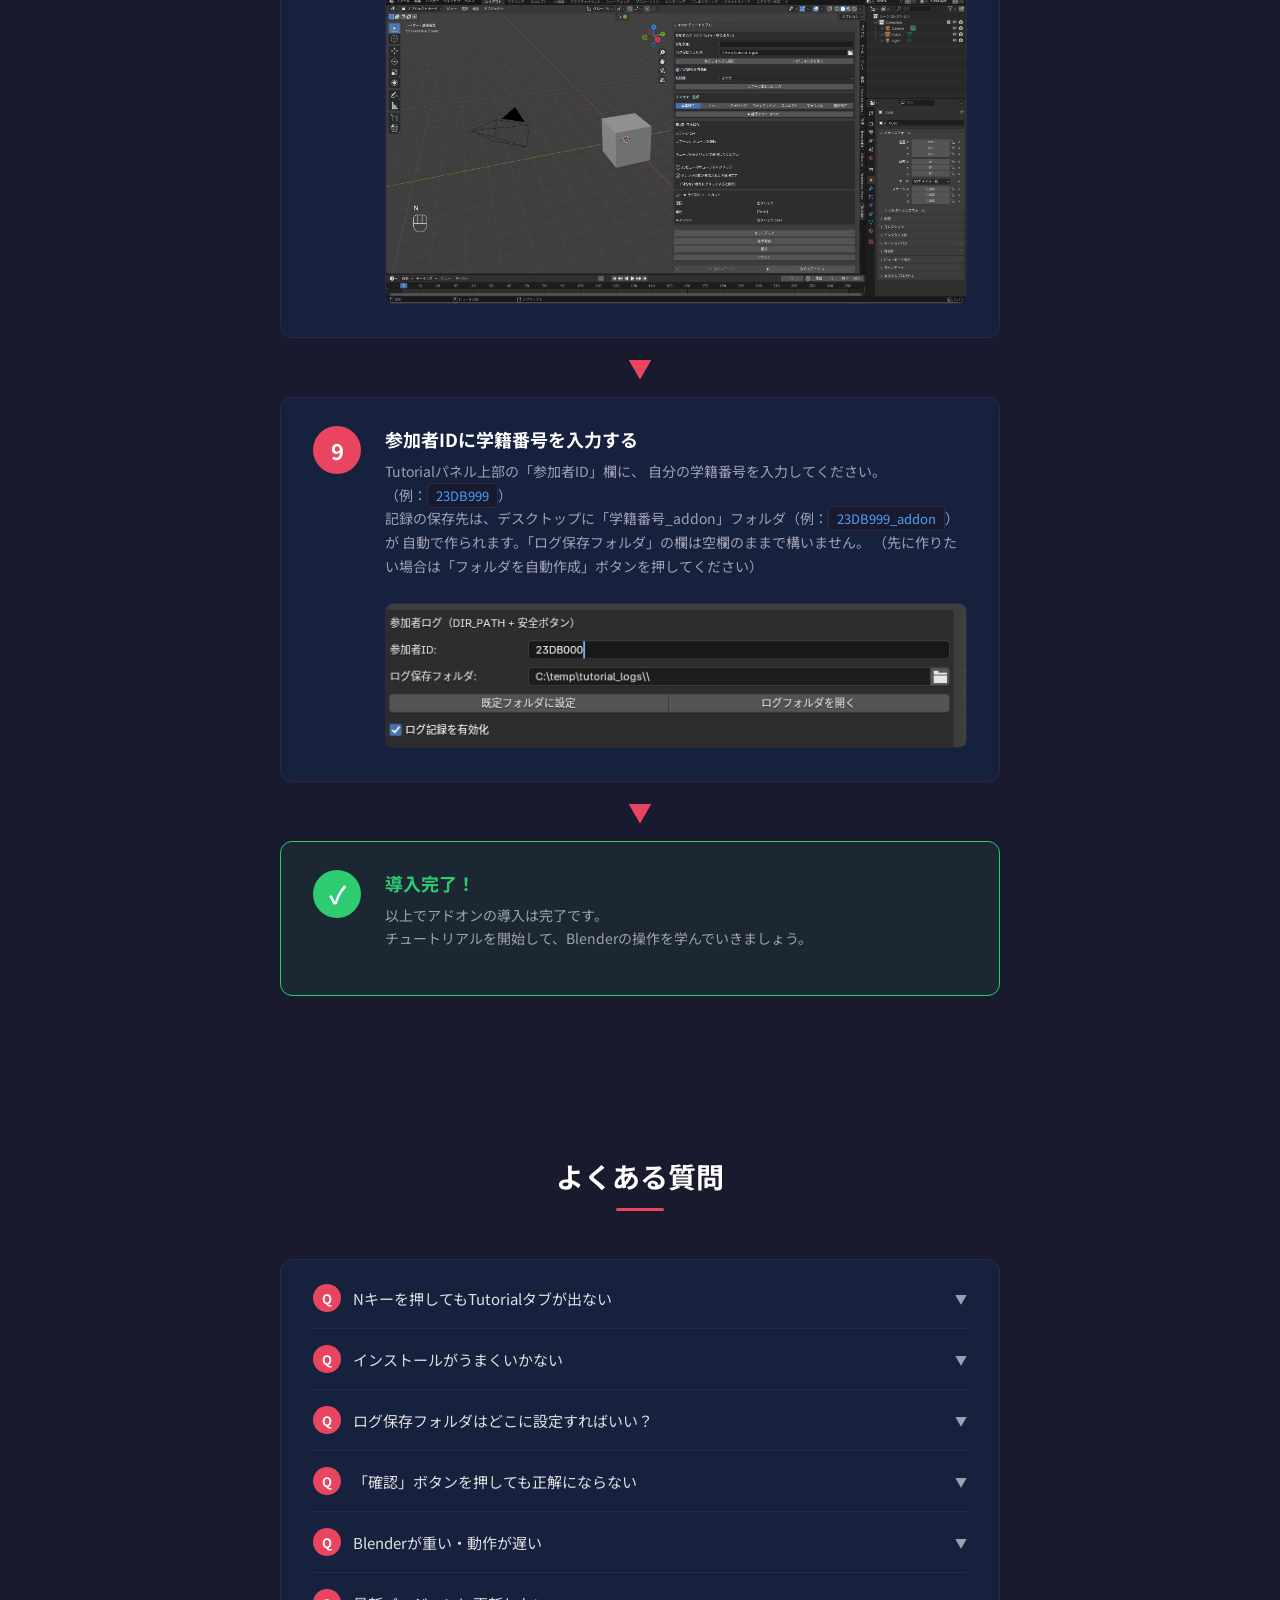
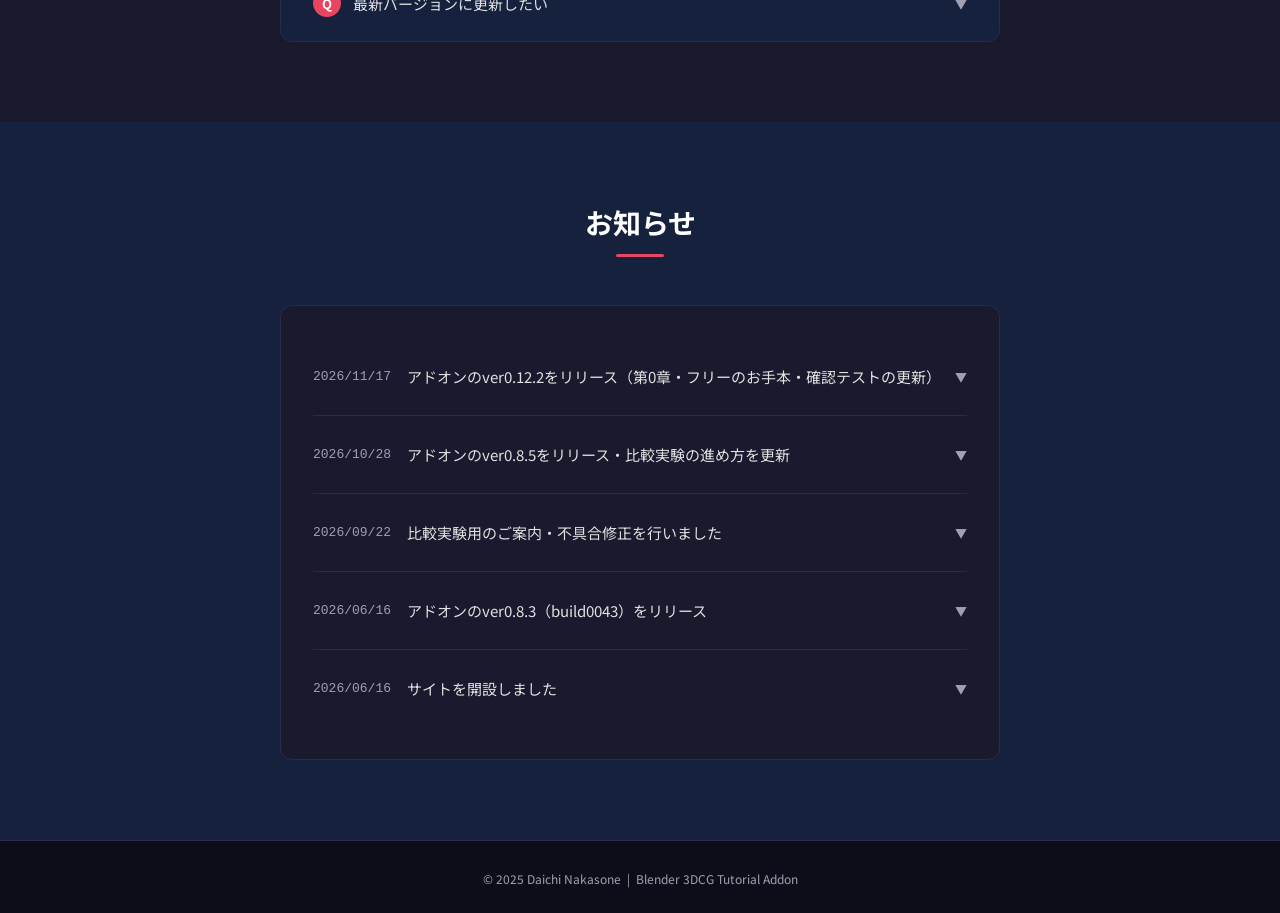
==== commit 5ad165bf: "お知らせ：ver0.12.2のリリース（第0章・フリーのお手本・確認テスト更新など）を追加 Co-Authored-By: Claude Sonnet 5.5 <noreply@anthropic.c" ====
--- a/index.html
+++ b/index.html
@@ -398,6 +398,30 @@
             </div>
           </div>
           ============================================ -->
+
+        <div class="news-item">
+          <button class="news-header" onclick="toggleNews(this)">
+            <span class="news-date">2026/11/17</span>
+            <span class="news-title">アドオンのver0.12.2をリリース（第0章・フリーのお手本・確認テストの更新）</span>
+            <span class="news-arrow">▼</span>
+          </button>
+          <div class="news-body">
+            <p class="news-patch">パッチノート｜ver0.8.5 → ver0.12.2</p>
+            <p>友人のテスト協力でいただいた感想をもとに、変更した点は以下です</p>
+            <ul>
+              <li><strong>第0章「基本知識」を追加</strong>しました。最初に【セットアップ】を押すと、使い方と画面の見方（4ページ）の説明が表示されます。読んだら【確認】を押して、第1章へ進みます</li>
+              <li><strong>難易度（かんたん／ふつう／むずかしい）</strong>を選べるようにしました。学習の途中で変えることもできます。「ふつう」「むずかしい」では、手順を隠して、機能の説明だけが出ます</li>
+              <li>チャプター選択に<strong>【フリー】</strong>を追加しました。判定のない自由な練習の場で、【セットアップ】を押すと、何もない空のシーンから始められます。余った時間のお題として、<strong>「お手本」（ミニチュアハウス・三角コーン）</strong>を3Dで出して、似せて作ることもできます（見るだけで、動かせません）</li>
+              <li>【確認】ボタンを中心に画面を整理しました。誤って最初からやり直してしまうことがないよう、リセットボタンは通常の画面から外しました。機能の説明は「名前｜説明」の2列で、見やすくしました。チャプターのボタンも2段にしました</li>
+              <li>一部のステージの説明と判定を見直しました（第1章ステージ5、第3章、第4章）。第4章では、数値を調整したあと、もう一段上の操作で確かめる内容にしました</li>
+              <li><strong>確認テスト（記録用アドオン v0.4.0）</strong>：すべての課題を①②③の3つの手順にしました。課題の文章を見やすく区切り、パネルの幅に合わせて表示するようにしました。総合課題の色の指定は「色相0・彩度1・明度1の、真っ赤」です</li>
+              <li>テストが終わると、提出用の<strong>.zipファイルが自動で作られる</strong>ようになりました。アンケートには、フォルダではなく、この.zipファイルをアップロードしてください</li>
+              <li>不具合を修正しました：フリーを開いたまま確認テストを始めると、画面が切り替わらなくなる問題／総合課題の粗さの判定が合わない問題</li>
+            </ul>
+            <p>更新するときは、下の「最新バージョンに更新したい」の手順をご覧ください。</p>
+            <p class="news-thanks">ご協力ありがとうございます。</p>
+          </div>
+        </div>
 
         <div class="news-item">
           <button class="news-header" onclick="toggleNews(this)">
--- a/css/style.css
+++ b/css/style.css
@@ -843,3 +843,32 @@
 .guide-group[hidden] {
   display: none;
 }
+
+
+/* フリー・余った時間のお手本（画像2枚を横に並べる） */
+.ref-box {
+  margin-top: 12px;
+  padding: 12px 14px;
+  border: 1px dashed var(--color-border);
+  border-radius: 8px;
+}
+.ref-row {
+  display: flex;
+  gap: 12px;
+  margin-top: 8px;
+}
+.ref-row figure {
+  flex: 1 1 0;
+  margin: 0;
+}
+.ref-row figcaption {
+  text-align: center;
+  font-size: 14px;
+  margin-top: 4px;
+}
+.ref-row .step-img {
+  margin-top: 0;
+}
+@media (max-width: 600px) {
+  .ref-row { flex-direction: column; }
+}
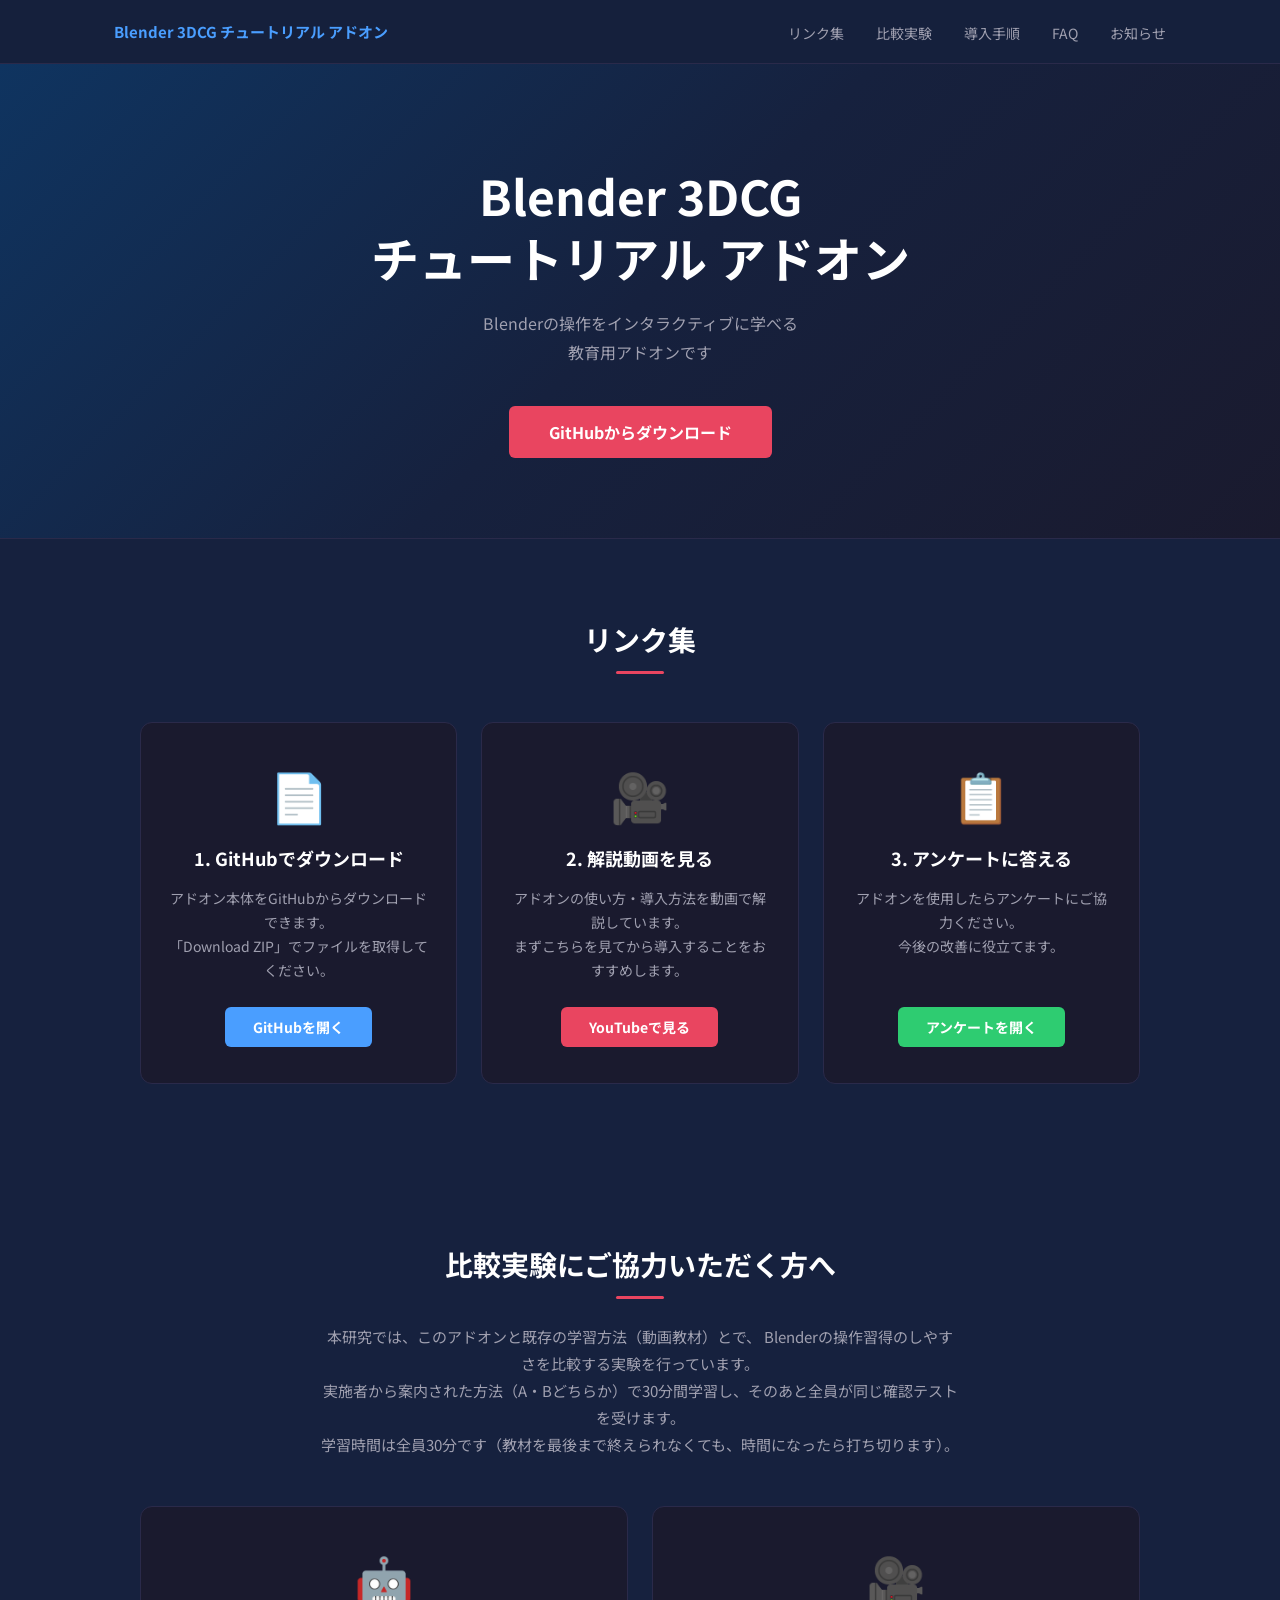
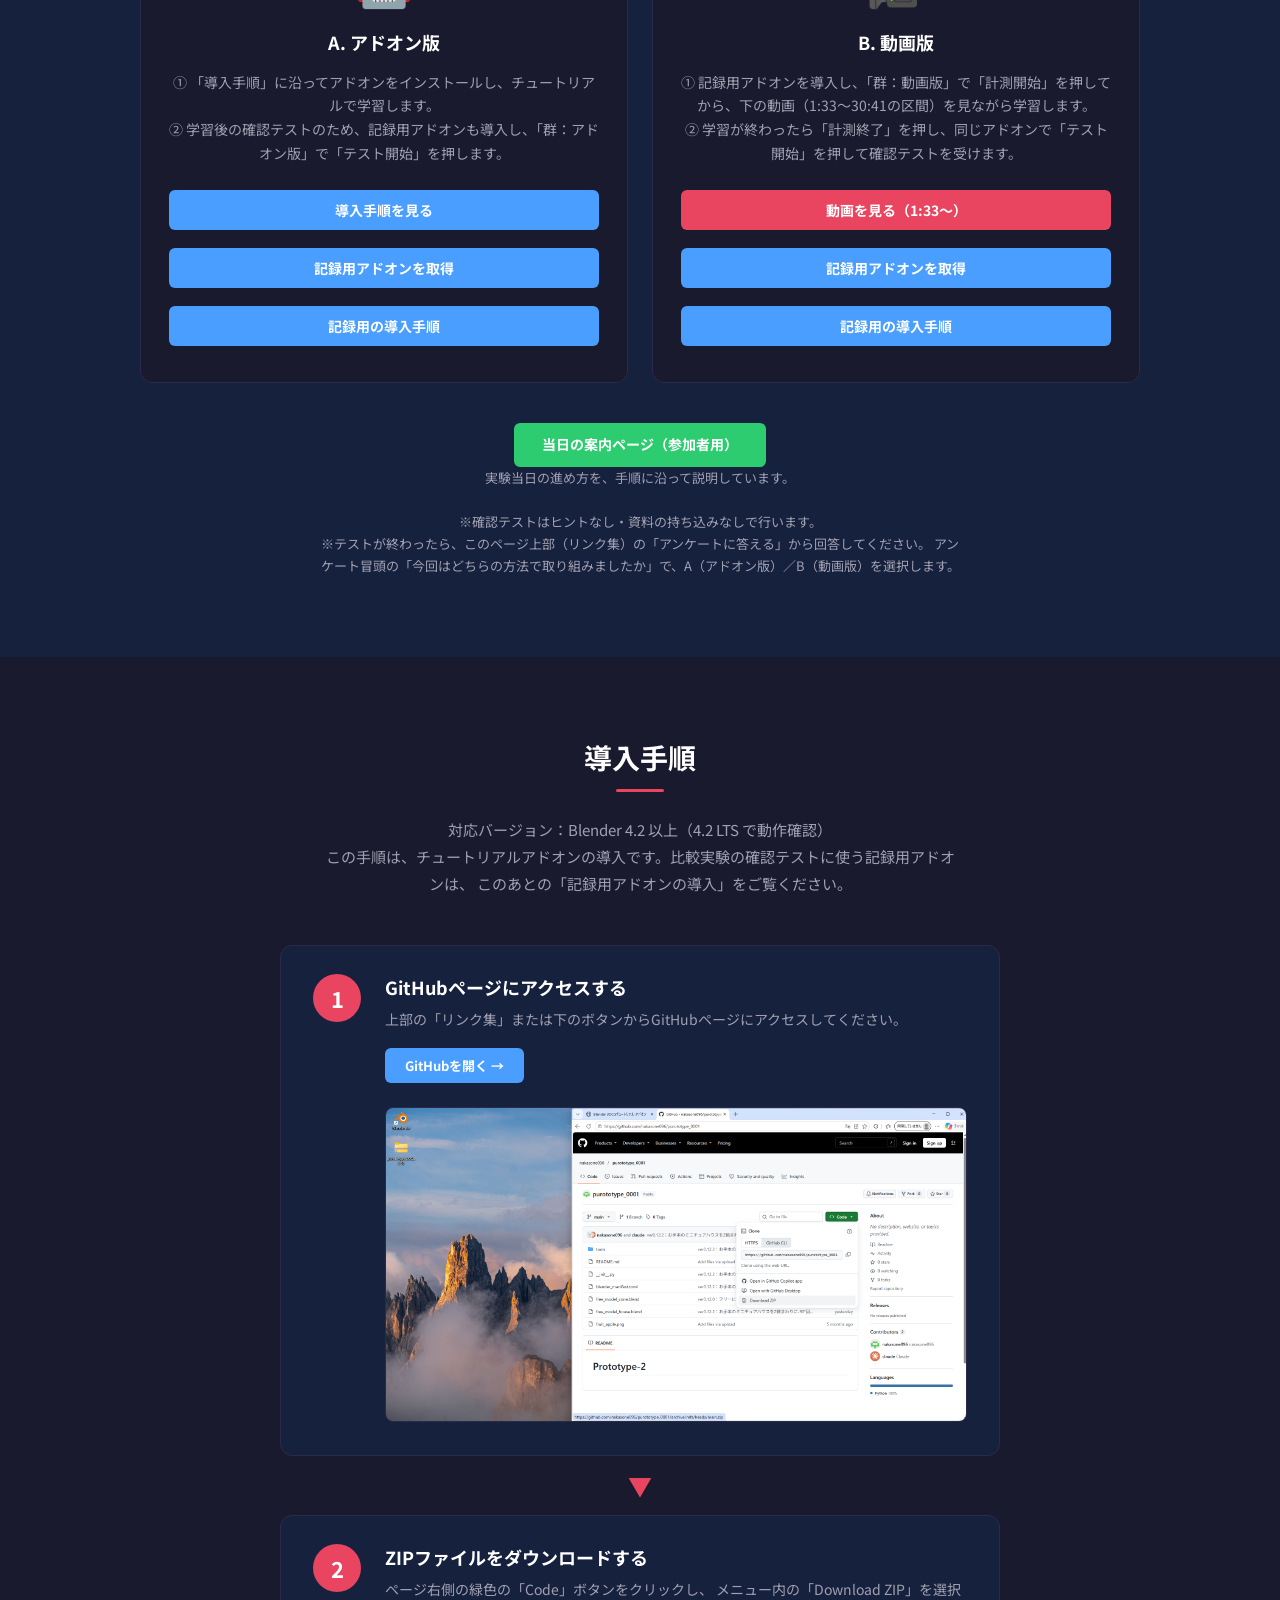
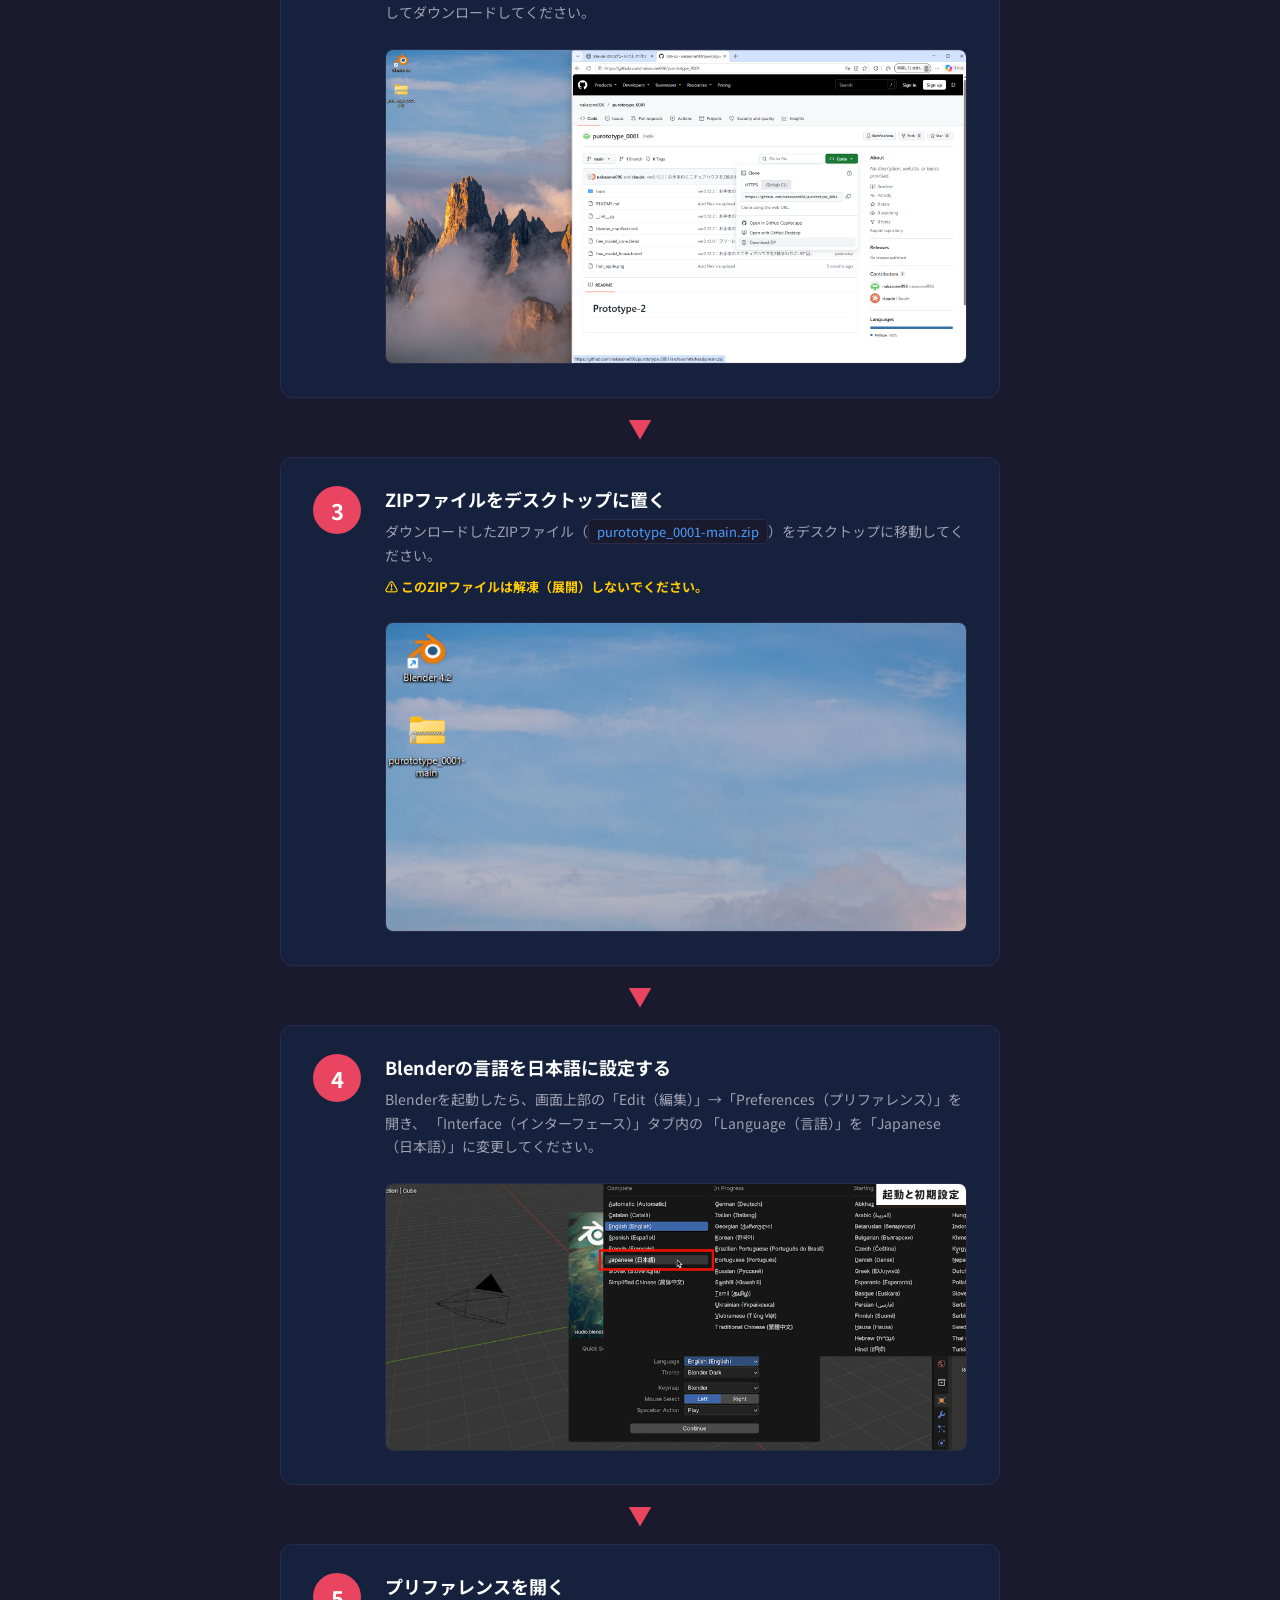
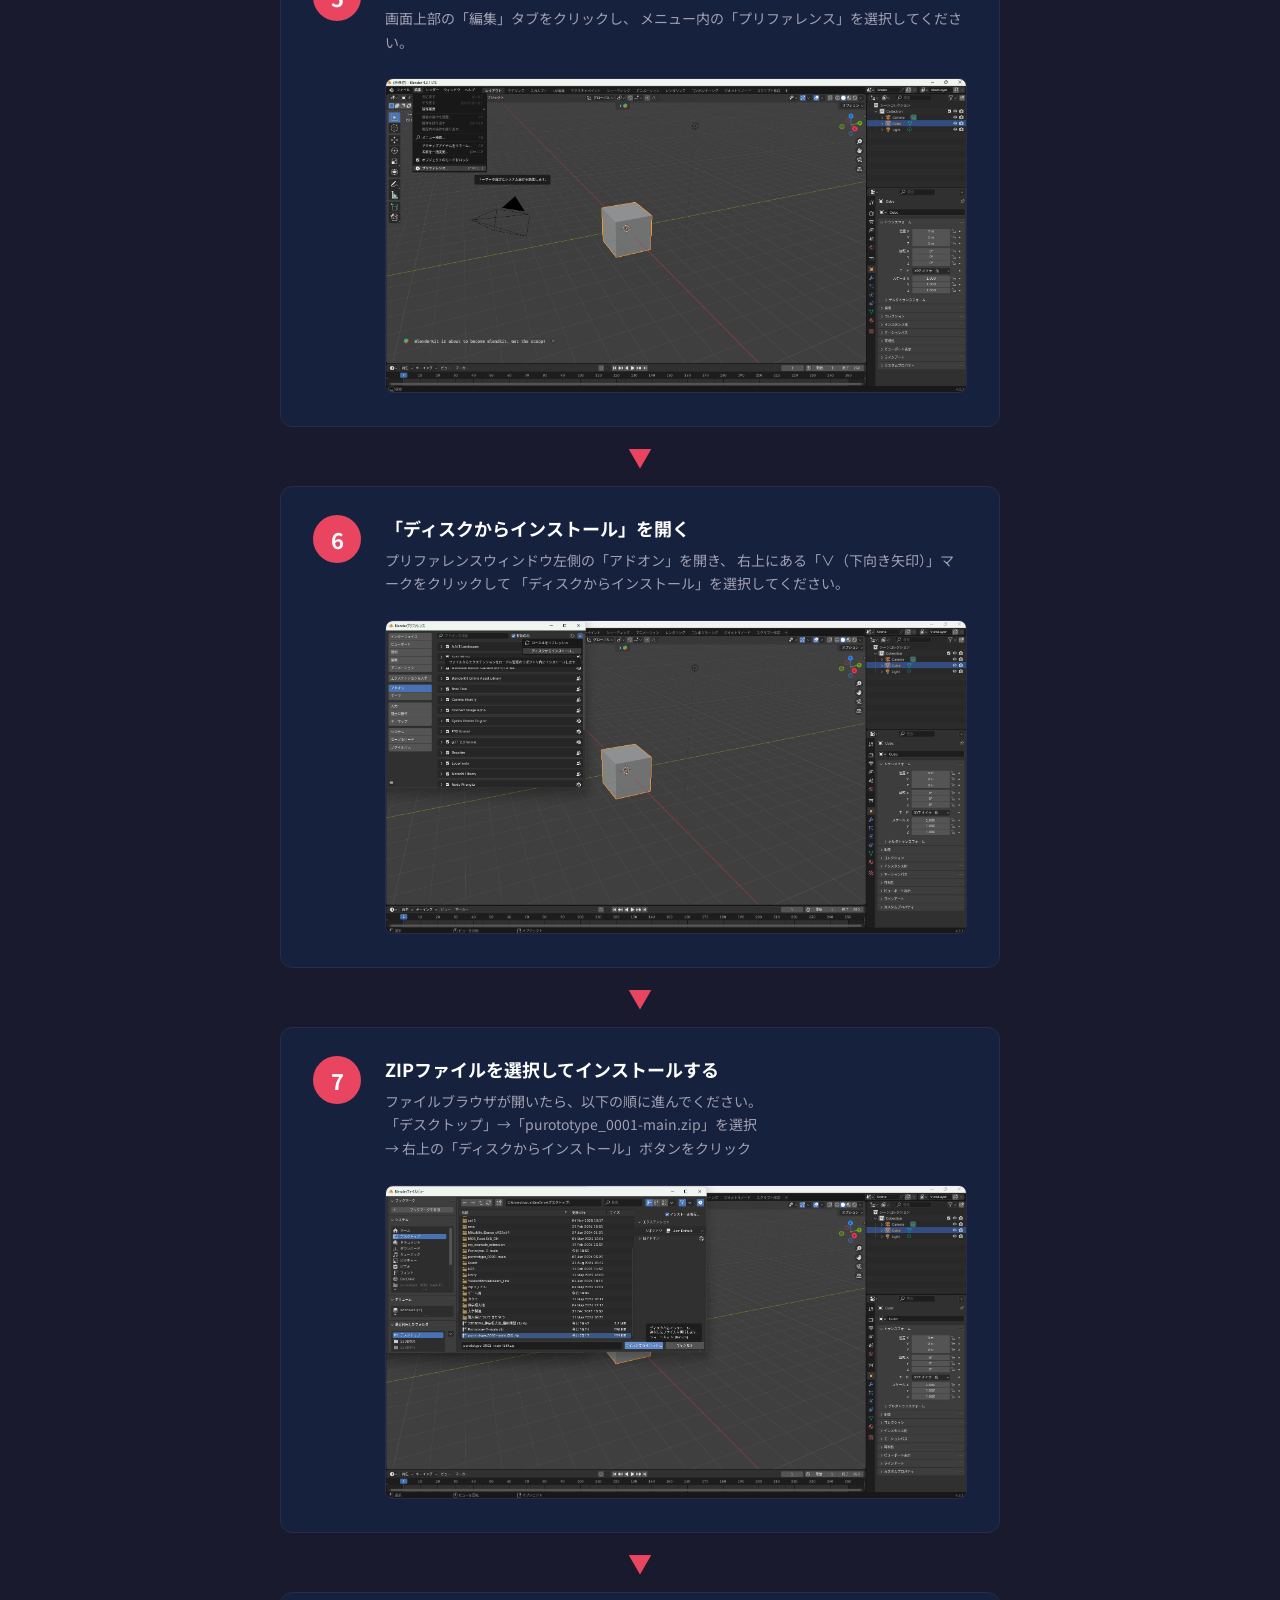
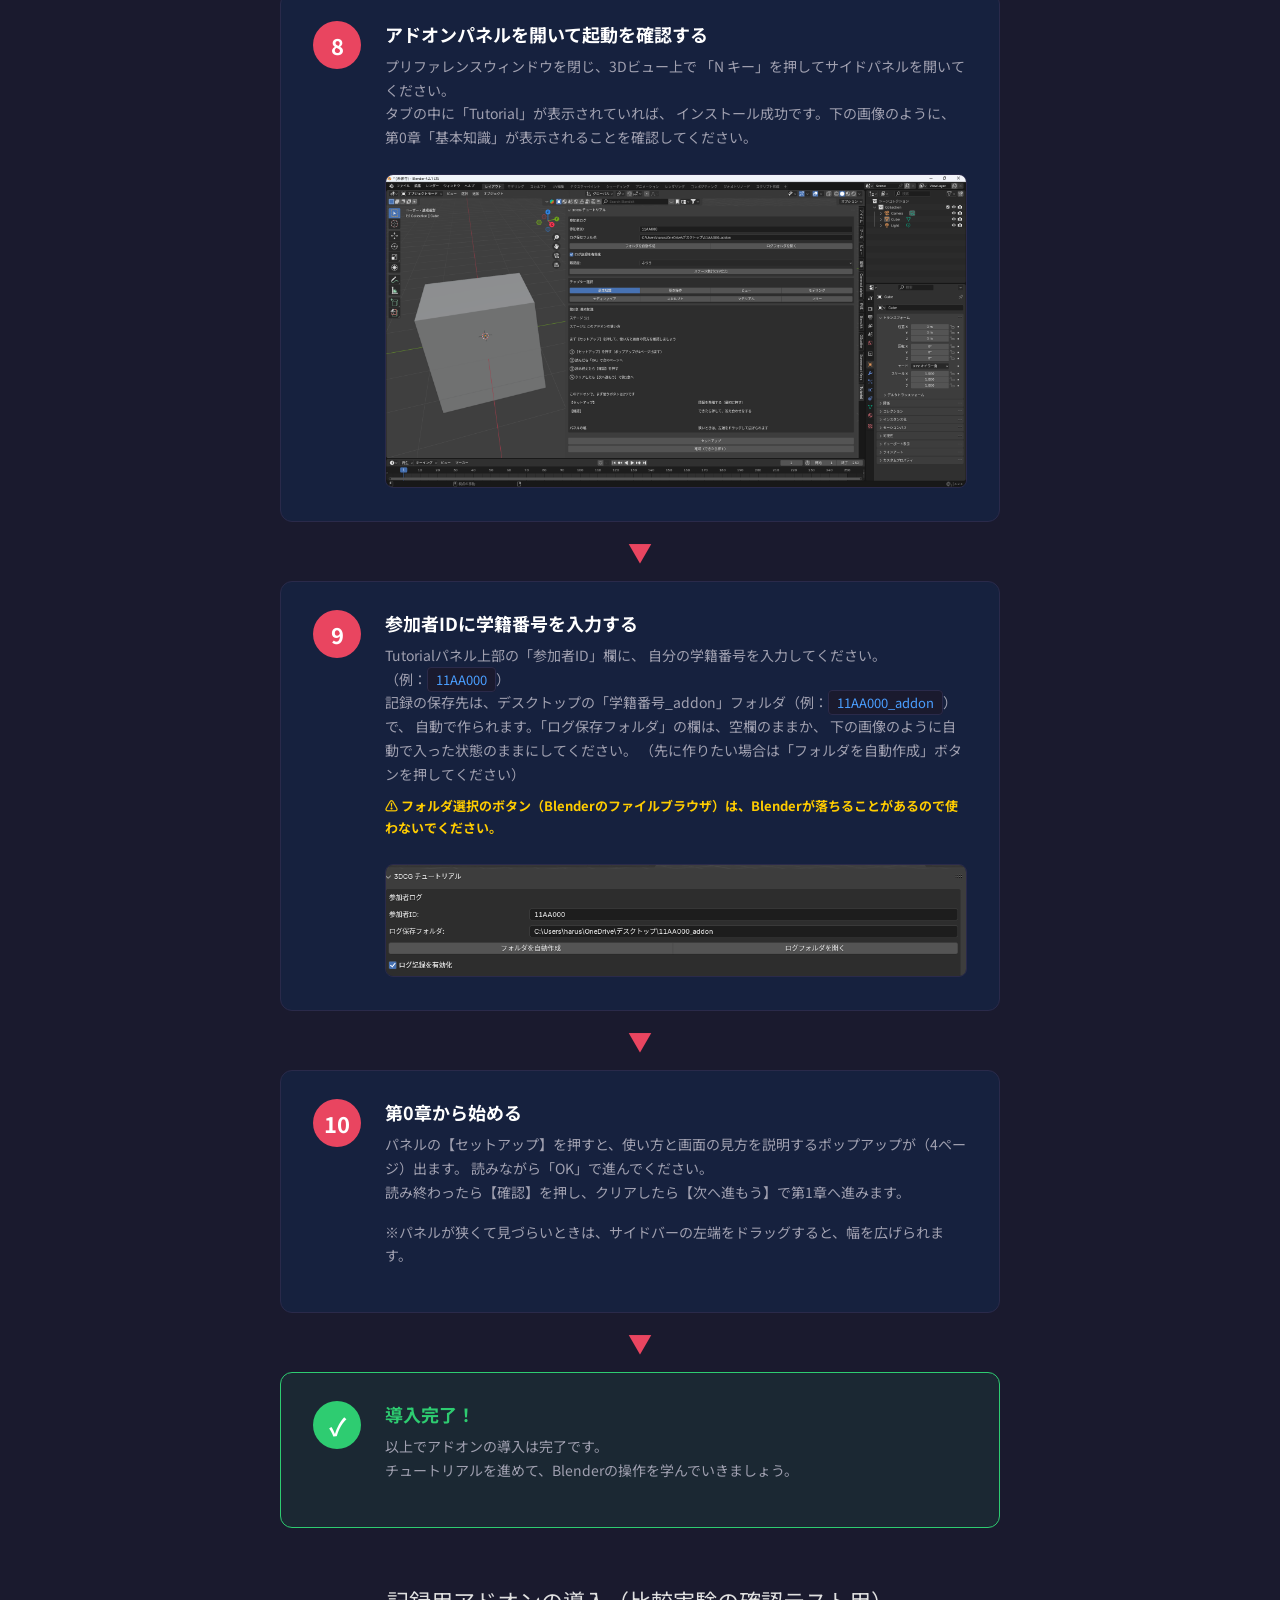
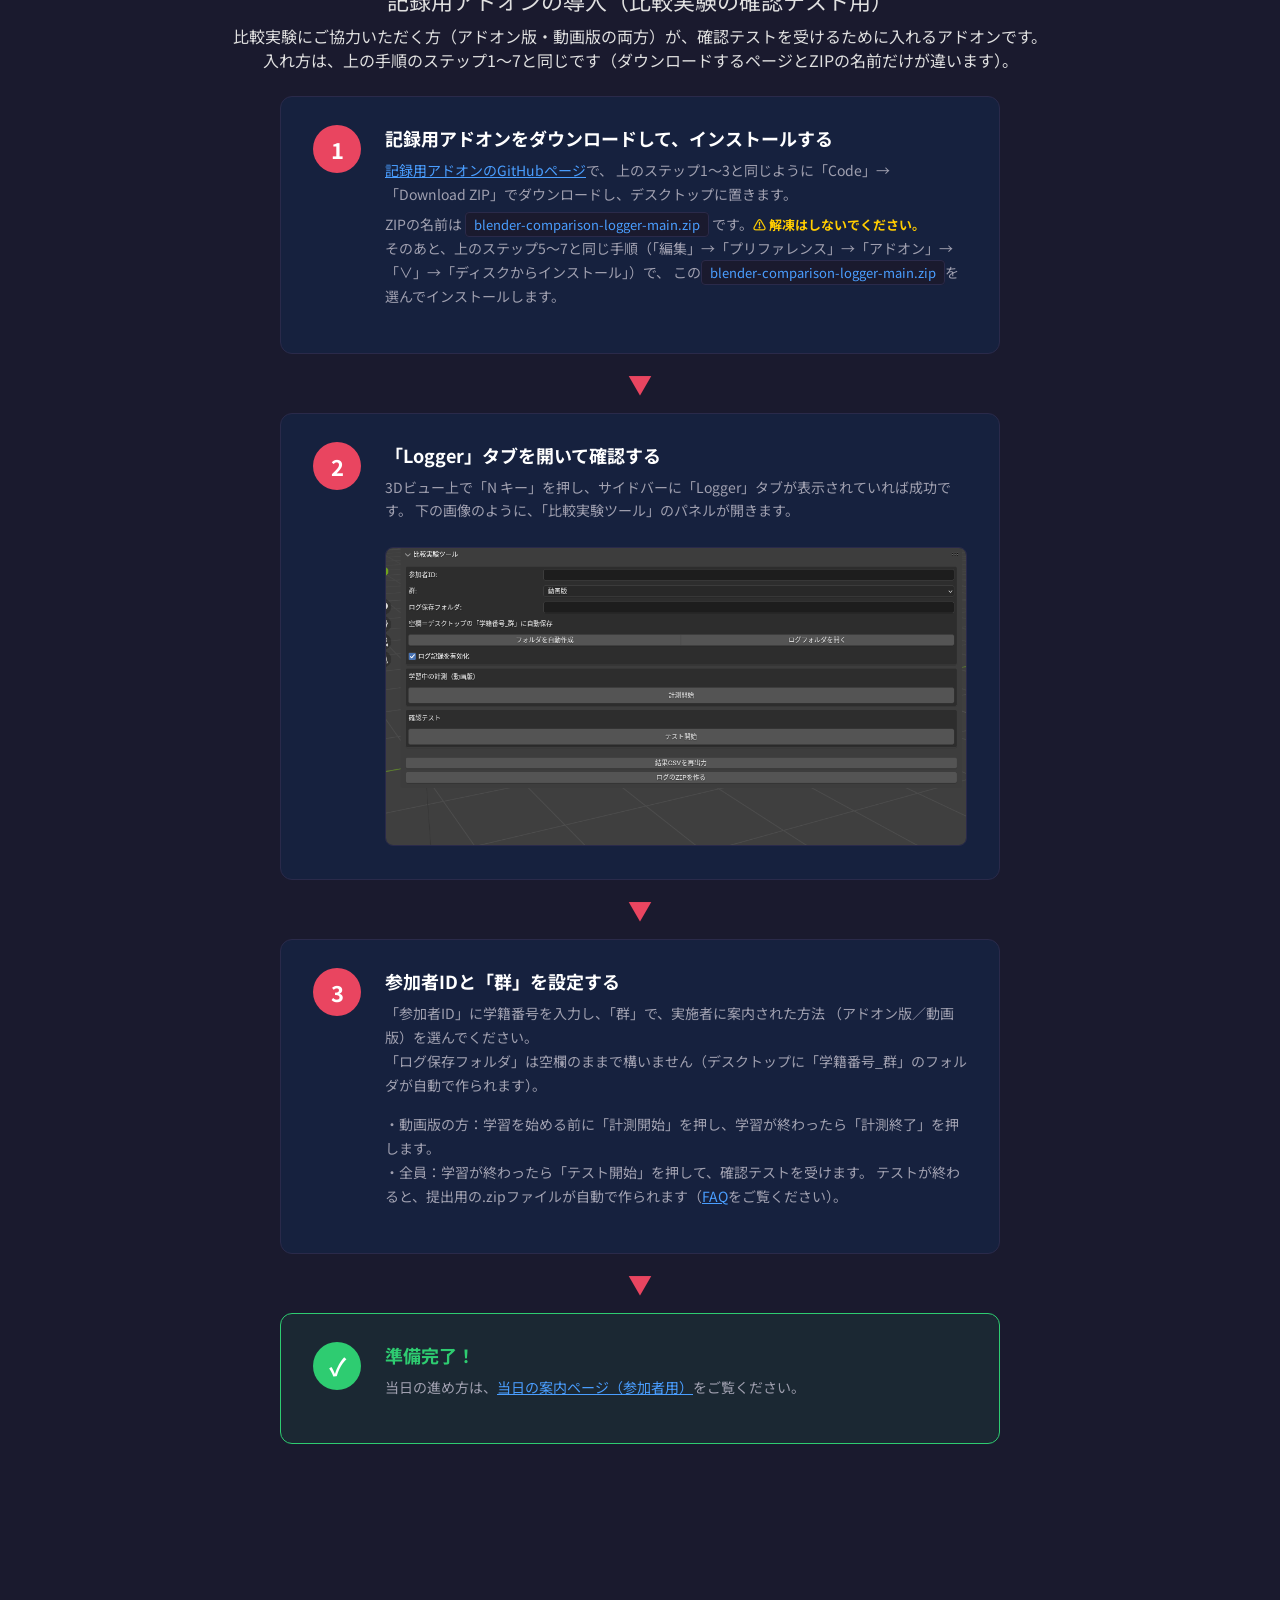
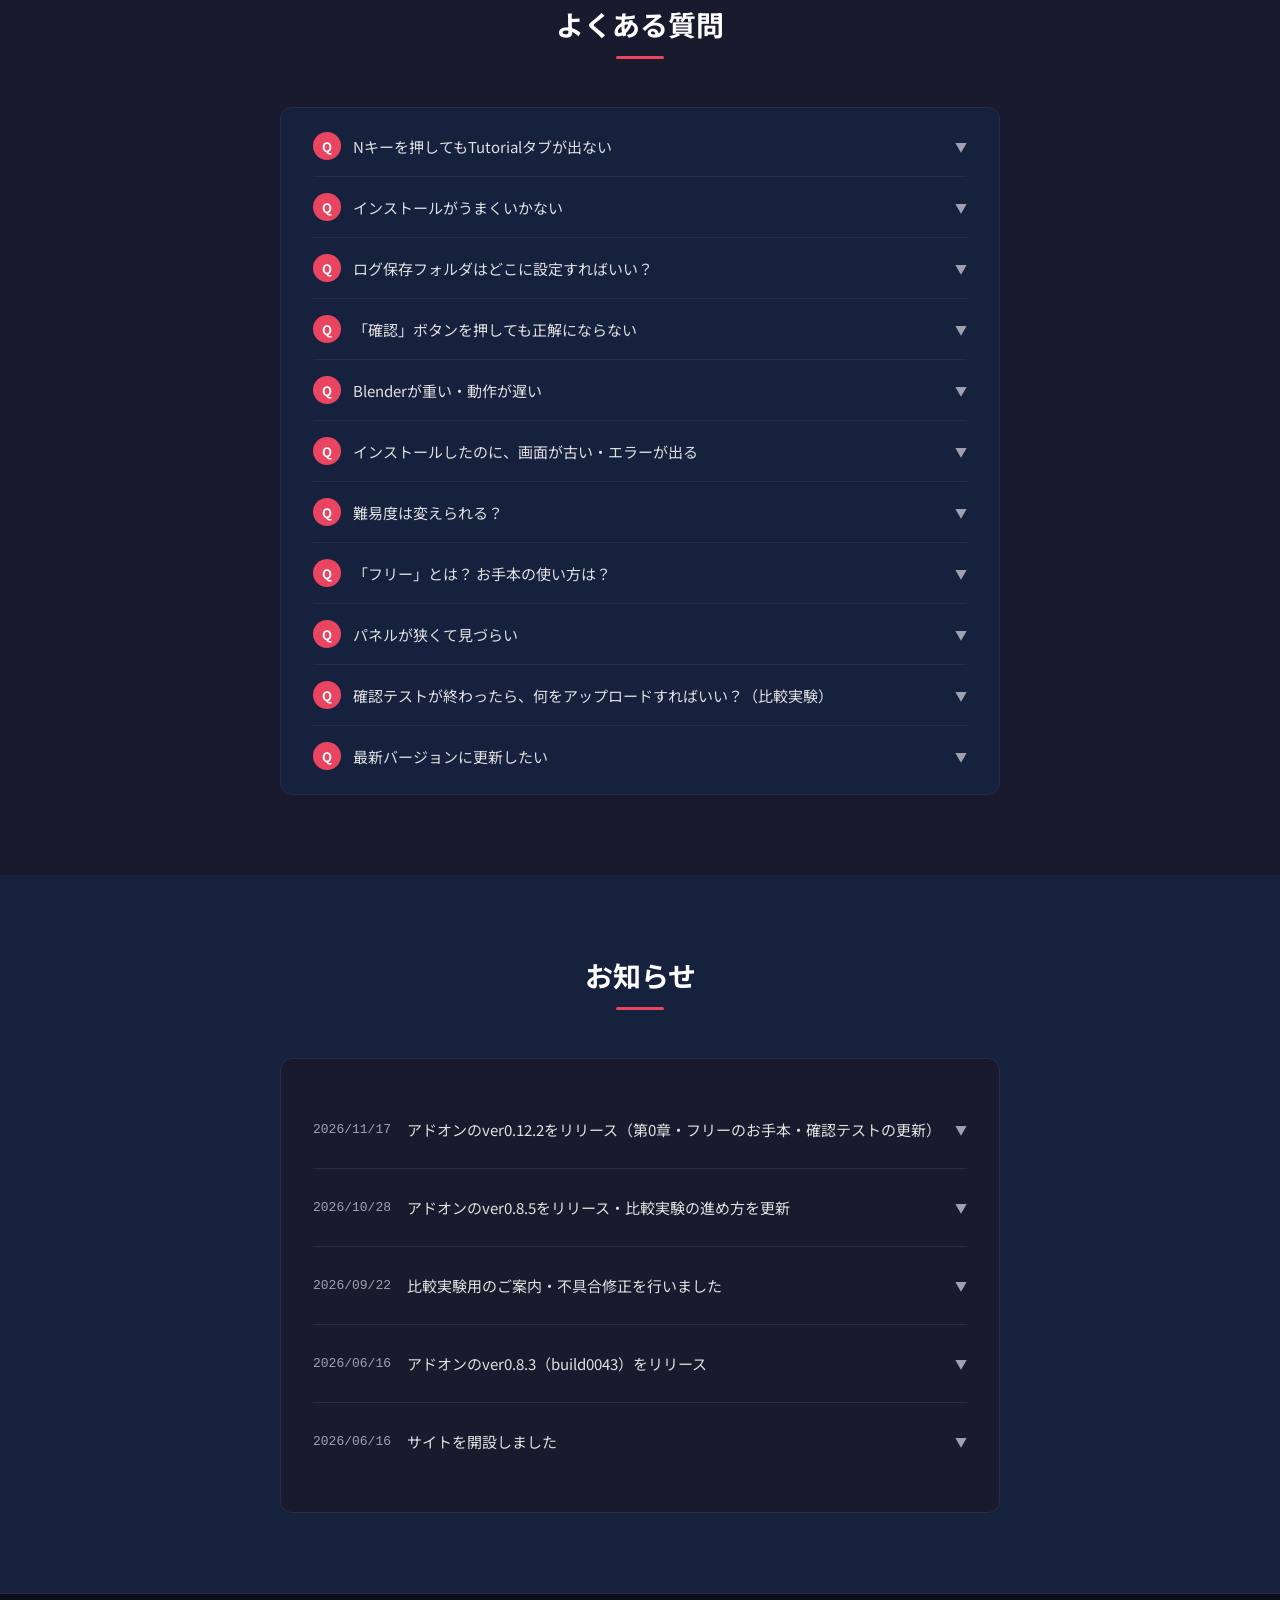
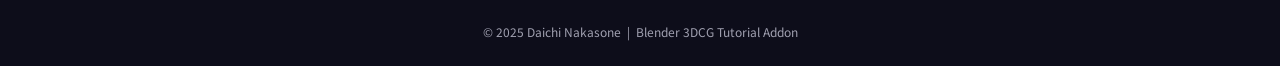
==== commit 58f9925a: "導入手順を最新版に更新：画像の差し替え（step1/2/3/10/11）、対応Blenderバージョン、第0章から始める手順、記録用アドオンの導入手順、FAQの追加・更新 Co-Authored-By" ====
--- a/index.html
+++ b/index.html
@@ -87,6 +87,7 @@
           <div class="card-btn-group">
             <a href="#install" class="card-btn">導入手順を見る</a>
             <a href="https://github.com/nakasone096/blender-comparison-logger" class="card-btn" target="_blank" rel="noopener">記録用アドオンを取得</a>
+            <a href="#install-logger" class="card-btn">記録用の導入手順</a>
           </div>
         </div>
 
@@ -98,6 +99,7 @@
           <div class="card-btn-group">
             <a href="https://www.youtube.com/watch?v=KxAMC-PRBOU&t=93s" class="card-btn card-btn--red" target="_blank" rel="noopener">動画を見る（1:33〜）</a>
             <a href="https://github.com/nakasone096/blender-comparison-logger" class="card-btn" target="_blank" rel="noopener">記録用アドオンを取得</a>
+            <a href="#install-logger" class="card-btn">記録用の導入手順</a>
           </div>
         </div>
 
@@ -114,6 +116,11 @@
     <!-- 導入手順セクション -->
     <section id="install" class="section-install">
       <h2>導入手順</h2>
+      <p class="section-desc">
+        対応バージョン：<strong>Blender 4.2 以上</strong>（4.2 LTS で動作確認）<br>
+        この手順は、<strong>チュートリアルアドオン</strong>の導入です。比較実験の確認テストに使う<strong>記録用アドオン</strong>は、
+        このあとの<a href="#install-logger">「記録用アドオンの導入」</a>をご覧ください。
+      </p>
       <div class="install-flow">
 
         <div class="step">
@@ -124,7 +131,7 @@
               上部の「リンク集」または下のボタンからGitHubページにアクセスしてください。
             </p>
             <a href="https://github.com/nakasone096/purototype_0001" class="step-link-btn" target="_blank" rel="noopener">GitHubを開く →</a>
-            <img src="step1.png" alt="GitHubページの画面" class="step-img">
+            <img src="step1.png?v=2" alt="GitHubページの画面" class="step-img">
           </div>
         </div>
 
@@ -135,10 +142,10 @@
           <div class="step-body">
             <h3>ZIPファイルをダウンロードする</h3>
             <p>
-              ページ右上の緑色の「<strong>Code</strong>」ボタンをクリックし、
+              ページ右側の緑色の「<strong>Code</strong>」ボタンをクリックし、
               メニュー内の「<strong>Download ZIP</strong>」を選択してダウンロードしてください。
             </p>
-            <img src="step2.png" alt="Download ZIPの画面" class="step-img">
+            <img src="step2.png?v=2" alt="Download ZIPの画面" class="step-img">
           </div>
         </div>
 
@@ -149,10 +156,10 @@
           <div class="step-body">
             <h3>ZIPファイルをデスクトップに置く</h3>
             <p>
-              ダウンロードしたZIPファイルをデスクトップに移動してください。<br>
+              ダウンロードしたZIPファイル（<code>purototype_0001-main.zip</code>）をデスクトップに移動してください。<br>
               <span class="step-caution">⚠ このZIPファイルは解凍（展開）しないでください。</span>
             </p>
-            <img src="step3.png" alt="ZIPをデスクトップに置いた状態" class="step-img">
+            <img src="step3.png?v=2" alt="ZIPをデスクトップに置いた状態" class="step-img">
           </div>
         </div>
 
@@ -225,9 +232,9 @@
               プリファレンスウィンドウを閉じ、3Dビュー上で
               「<strong>N キー</strong>」を押してサイドパネルを開いてください。<br>
               タブの中に「<strong>Tutorial</strong>」が表示されていれば、
-              インストール成功です。下の画像のように表示されることを確認してください。
-            </p>
-            <img src="step10.png" alt="Tutorialパネルが表示された画面" class="step-img">
+              インストール成功です。下の画像のように、<strong>第0章「基本知識」</strong>が表示されることを確認してください。
+            </p>
+            <img src="step10.png?v=2" alt="Tutorialパネルが表示された画面" class="step-img">
           </div>
         </div>
 
@@ -240,12 +247,31 @@
             <p>
               Tutorialパネル上部の「<strong>参加者ID</strong>」欄に、
               自分の<strong>学籍番号</strong>を入力してください。<br>
-              （例：<code>23DB999</code>）<br>
-              記録の保存先は、デスクトップに「<strong>学籍番号_addon</strong>」フォルダ（例：<code>23DB999_addon</code>）が
-              <strong>自動で作られます</strong>。「ログ保存フォルダ」の欄は<strong>空欄のまま</strong>で構いません。
-              （先に作りたい場合は「フォルダを自動作成」ボタンを押してください）
-            </p>
-            <img src="step11.png" alt="参加者IDに学籍番号を入力する画面" class="step-img">
+              （例：<code>11AA000</code>）<br>
+              記録の保存先は、デスクトップの「<strong>学籍番号_addon</strong>」フォルダ（例：<code>11AA000_addon</code>）で、
+              <strong>自動で作られます</strong>。「ログ保存フォルダ」の欄は、<strong>空欄のまま</strong>か、
+              下の画像のように<strong>自動で入った状態のまま</strong>にしてください。
+              （先に作りたい場合は「フォルダを自動作成」ボタンを押してください）<br>
+              <span class="step-caution">⚠ フォルダ選択のボタン（Blenderのファイルブラウザ）は、Blenderが落ちることがあるので使わないでください。</span>
+            </p>
+            <img src="step11.png?v=2" alt="参加者IDに学籍番号を入力する画面" class="step-img">
+          </div>
+        </div>
+
+        <div class="step-arrow">▼</div>
+
+        <div class="step">
+          <div class="step-num">10</div>
+          <div class="step-body">
+            <h3>第0章から始める</h3>
+            <p>
+              パネルの<strong>【セットアップ】</strong>を押すと、使い方と画面の見方を説明するポップアップが（4ページ）出ます。
+              読みながら「OK」で進んでください。<br>
+              読み終わったら<strong>【確認】</strong>を押し、クリアしたら<strong>【次へ進もう】</strong>で第1章へ進みます。
+            </p>
+            <p>
+              ※パネルが狭くて見づらいときは、サイドバーの<strong>左端をドラッグ</strong>すると、幅を広げられます。
+            </p>
           </div>
         </div>
 
@@ -257,7 +283,76 @@
             <h3>導入完了！</h3>
             <p>
               以上でアドオンの導入は完了です。<br>
-              チュートリアルを開始して、Blenderの操作を学んでいきましょう。
+              チュートリアルを進めて、Blenderの操作を学んでいきましょう。
+            </p>
+          </div>
+        </div>
+
+      </div>
+
+      <!-- 記録用アドオンの導入 -->
+      <h3 class="install-sub" id="install-logger">記録用アドオンの導入（比較実験の確認テスト用）</h3>
+      <p class="install-sub-desc">
+        比較実験にご協力いただく方（アドオン版・動画版の両方）が、確認テストを受けるために入れるアドオンです。<br>
+        入れ方は、上の手順の<strong>ステップ1〜7と同じ</strong>です（ダウンロードするページとZIPの名前だけが違います）。
+      </p>
+      <div class="install-flow">
+
+        <div class="step">
+          <div class="step-num">1</div>
+          <div class="step-body">
+            <h3>記録用アドオンをダウンロードして、インストールする</h3>
+            <p>
+              <a href="https://github.com/nakasone096/blender-comparison-logger" target="_blank" rel="noopener">記録用アドオンのGitHubページ</a>で、
+              上のステップ1〜3と同じように「<strong>Code</strong>」→「<strong>Download ZIP</strong>」でダウンロードし、デスクトップに置きます。<br>
+              ZIPの名前は <code>blender-comparison-logger-main.zip</code> です。<span class="step-caution">⚠ 解凍はしないでください。</span><br>
+              そのあと、上のステップ5〜7と同じ手順（「編集」→「プリファレンス」→「アドオン」→「∨」→「ディスクからインストール」）で、
+              この<code>blender-comparison-logger-main.zip</code>を選んでインストールします。
+            </p>
+          </div>
+        </div>
+
+        <div class="step-arrow">▼</div>
+
+        <div class="step">
+          <div class="step-num">2</div>
+          <div class="step-body">
+            <h3>「Logger」タブを開いて確認する</h3>
+            <p>
+              3Dビュー上で「<strong>N キー</strong>」を押し、サイドバーに「<strong>Logger</strong>」タブが表示されていれば成功です。
+              下の画像のように、「<strong>比較実験ツール</strong>」のパネルが開きます。
+            </p>
+            <img src="step-logger.png?v=2" alt="比較実験ツール（Loggerパネル）の画面" class="step-img">
+          </div>
+        </div>
+
+        <div class="step-arrow">▼</div>
+
+        <div class="step">
+          <div class="step-num">3</div>
+          <div class="step-body">
+            <h3>参加者IDと「群」を設定する</h3>
+            <p>
+              「<strong>参加者ID</strong>」に学籍番号を入力し、「<strong>群</strong>」で、<strong>実施者に案内された方法</strong>
+              （<strong>アドオン版</strong>／<strong>動画版</strong>）を選んでください。<br>
+              「ログ保存フォルダ」は<strong>空欄のまま</strong>で構いません（デスクトップに「学籍番号_群」のフォルダが自動で作られます）。
+            </p>
+            <p>
+              ・<strong>動画版</strong>の方：学習を始める前に「<strong>計測開始</strong>」を押し、学習が終わったら「<strong>計測終了</strong>」を押します。<br>
+              ・<strong>全員</strong>：学習が終わったら「<strong>テスト開始</strong>」を押して、確認テストを受けます。
+              テストが終わると、提出用の<strong>.zipファイル</strong>が自動で作られます（<a href="#faq">FAQ</a>をご覧ください）。
+            </p>
+          </div>
+        </div>
+
+        <div class="step-arrow">▼</div>
+
+        <div class="step step--complete">
+          <div class="step-num step-num--complete">✓</div>
+          <div class="step-body">
+            <h3>準備完了！</h3>
+            <p>
+              当日の進め方は、<a href="experiment.html">当日の案内ページ（参加者用）</a>をご覧ください。
             </p>
           </div>
         </div>
@@ -316,8 +411,8 @@
           </button>
           <div class="faq-body">
             <p>操作が完了していない可能性があります。<br>
-            パネル内のヒントをよく読んで、手順通りに操作してから再度「確認」ボタンを押してみてください。<br>
-            失敗するたびにヒントが追加表示されます。</p>
+            パネル内の説明とヒントをよく読んで、手順どおりに操作してから、もう一度<strong>【確認】</strong>を押してみてください。<br>
+            失敗するたびにヒントが追加表示されます。難易度が「ふつう」のときは、<strong>【手順を見る】</strong>を押すと手順が表示されます。</p>
           </div>
         </div>
 
@@ -334,6 +429,76 @@
               <li>サブディビジョンサーフェスのレベル数を下げる（1〜2推奨）</li>
               <li>他のアプリを閉じてBlenderに集中させる</li>
             </ul>
+          </div>
+        </div>
+
+        <div class="faq-item">
+          <button class="faq-header" onclick="toggleFaq(this)">
+            <span class="faq-q">Q</span>
+            <span class="faq-title">インストールしたのに、画面が古い・エラーが出る</span>
+            <span class="faq-arrow">▼</span>
+          </button>
+          <div class="faq-body">
+            <p>アドオンを入れ直したあとは、<strong>Blenderを完全に終了して、起動し直してください。</strong><br>
+            起動したままだと、古い部分と新しい部分が混ざって、エラーが出ることがあります。</p>
+          </div>
+        </div>
+
+        <div class="faq-item">
+          <button class="faq-header" onclick="toggleFaq(this)">
+            <span class="faq-q">Q</span>
+            <span class="faq-title">難易度は変えられる？</span>
+            <span class="faq-arrow">▼</span>
+          </button>
+          <div class="faq-body">
+            <p>パネル上部の「難易度」で、<strong>かんたん／ふつう／むずかしい</strong>を選べます。学習の途中でも変えられます。</p>
+            <ul>
+              <li><strong>かんたん</strong>：手順がすべて表示されます</li>
+              <li><strong>ふつう</strong>：機能の説明とショートカットが表示されます。手順は<strong>【手順を見る】</strong>で確認できます</li>
+              <li><strong>むずかしい</strong>：機能の説明だけが表示されます</li>
+            </ul>
+          </div>
+        </div>
+
+        <div class="faq-item">
+          <button class="faq-header" onclick="toggleFaq(this)">
+            <span class="faq-q">Q</span>
+            <span class="faq-title">「フリー」とは？ お手本の使い方は？</span>
+            <span class="faq-arrow">▼</span>
+          </button>
+          <div class="faq-body">
+            <p>チャプター選択の右下にある<strong>【フリー】</strong>は、判定のない自由な練習の場です。</p>
+            <ul>
+              <li>【フリー】を押しても、シーンはそのままです。<strong>【セットアップ】</strong>を押すと、何もない空のシーンになります</li>
+              <li>「お手本」の枠にある<strong>【ミニチュアハウス】</strong><strong>【三角コーン】</strong>を押すと、お手本が、となりに出ます。見るだけで、動かせません。作り方は自由で、正解や判定はありません</li>
+              <li>お手本は<strong>【お手本を消す】</strong>で消せます（自分で作ったものは消えません）</li>
+              <li>元のステージに戻るときは、章のボタンを押して、【セットアップ】を押します</li>
+            </ul>
+          </div>
+        </div>
+
+        <div class="faq-item">
+          <button class="faq-header" onclick="toggleFaq(this)">
+            <span class="faq-q">Q</span>
+            <span class="faq-title">パネルが狭くて見づらい</span>
+            <span class="faq-arrow">▼</span>
+          </button>
+          <div class="faq-body">
+            <p>サイドバー（パネルが出ている領域）の<strong>左端をドラッグ</strong>すると、幅を広げられます。</p>
+          </div>
+        </div>
+
+        <div class="faq-item">
+          <button class="faq-header" onclick="toggleFaq(this)">
+            <span class="faq-q">Q</span>
+            <span class="faq-title">確認テストが終わったら、何をアップロードすればいい？（比較実験）</span>
+            <span class="faq-arrow">▼</span>
+          </button>
+          <div class="faq-body">
+            <p>テストが終わると、ログ保存フォルダと同じ場所（初期設定ではデスクトップ）に、
+            <strong>「学籍番号_addon.zip」</strong>（動画版は「学籍番号_video.zip」）が<strong>自動で作られます</strong>。<br>
+            アンケートの最後の質問には、<strong>フォルダではなく、この「.zip」のファイル</strong>をアップロードしてください。</p>
+            <p>見つからないときは、Loggerパネルの<strong>「ログのZIPを作る」</strong>を押すと、作り直せます。</p>
           </div>
         </div>
 
@@ -351,7 +516,7 @@
               <li>Blenderの「編集」→「プリファレンス」→「アドオン」にある古い「3DCG Tutorial Simulator」（削除ボタン）</li>
             </ul>
             <p>※デスクトップの「学籍番号_addon」フォルダには記録データが入っているので、<strong>削除しないでください</strong>。</p>
-            <p>削除後、<a href="#install">導入手順</a>の最初から進めてください。</p>
+            <p>削除後、<a href="#install">導入手順</a>の最初から進めてください。<strong>入れ直したら、Blenderを完全に終了して、起動し直してください。</strong></p>
           </div>
         </div>
 
--- a/css/style.css
+++ b/css/style.css
@@ -872,3 +872,16 @@
 @media (max-width: 600px) {
   .ref-row { flex-direction: column; }
 }
+
+
+/* 導入手順の小見出し（記録用アドオンの導入など） */
+.install-sub {
+  text-align: center;
+  margin: 56px 0 8px;
+  font-size: 22px;
+}
+.install-sub-desc {
+  text-align: center;
+  margin-bottom: 24px;
+  color: var(--color-text-sub, inherit);
+}
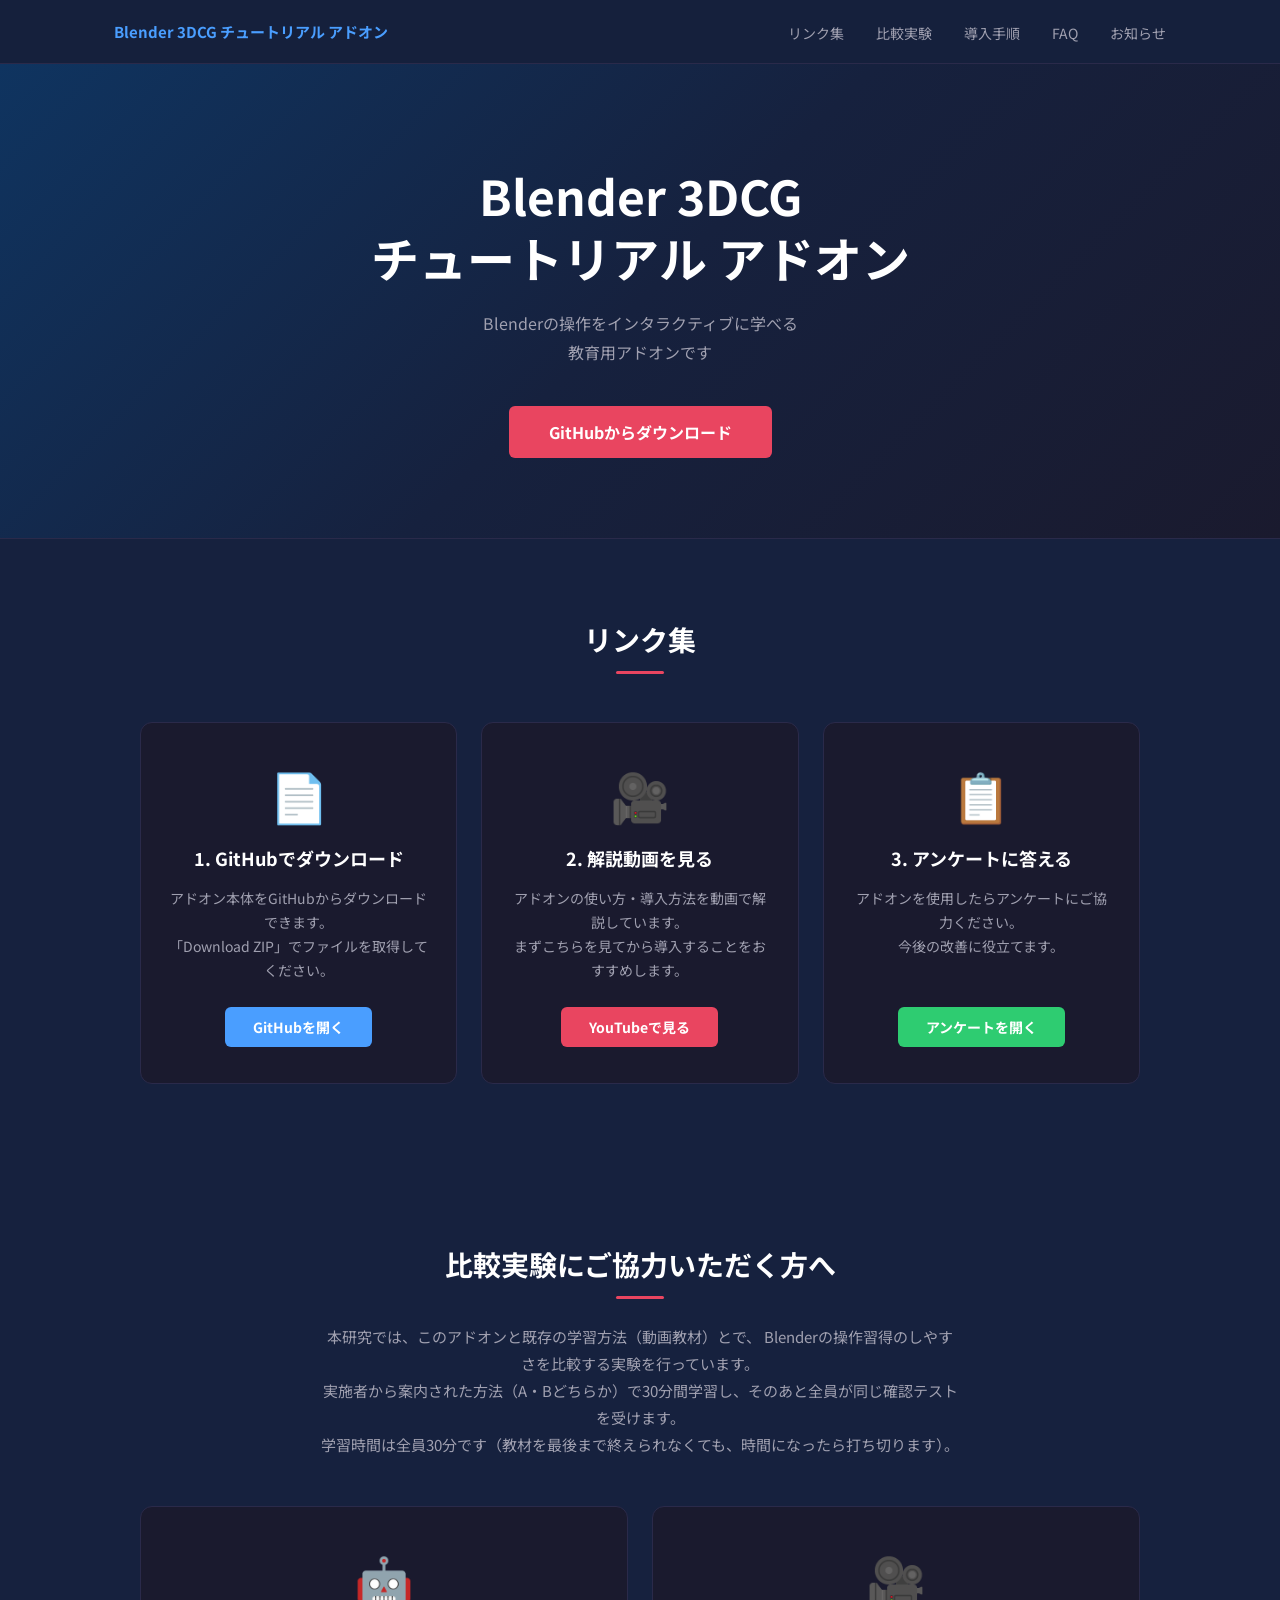
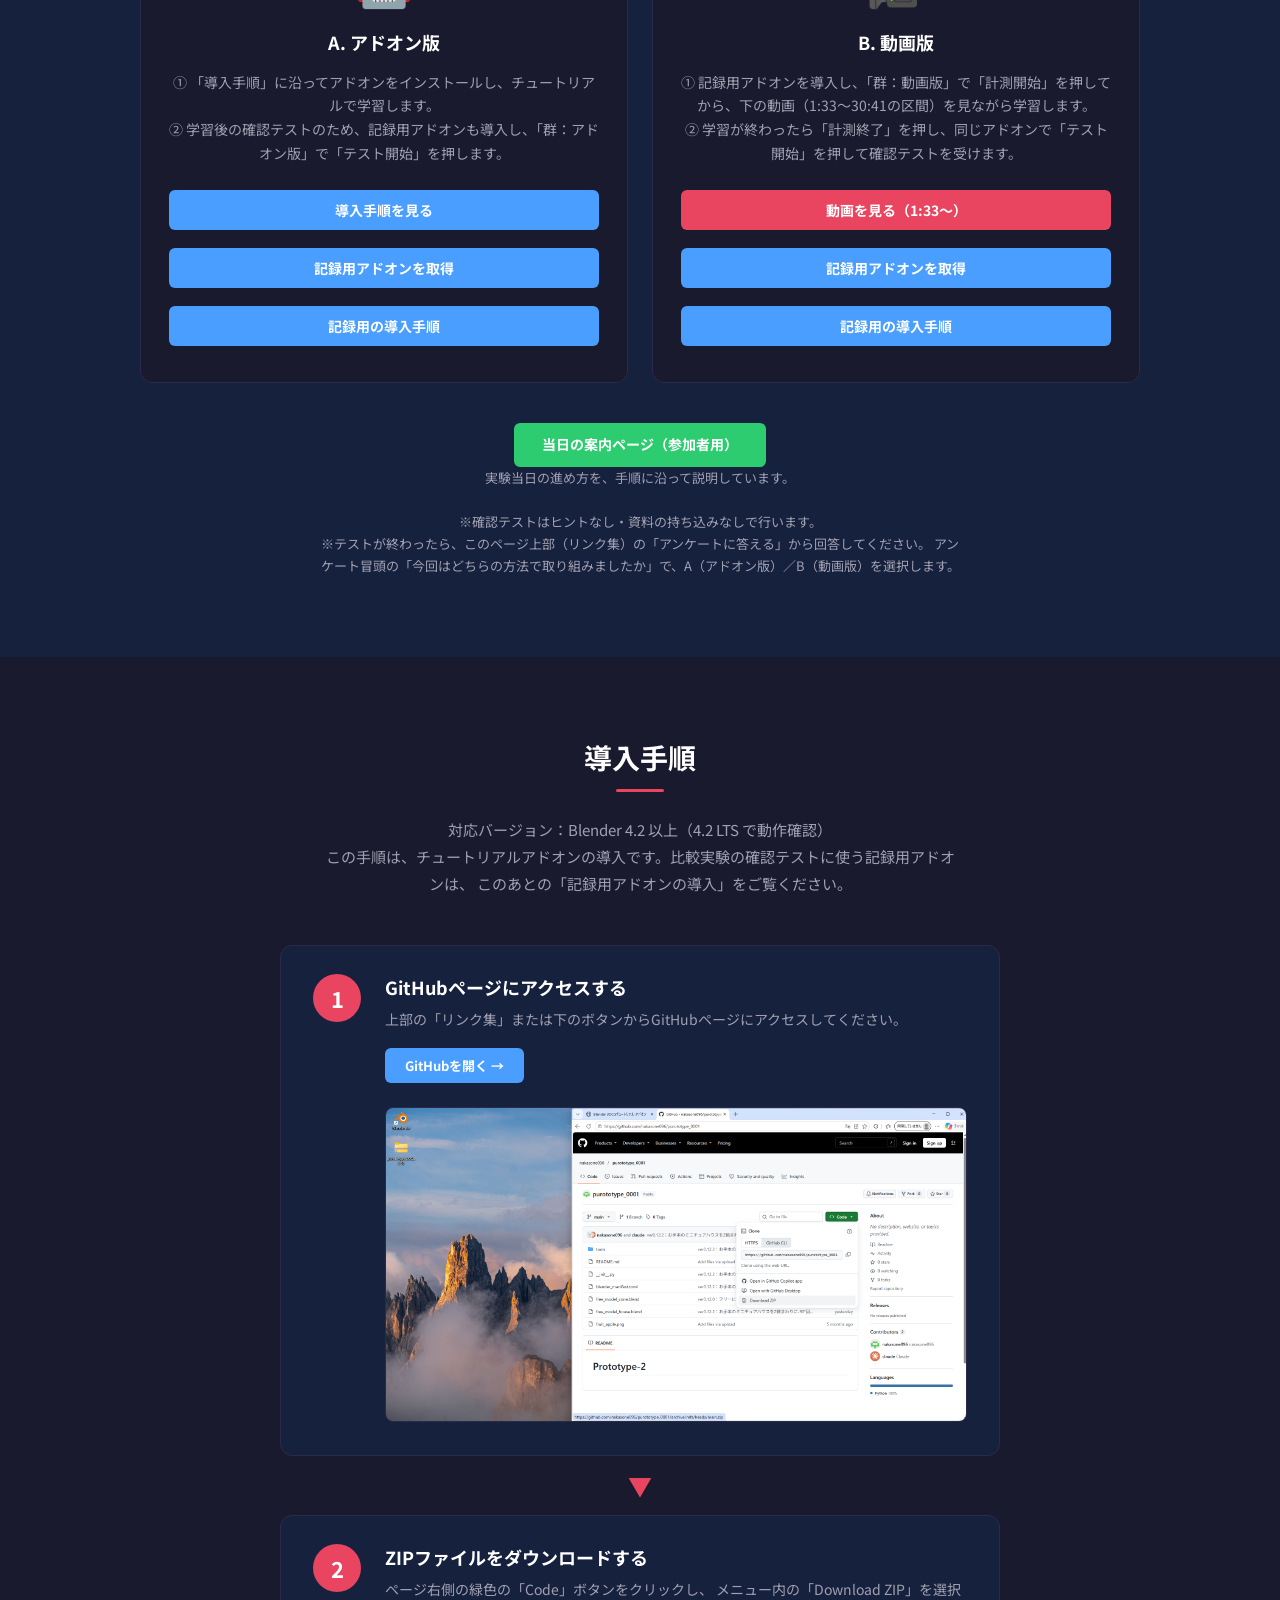
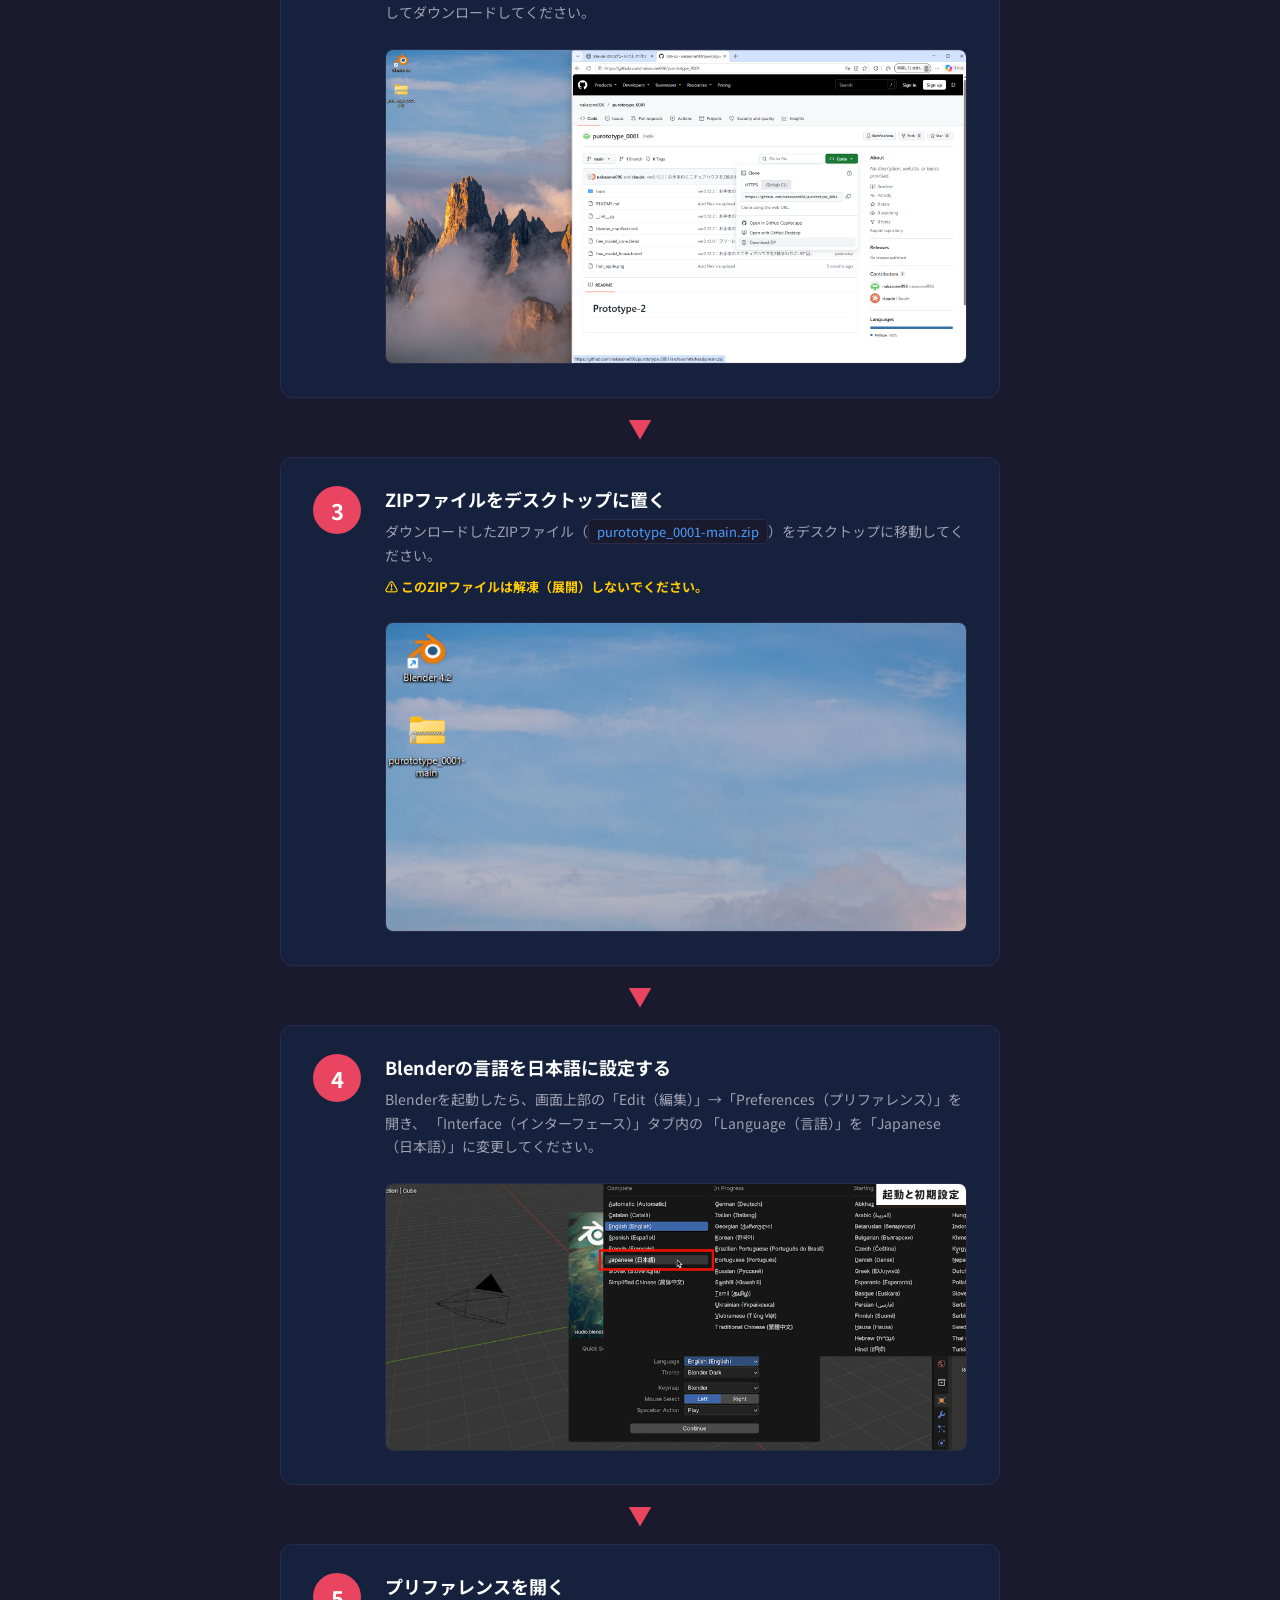
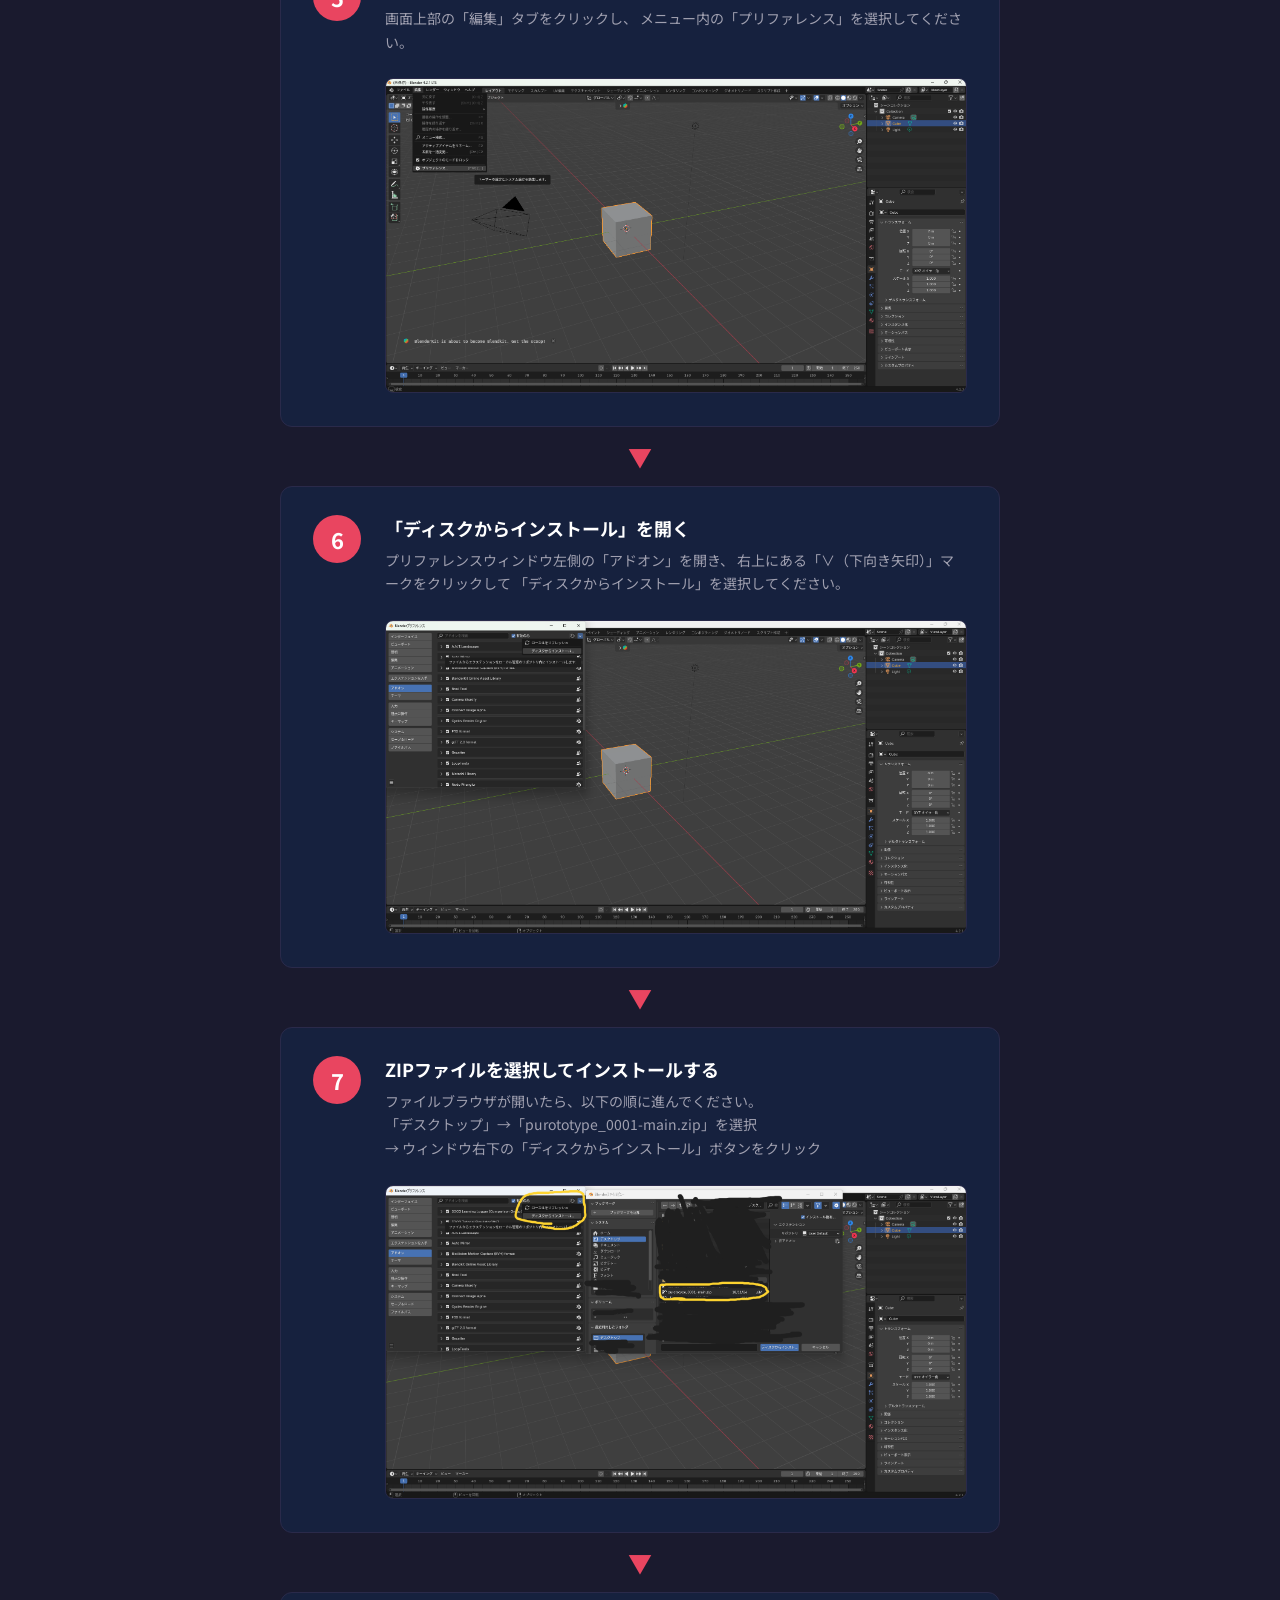
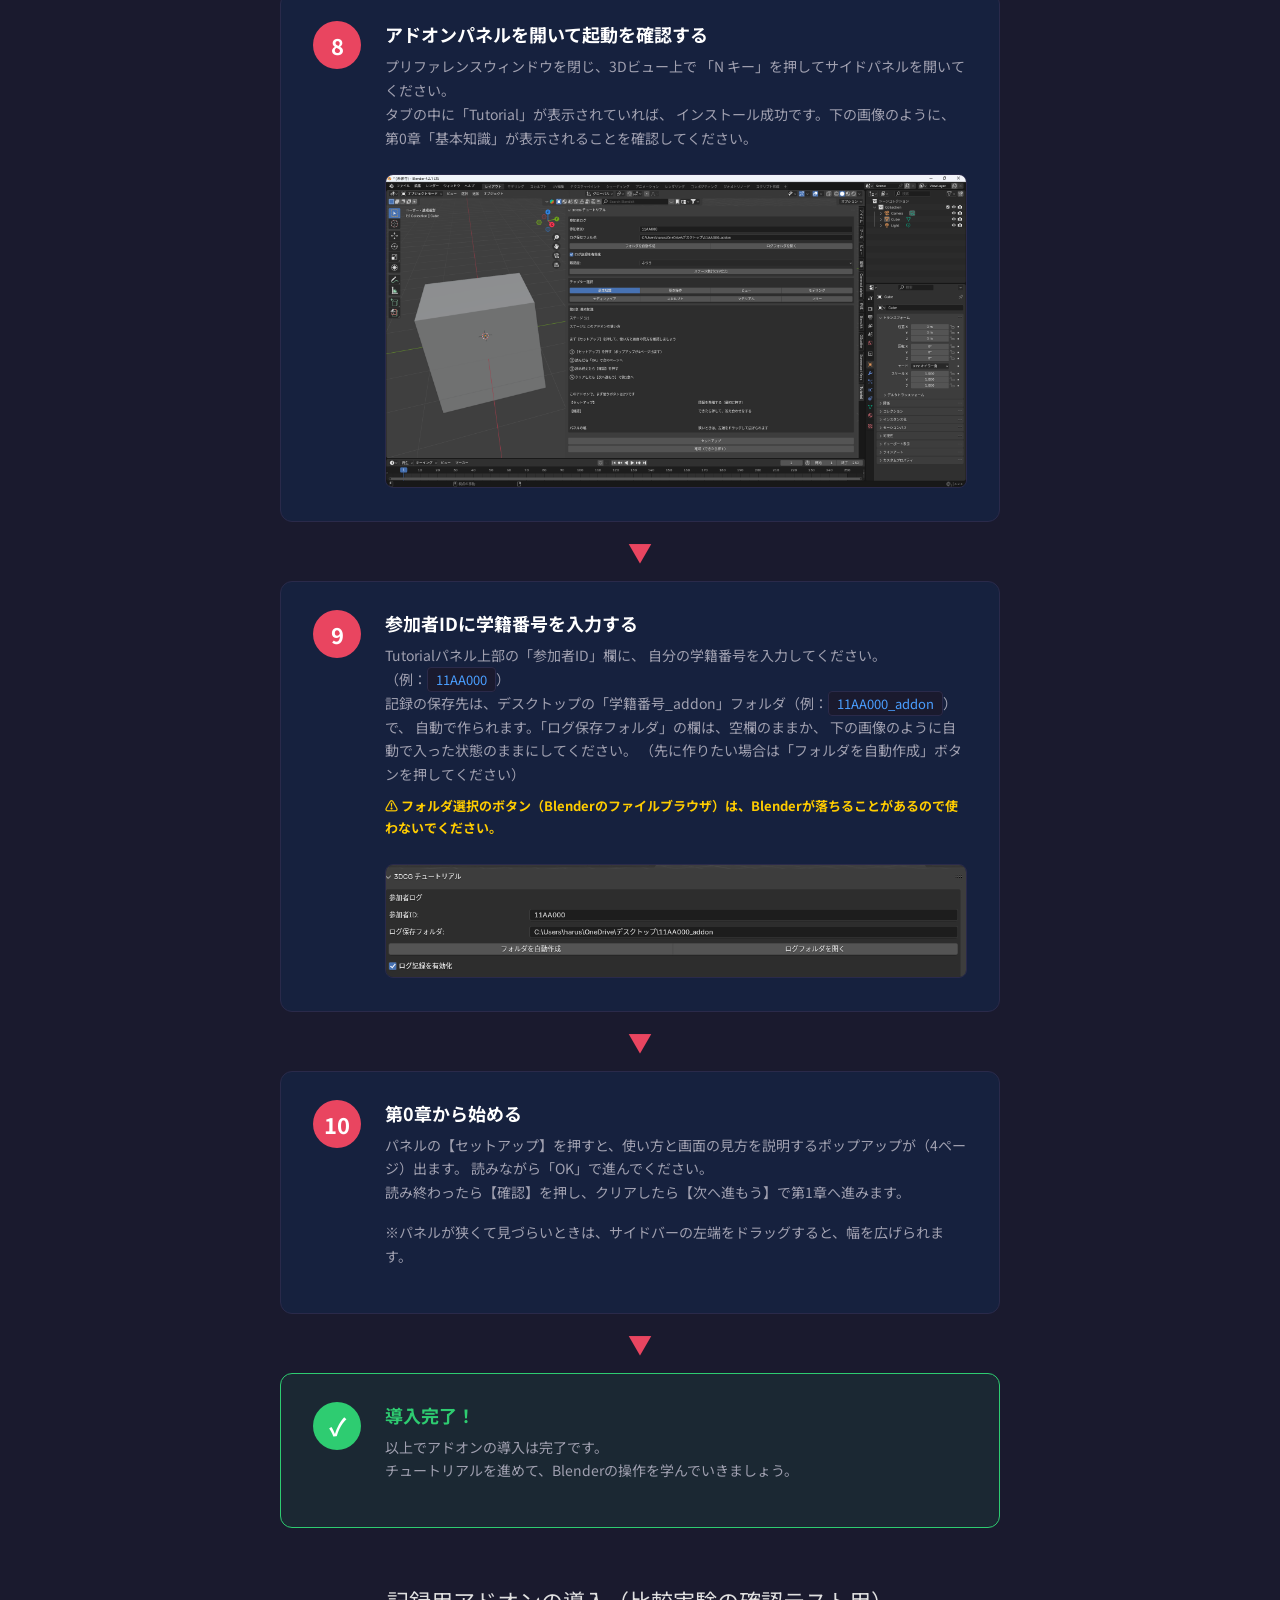
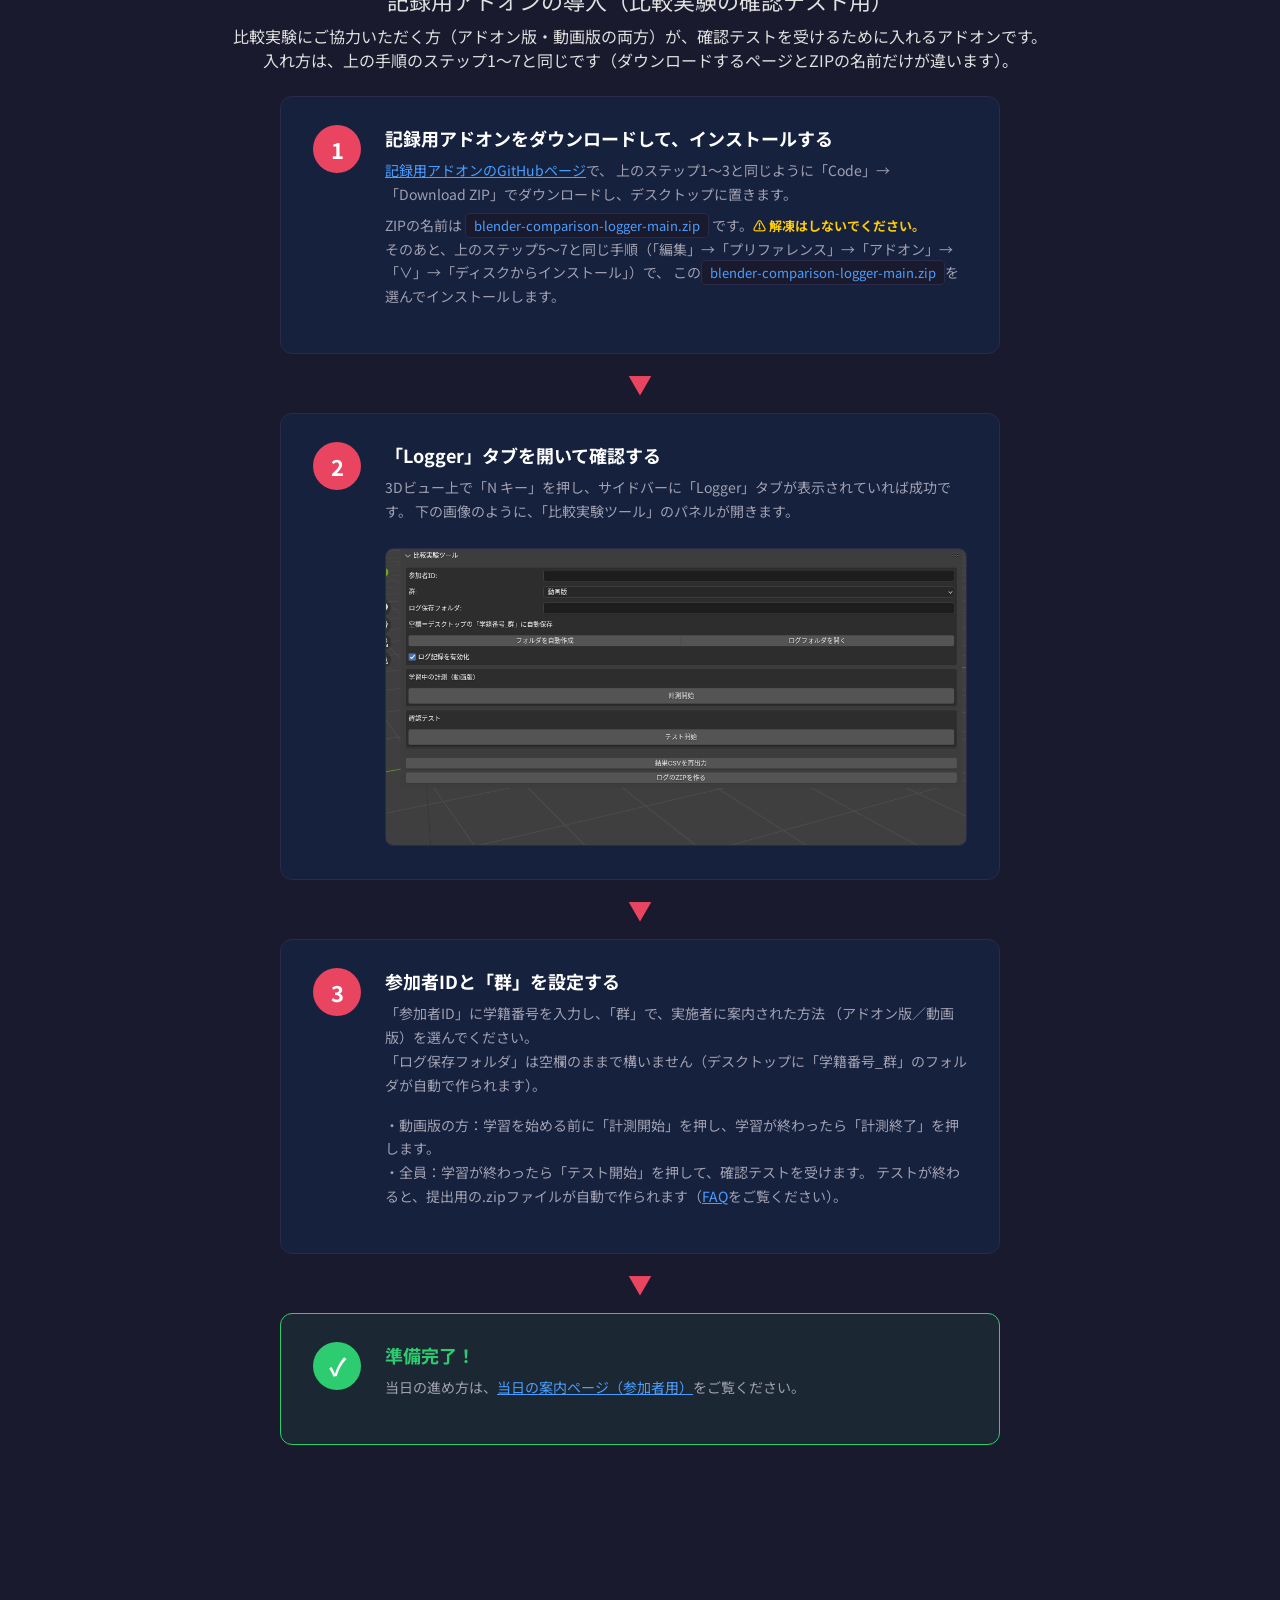
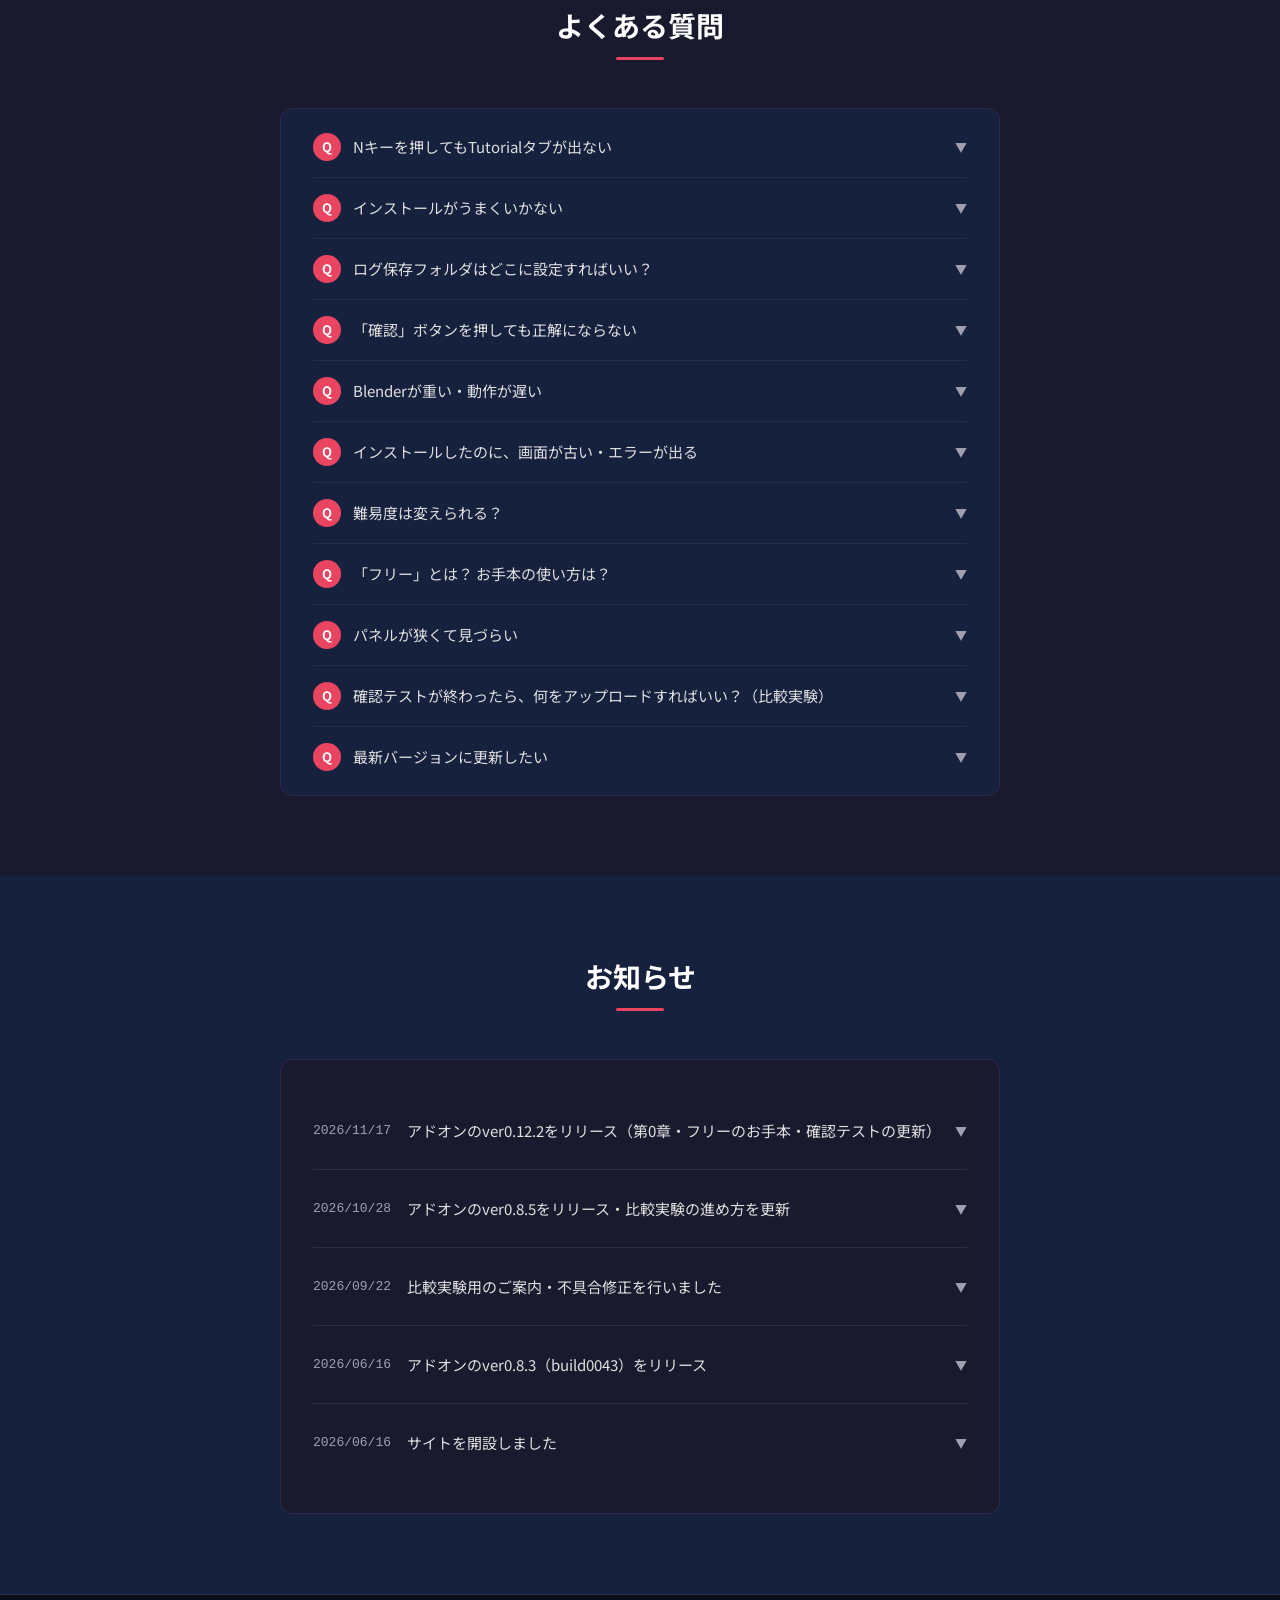
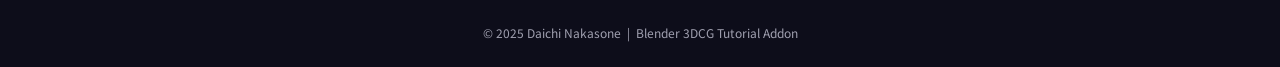
==== commit c0009054: "導入手順：step9の画像を差し替え（個人名を隠した撮り直し版）、ステップ7のボタン位置の記述を修正（右上→右下） Co-Authored-By: Claude Sonnet 5.5 <noreply" ====
--- a/index.html
+++ b/index.html
@@ -5,7 +5,7 @@
   <meta name="viewport" content="width=device-width, initial-scale=1.0">
   <title>Blender 3DCGチュートリアル アドオン</title>
   <link rel="stylesheet" href="css/reset.css">
-  <link rel="stylesheet" href="css/style.css">
+  <link rel="stylesheet" href="css/style.css?v=3">
   <link rel="preconnect" href="https://fonts.googleapis.com">
   <link rel="preconnect" href="https://fonts.gstatic.com" crossorigin>
   <link href="https://fonts.googleapis.com/css2?family=Noto+Sans+JP:wght@300;400;700&display=swap" rel="stylesheet">
@@ -216,9 +216,9 @@
             <p>
               ファイルブラウザが開いたら、以下の順に進んでください。<br>
               「<strong>デスクトップ</strong>」→「<strong>purototype_0001-main.zip</strong>」を選択<br>
-              → 右上の「<strong>ディスクからインストール</strong>」ボタンをクリック
-            </p>
-            <img src="step9.png" alt="ZIPファイルを選択する画面" class="step-img">
+              → ウィンドウ右下の「<strong>ディスクからインストール</strong>」ボタンをクリック
+            </p>
+            <img src="step9.png?v=2" alt="ZIPファイルを選択する画面" class="step-img">
           </div>
         </div>
 
